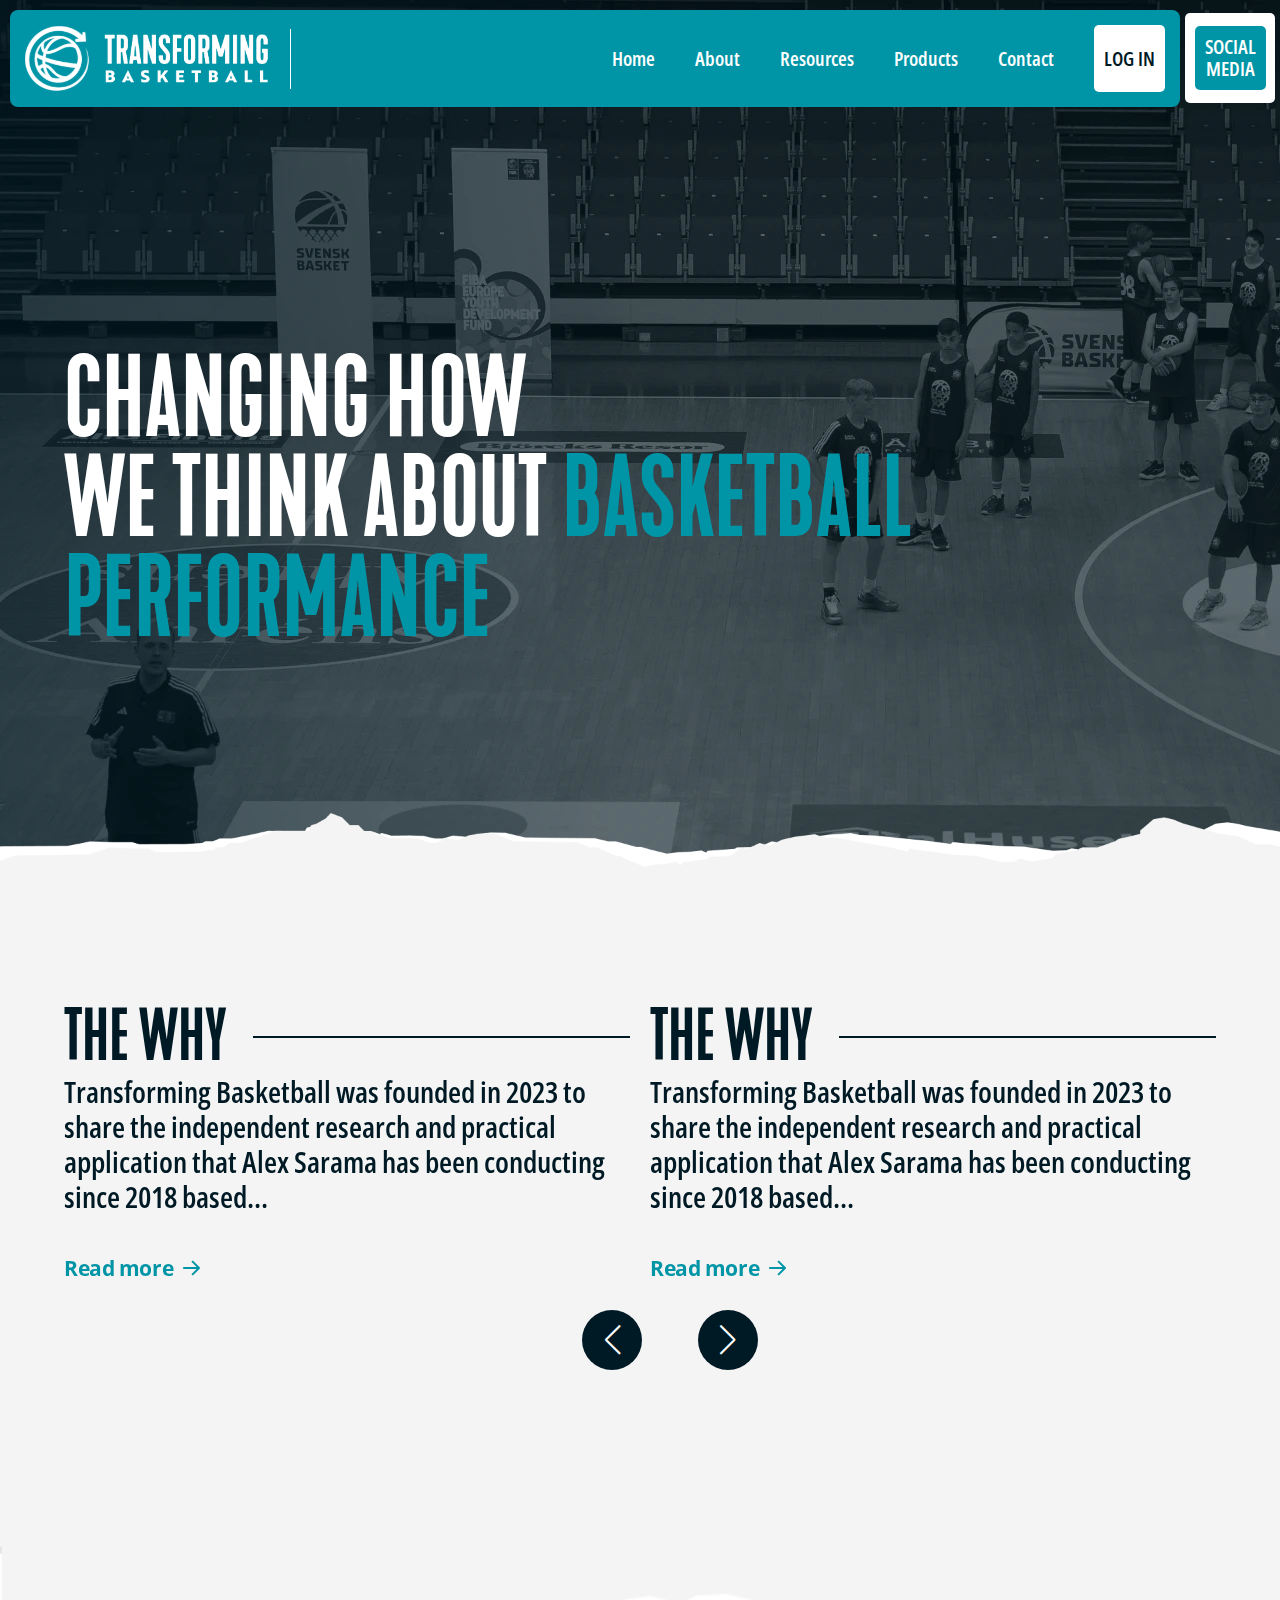
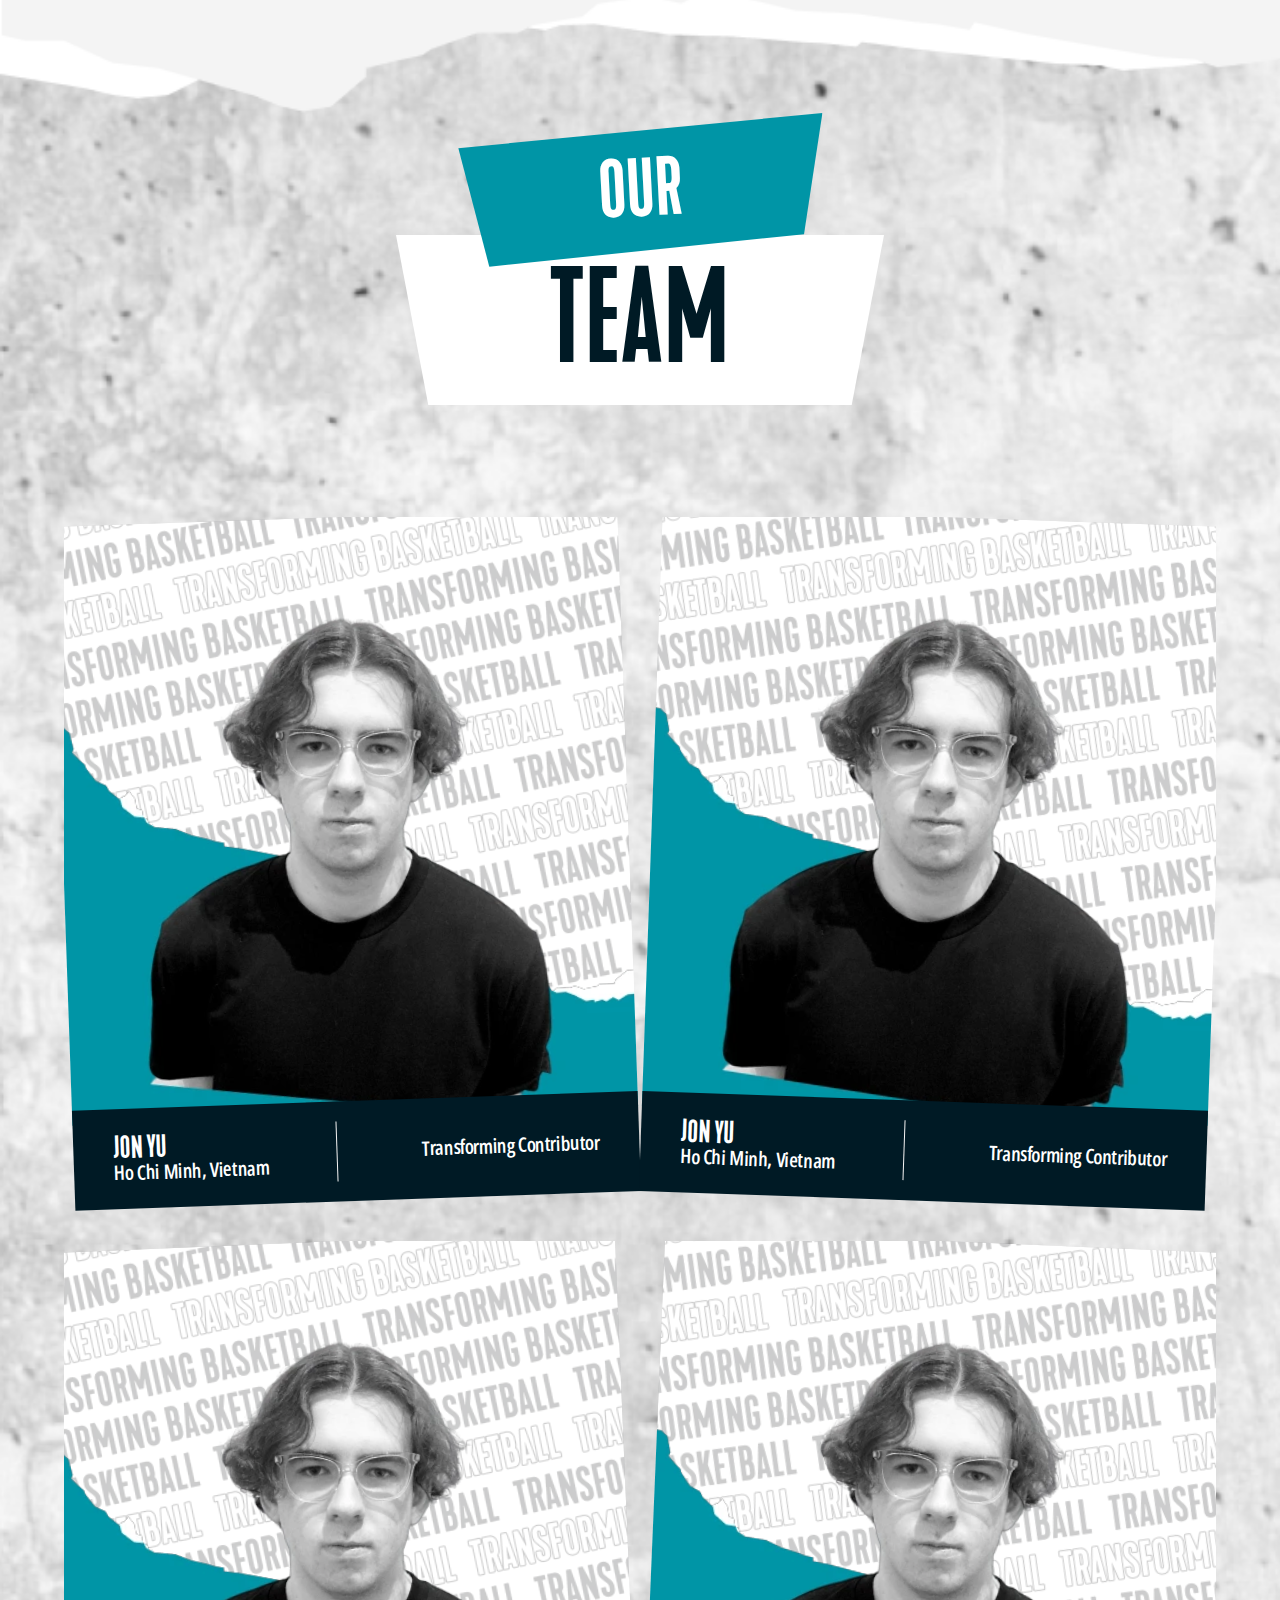
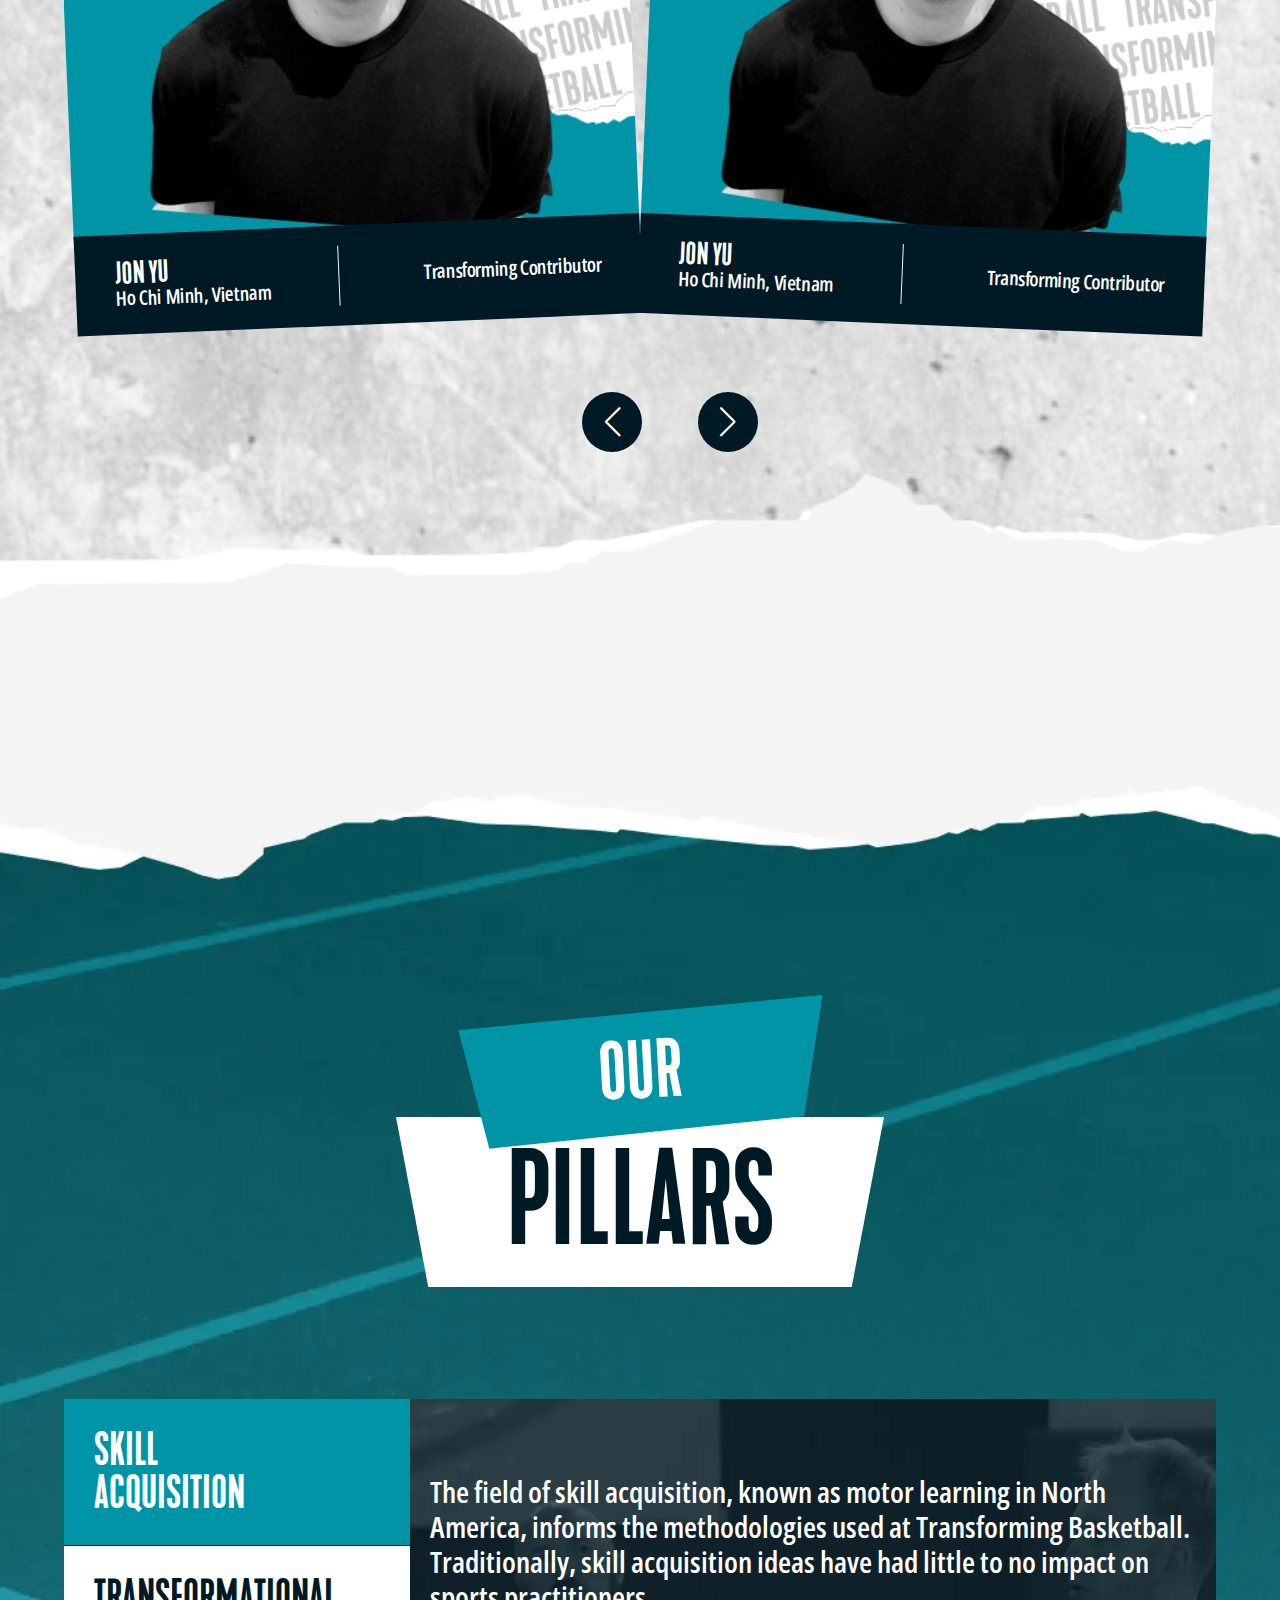
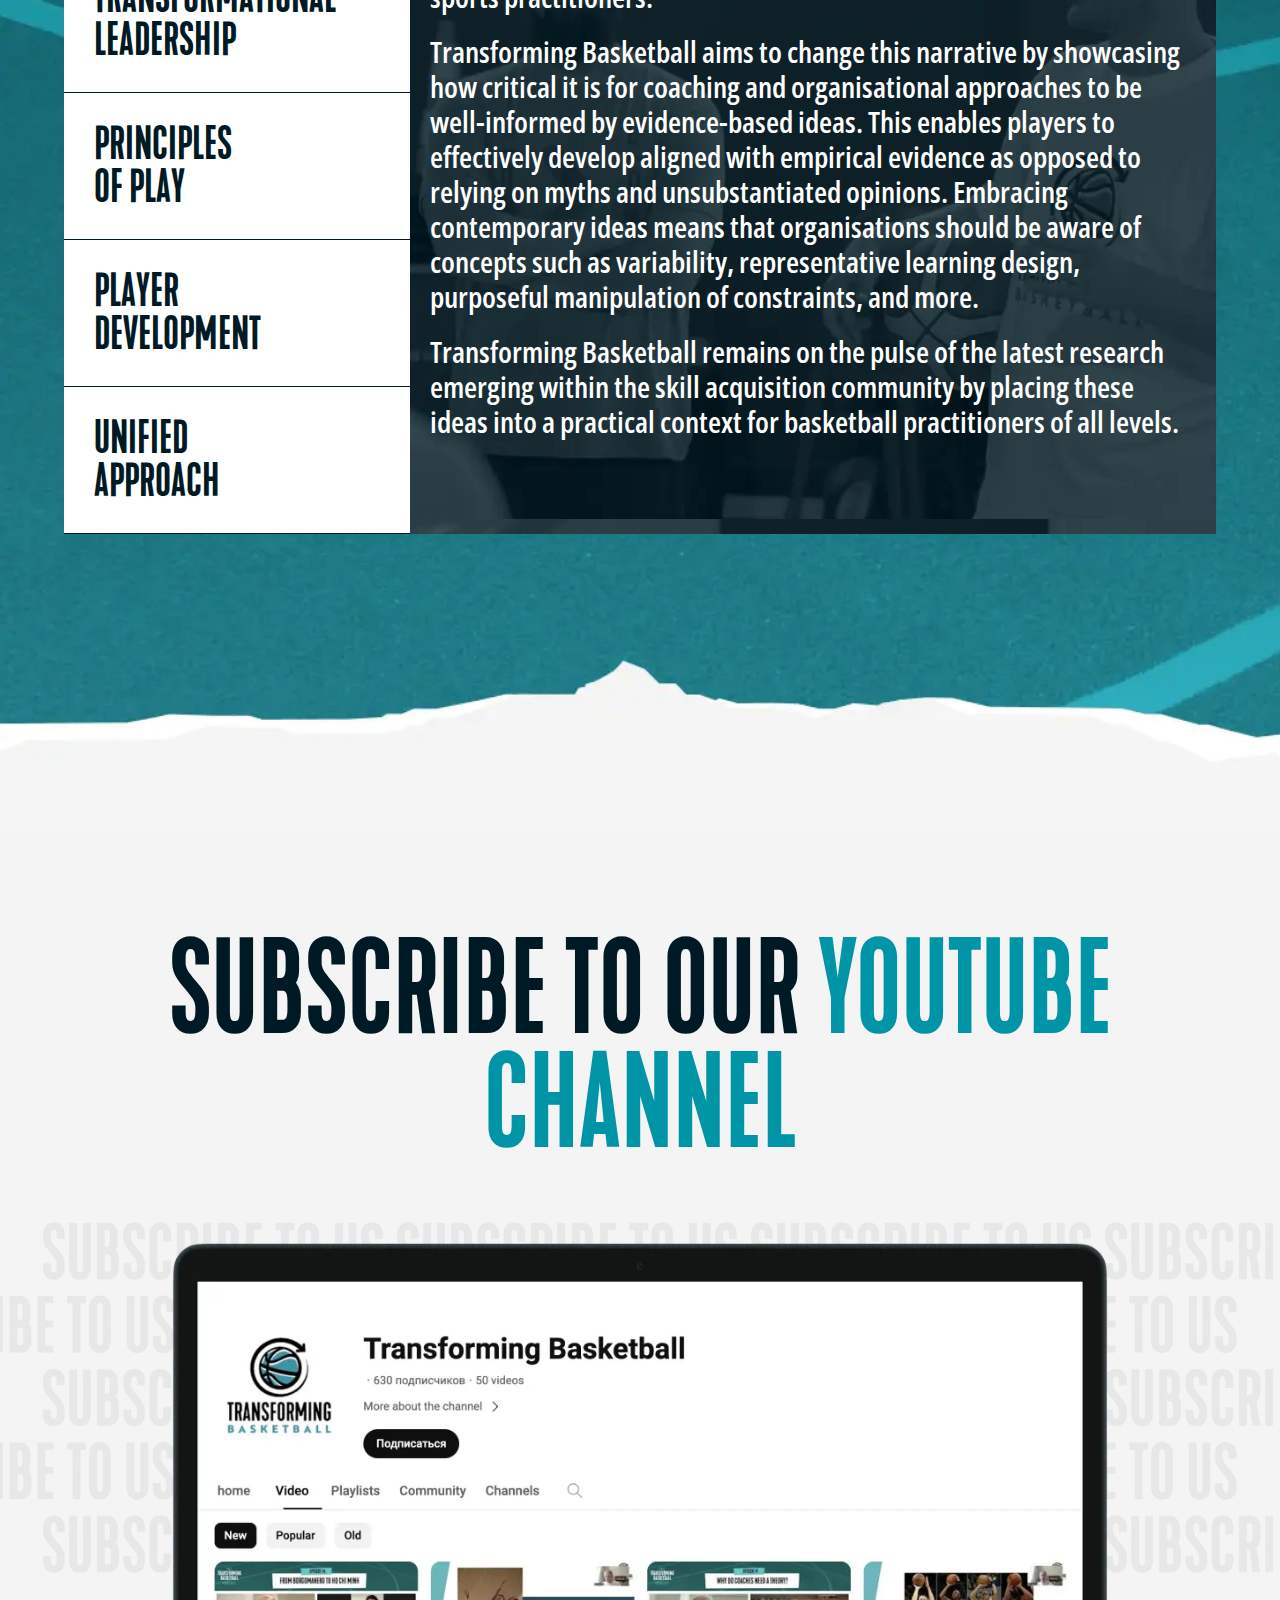
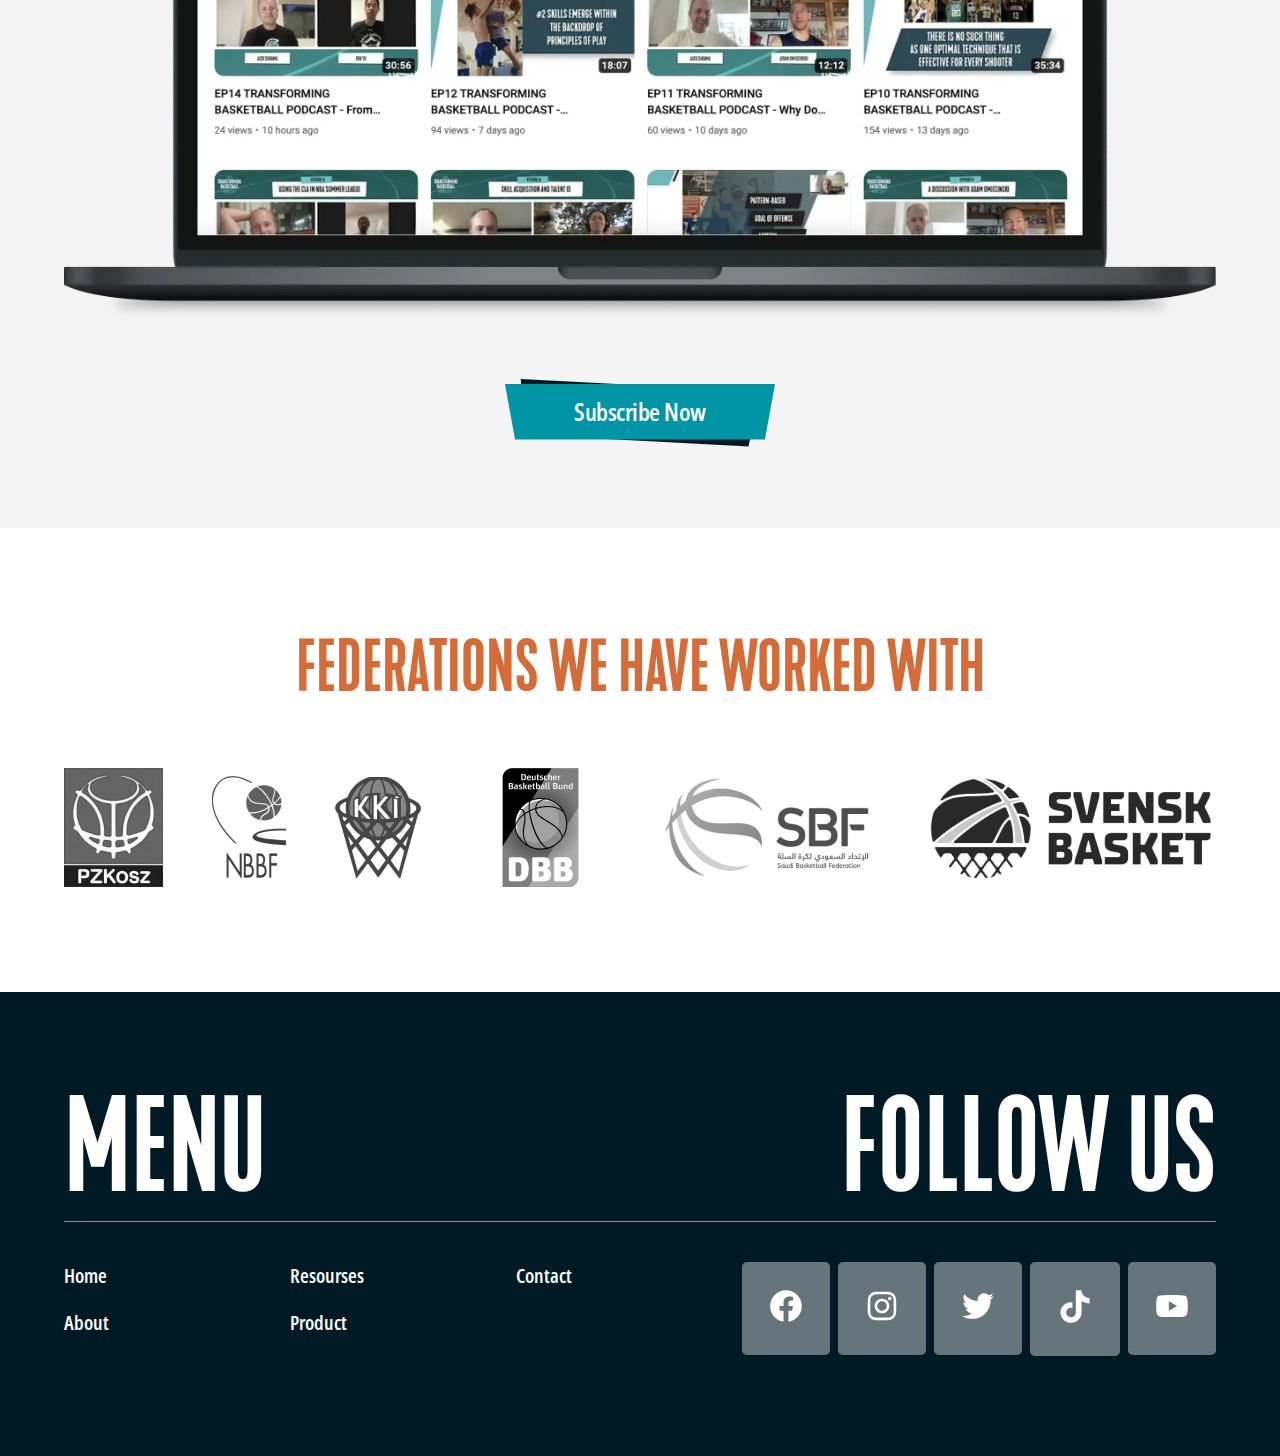
==== mission.html @ 20dce87b "first commit" ====
<!DOCTYPE html>
<html lang="en">

<head>
   <meta charset="UTF-8">
   <meta name="viewport" content="width=device-width, initial-scale=1.0">
   <title>NBA</title>

   <!-- CSS -->
   <link rel="stylesheet" href="./css/swiper-bundle2.min.css">
   <link rel="stylesheet" href="./css/style.css">
</head>

<body>
   <header>
      <div class="header-container">
         <div class="header-logo">
            <img class="header-logo-img" src="./img/header/logo.svg" alt="">
            <div>

               <img class="header-logo-text" src="./img/header/logo-text.webp" alt="">

            </div>


         </div>
         <div class="header-menu-text">
            <p>MENU</p>
         </div>
         <div class="header-div">
            <div class="header-stroke">
               <span></span>
            </div>
            <div class="header-text">
               <h3>The ultimate resource for applying evidence-based ideas in basketball</h3>
            </div>
            <nav class="header-nav">
               <ul>
                  <li><a href="#">Home</a></li>
                  <li><a href="#">About</a></li>
                  <li><a href="#">Resources</a></li>
                  <li><a href="#">Products</a></li>
                  <li><a href="#">Contact</a></li>
                  <a href="#" class="header-button">Log In</a>

               </ul>
            </nav>
         </div>
      </div>
      <div class="header-menu">
         <div class="nav">
            <div class="item">
               <h3>Home</h3>
               <svg xmlns="http://www.w3.org/2000/svg" width="30" height="30" viewBox="0 0 30 30" fill="none">
                  <rect width="30" height="30" fill="#0095A6" />
                  <path
                     d="M19.8839 15.8839C20.372 15.3957 20.372 14.6043 19.8839 14.1161L11.9289 6.16117C11.4408 5.67301 10.6493 5.67301 10.1612 6.16117C9.67301 6.64932 9.67301 7.44078 10.1612 7.92893L17.2322 15L10.1612 22.0711C9.67301 22.5592 9.67301 23.3507 10.1612 23.8388C10.6493 24.327 11.4408 24.327 11.9289 23.8388L19.8839 15.8839ZM18 16.25L19 16.25L19 13.75L18 13.75L18 16.25Z"
                     fill="white" />
               </svg>
            </div>
            <div class="item">
               <h3>Home</h3>

               <svg xmlns="http://www.w3.org/2000/svg" width="30" height="30" viewBox="0 0 30 30" fill="none">
                  <rect width="30" height="30" fill="#0095A6" />
                  <path
                     d="M19.8839 15.8839C20.372 15.3957 20.372 14.6043 19.8839 14.1161L11.9289 6.16117C11.4408 5.67301 10.6493 5.67301 10.1612 6.16117C9.67301 6.64932 9.67301 7.44078 10.1612 7.92893L17.2322 15L10.1612 22.0711C9.67301 22.5592 9.67301 23.3507 10.1612 23.8388C10.6493 24.327 11.4408 24.327 11.9289 23.8388L19.8839 15.8839ZM18 16.25L19 16.25L19 13.75L18 13.75L18 16.25Z"
                     fill="white" />
               </svg>
            </div>
            <div class="item">
               <h3>Home</h3>

               <svg xmlns="http://www.w3.org/2000/svg" width="30" height="30" viewBox="0 0 30 30" fill="none">
                  <rect width="30" height="30" fill="#0095A6" />
                  <path
                     d="M19.8839 15.8839C20.372 15.3957 20.372 14.6043 19.8839 14.1161L11.9289 6.16117C11.4408 5.67301 10.6493 5.67301 10.1612 6.16117C9.67301 6.64932 9.67301 7.44078 10.1612 7.92893L17.2322 15L10.1612 22.0711C9.67301 22.5592 9.67301 23.3507 10.1612 23.8388C10.6493 24.327 11.4408 24.327 11.9289 23.8388L19.8839 15.8839ZM18 16.25L19 16.25L19 13.75L18 13.75L18 16.25Z"
                     fill="white" />
               </svg>
            </div>
            <div class="item">
               <h3>Home</h3>

               <svg xmlns="http://www.w3.org/2000/svg" width="30" height="30" viewBox="0 0 30 30" fill="none">
                  <rect width="30" height="30" fill="#0095A6" />
                  <path
                     d="M19.8839 15.8839C20.372 15.3957 20.372 14.6043 19.8839 14.1161L11.9289 6.16117C11.4408 5.67301 10.6493 5.67301 10.1612 6.16117C9.67301 6.64932 9.67301 7.44078 10.1612 7.92893L17.2322 15L10.1612 22.0711C9.67301 22.5592 9.67301 23.3507 10.1612 23.8388C10.6493 24.327 11.4408 24.327 11.9289 23.8388L19.8839 15.8839ZM18 16.25L19 16.25L19 13.75L18 13.75L18 16.25Z"
                     fill="white" />
               </svg>
            </div>
         </div>
         <div class="social">
            <a>
               <svg xmlns="http://www.w3.org/2000/svg" width="38" height="38" viewBox="0 0 38 38" fill="none">
                  <path
                     d="M34.8334 19.0961C34.8334 10.298 27.7454 3.16669 19.0001 3.16669C10.2548 3.16669 3.16675 10.298 3.16675 19.0961C3.16675 27.0486 8.95542 33.6385 16.5259 34.8334V23.7015H12.5063V19.095H16.5259V15.5864C16.5259 11.5942 18.8892 9.38813 22.5066 9.38813C24.2377 9.38813 26.0512 9.69952 26.0512 9.69952V13.6199H24.053C22.0865 13.6199 21.4743 14.8485 21.4743 16.1089V19.0961H25.8654L25.1635 23.7004H21.4743V34.8334C29.0447 33.6385 34.8334 27.0486 34.8334 19.0961Z"
                     fill="white"></path>
               </svg>
            </a>
            <a>
               <svg xmlns="http://www.w3.org/2000/svg" width="38" height="38" viewBox="0 0 38 38" fill="none">
                  <path fill-rule="evenodd" clip-rule="evenodd"
                     d="M19 4.75C15.1297 4.75 14.6452 4.76615 13.1252 4.8355C11.608 4.90485 10.5716 5.14615 9.6653 5.4986C8.7153 5.8558 7.85365 6.4163 7.14115 7.1421C6.41651 7.85378 5.85567 8.71482 5.49765 9.6653C5.1471 10.5716 4.90485 11.609 4.8355 13.1262C4.7671 14.6452 4.75 15.1287 4.75 19C4.75 22.8713 4.76615 23.3548 4.8355 24.8748C4.90485 26.392 5.14615 27.4284 5.4986 28.3347C5.8558 29.2847 6.4163 30.1463 7.1421 30.8588C7.8538 31.5835 8.71483 32.1443 9.6653 32.5023C10.5716 32.8538 11.608 33.0951 13.1252 33.1645C14.6452 33.2338 15.1297 33.25 19 33.25C22.8703 33.25 23.3548 33.2338 24.8748 33.1645C26.392 33.0951 27.4284 32.8538 28.3347 32.5014C29.2847 32.1442 30.1463 31.5837 30.8588 30.8579C31.5835 30.1462 32.1443 29.2852 32.5023 28.3347C32.8538 27.4284 33.0951 26.392 33.1645 24.8748C33.2338 23.3548 33.25 22.8703 33.25 19C33.25 15.1297 33.2338 14.6452 33.1645 13.1252C33.0951 11.608 32.8538 10.5716 32.5014 9.6653C32.1436 8.71441 31.5828 7.853 30.8579 7.14115C30.1462 6.41651 29.2852 5.85567 28.3347 5.49765C27.4284 5.1471 26.391 4.90485 24.8738 4.8355C23.3548 4.7671 22.8713 4.75 19 4.75ZM19 7.31785C22.8048 7.31785 23.256 7.3321 24.7589 7.4005C26.1478 7.46415 26.9021 7.695 27.4046 7.89165C28.0697 8.1491 28.5447 8.4588 29.0434 8.9566C29.5422 9.45535 29.8509 9.93035 30.1084 10.5953C30.3041 11.0979 30.5358 11.8522 30.5995 13.2411C30.6679 14.744 30.6821 15.1952 30.6821 19C30.6821 22.8048 30.6679 23.256 30.5995 24.7589C30.5358 26.1478 30.305 26.9021 30.1084 27.4046C29.8803 28.0236 29.5164 28.5836 29.0434 29.0434C28.5837 29.5165 28.0237 29.8804 27.4046 30.1084C26.9021 30.3041 26.1478 30.5358 24.7589 30.5995C23.256 30.6679 22.8057 30.6821 19 30.6821C15.1943 30.6821 14.744 30.6679 13.2411 30.5995C11.8522 30.5358 11.0979 30.305 10.5953 30.1084C9.97638 29.8803 9.41641 29.5164 8.9566 29.0434C8.48367 28.5836 8.11977 28.0236 7.89165 27.4046C7.69595 26.9021 7.46415 26.1478 7.4005 24.7589C7.3321 23.256 7.31785 22.8048 7.31785 19C7.31785 15.1952 7.3321 14.744 7.4005 13.2411C7.46415 11.8522 7.695 11.0979 7.89165 10.5953C8.1491 9.93035 8.4588 9.45535 8.9566 8.9566C9.41634 8.48354 9.97634 8.11963 10.5953 7.89165C11.0979 7.69595 11.8522 7.46415 13.2411 7.4005C14.744 7.3321 15.1952 7.31785 19 7.31785Z"
                     fill="white"></path>
                  <path fill-rule="evenodd" clip-rule="evenodd"
                     d="M19 23.7548C18.3756 23.7548 17.7573 23.6318 17.1805 23.3928C16.6036 23.1539 16.0794 22.8036 15.6379 22.3621C15.1964 21.9206 14.8462 21.3964 14.6072 20.8196C14.3683 20.2427 14.2453 19.6244 14.2453 19C14.2453 18.3756 14.3683 17.7573 14.6072 17.1804C14.8462 16.6036 15.1964 16.0794 15.6379 15.6379C16.0794 15.1964 16.6036 14.8461 17.1805 14.6072C17.7573 14.3682 18.3756 14.2453 19 14.2453C20.2611 14.2453 21.4705 14.7462 22.3622 15.6379C23.2538 16.5296 23.7548 17.739 23.7548 19C23.7548 20.261 23.2538 21.4704 22.3622 22.3621C21.4705 23.2538 20.2611 23.7548 19 23.7548ZM19 11.6755C17.0575 11.6755 15.1944 12.4472 13.8208 13.8208C12.4472 15.1944 11.6755 17.0574 11.6755 19C11.6755 20.9426 12.4472 22.8056 13.8208 24.1792C15.1944 25.5528 17.0575 26.3245 19 26.3245C20.9426 26.3245 22.8056 25.5528 24.1792 24.1792C25.5528 22.8056 26.3245 20.9426 26.3245 19C26.3245 17.0574 25.5528 15.1944 24.1792 13.8208C22.8056 12.4472 20.9426 11.6755 19 11.6755ZM28.4554 11.5425C28.4554 12.0017 28.273 12.4421 27.9483 12.7668C27.6236 13.0915 27.1832 13.2739 26.724 13.2739C26.2648 13.2739 25.8244 13.0915 25.4997 12.7668C25.175 12.4421 24.9926 12.0017 24.9926 11.5425C24.9926 11.0833 25.175 10.6429 25.4997 10.3182C25.8244 9.99354 26.2648 9.81113 26.724 9.81113C27.1832 9.81113 27.6236 9.99354 27.9483 10.3182C28.273 10.6429 28.4554 11.0833 28.4554 11.5425Z"
                     fill="white"></path>
               </svg>
            </a>
            <a>
               <svg xmlns="http://www.w3.org/2000/svg" width="38" height="38" viewBox="0 0 38 38" fill="none">
                  <path
                     d="M31.5915 12.5401C31.6108 12.8193 31.6108 13.0984 31.6108 13.3802C31.6108 21.9649 25.0755 31.8656 13.1254 31.8656V31.8604C9.59528 31.8656 6.13851 30.8544 3.16675 28.9479C3.68005 29.0096 4.19593 29.0405 4.7131 29.0418C7.63855 29.0443 10.4804 28.0628 12.7819 26.2553C10.0018 26.2025 7.56393 24.3899 6.71228 21.7436C7.68615 21.9314 8.6896 21.8928 9.64545 21.6317C6.61451 21.0193 4.43393 18.3563 4.43393 15.2636C4.43393 15.2353 4.43393 15.2083 4.43393 15.1813C5.33704 15.6843 6.34821 15.9634 7.38254 15.9943C4.52784 14.0865 3.64789 10.2888 5.37177 7.31958C8.6703 11.3784 13.5371 13.8459 18.7614 14.107C18.2378 11.8506 18.9531 9.48601 20.641 7.89979C23.2577 5.44004 27.3731 5.56611 29.8329 8.18152C31.2879 7.89464 32.6824 7.36075 33.9586 6.6043C33.4736 8.10819 32.4586 9.38567 31.1026 10.1974C32.3904 10.0456 33.6486 9.70085 34.8334 9.17469C33.9612 10.4817 32.8625 11.6203 31.5915 12.5401Z"
                     fill="white"></path>
               </svg>
            </a>
            <a>
               <svg xmlns="http://www.w3.org/2000/svg" width="40" height="39" viewBox="0 0 40 39" fill="none">
                  <path
                     d="M30.1924 9.76451C28.3969 8.62306 27.1009 6.79674 26.6967 4.66774C26.6093 4.20775 26.5614 3.73435 26.5614 3.24998H20.8307L20.8215 25.6424C20.7252 28.15 18.6084 30.1626 16.0135 30.1626C15.207 30.1626 14.4475 29.966 13.7789 29.6229C12.2456 28.8362 11.1963 27.2691 11.1963 25.4658C11.1963 22.8759 13.3574 20.7688 16.0135 20.7688C16.5093 20.7688 16.9849 20.8486 17.4349 20.986V15.2819C16.9692 15.2201 16.4962 15.1814 16.0135 15.1814C10.1972 15.1814 5.46558 19.795 5.46558 25.4658C5.46558 28.9452 7.2485 32.0242 9.96855 33.8861C11.6819 35.0588 13.7659 35.75 16.0135 35.75C21.8297 35.75 26.5614 31.1367 26.5614 25.4658V14.111C28.809 15.6839 31.5628 16.6107 34.5342 16.6107V11.0233C32.9335 11.0233 31.4427 10.5594 30.1924 9.76451Z"
                     fill="white"></path>
               </svg>
            </a>
            <a>
               <svg xmlns="http://www.w3.org/2000/svg" width="38" height="38" viewBox="0 0 38 38" fill="none">
                  <path fill-rule="evenodd" clip-rule="evenodd"
                     d="M31.3375 8.57336C32.6993 8.93921 33.7765 10.0165 34.1424 11.3782C34.8131 13.8579 34.8334 19.0002 34.8334 19.0002C34.8334 19.0002 34.8334 24.1628 34.1627 26.6221C33.7968 27.9839 32.7196 29.0612 31.3578 29.427C28.8985 30.0978 19.0001 30.0978 19.0001 30.0978C19.0001 30.0978 9.10171 30.0978 6.64236 29.427C5.28057 29.0612 4.20333 27.9839 3.83748 26.6221C3.16675 24.1425 3.16675 19.0002 3.16675 19.0002C3.16675 19.0002 3.16675 13.8579 3.81715 11.3986C4.18301 10.0368 5.26024 8.95955 6.62203 8.5937C9.08138 7.92295 18.9798 7.90263 18.9798 7.90263C18.9798 7.90263 28.8781 7.90263 31.3375 8.57336ZM24.0407 19.0002L15.8293 23.7563V14.2441L24.0407 19.0002Z"
                     fill="white"></path>
               </svg>
            </a>
         </div>
      </div>
      <div class="header-absolute">
         <div class="header-top">
            <p>Social media</p>
         </div>
         <div class="header-bottom">
            <a>
               <svg xmlns="http://www.w3.org/2000/svg" width="38" height="38" viewBox="0 0 38 38" fill="none">
                  <path
                     d="M34.8334 19.0961C34.8334 10.298 27.7454 3.16669 19.0001 3.16669C10.2548 3.16669 3.16675 10.298 3.16675 19.0961C3.16675 27.0486 8.95542 33.6385 16.5259 34.8334V23.7015H12.5063V19.095H16.5259V15.5864C16.5259 11.5942 18.8892 9.38813 22.5066 9.38813C24.2377 9.38813 26.0512 9.69952 26.0512 9.69952V13.6199H24.053C22.0865 13.6199 21.4743 14.8485 21.4743 16.1089V19.0961H25.8654L25.1635 23.7004H21.4743V34.8334C29.0447 33.6385 34.8334 27.0486 34.8334 19.0961Z"
                     fill="white" />
               </svg>
            </a>
            <a>
               <svg xmlns="http://www.w3.org/2000/svg" width="38" height="38" viewBox="0 0 38 38" fill="none">
                  <path fill-rule="evenodd" clip-rule="evenodd"
                     d="M19 4.75C15.1297 4.75 14.6452 4.76615 13.1252 4.8355C11.608 4.90485 10.5716 5.14615 9.6653 5.4986C8.7153 5.8558 7.85365 6.4163 7.14115 7.1421C6.41651 7.85378 5.85567 8.71482 5.49765 9.6653C5.1471 10.5716 4.90485 11.609 4.8355 13.1262C4.7671 14.6452 4.75 15.1287 4.75 19C4.75 22.8713 4.76615 23.3548 4.8355 24.8748C4.90485 26.392 5.14615 27.4284 5.4986 28.3347C5.8558 29.2847 6.4163 30.1463 7.1421 30.8588C7.8538 31.5835 8.71483 32.1443 9.6653 32.5023C10.5716 32.8538 11.608 33.0951 13.1252 33.1645C14.6452 33.2338 15.1297 33.25 19 33.25C22.8703 33.25 23.3548 33.2338 24.8748 33.1645C26.392 33.0951 27.4284 32.8538 28.3347 32.5014C29.2847 32.1442 30.1463 31.5837 30.8588 30.8579C31.5835 30.1462 32.1443 29.2852 32.5023 28.3347C32.8538 27.4284 33.0951 26.392 33.1645 24.8748C33.2338 23.3548 33.25 22.8703 33.25 19C33.25 15.1297 33.2338 14.6452 33.1645 13.1252C33.0951 11.608 32.8538 10.5716 32.5014 9.6653C32.1436 8.71441 31.5828 7.853 30.8579 7.14115C30.1462 6.41651 29.2852 5.85567 28.3347 5.49765C27.4284 5.1471 26.391 4.90485 24.8738 4.8355C23.3548 4.7671 22.8713 4.75 19 4.75ZM19 7.31785C22.8048 7.31785 23.256 7.3321 24.7589 7.4005C26.1478 7.46415 26.9021 7.695 27.4046 7.89165C28.0697 8.1491 28.5447 8.4588 29.0434 8.9566C29.5422 9.45535 29.8509 9.93035 30.1084 10.5953C30.3041 11.0979 30.5358 11.8522 30.5995 13.2411C30.6679 14.744 30.6821 15.1952 30.6821 19C30.6821 22.8048 30.6679 23.256 30.5995 24.7589C30.5358 26.1478 30.305 26.9021 30.1084 27.4046C29.8803 28.0236 29.5164 28.5836 29.0434 29.0434C28.5837 29.5165 28.0237 29.8804 27.4046 30.1084C26.9021 30.3041 26.1478 30.5358 24.7589 30.5995C23.256 30.6679 22.8057 30.6821 19 30.6821C15.1943 30.6821 14.744 30.6679 13.2411 30.5995C11.8522 30.5358 11.0979 30.305 10.5953 30.1084C9.97638 29.8803 9.41641 29.5164 8.9566 29.0434C8.48367 28.5836 8.11977 28.0236 7.89165 27.4046C7.69595 26.9021 7.46415 26.1478 7.4005 24.7589C7.3321 23.256 7.31785 22.8048 7.31785 19C7.31785 15.1952 7.3321 14.744 7.4005 13.2411C7.46415 11.8522 7.695 11.0979 7.89165 10.5953C8.1491 9.93035 8.4588 9.45535 8.9566 8.9566C9.41634 8.48354 9.97634 8.11963 10.5953 7.89165C11.0979 7.69595 11.8522 7.46415 13.2411 7.4005C14.744 7.3321 15.1952 7.31785 19 7.31785Z"
                     fill="white" />
                  <path fill-rule="evenodd" clip-rule="evenodd"
                     d="M19 23.7548C18.3756 23.7548 17.7573 23.6318 17.1805 23.3928C16.6036 23.1539 16.0794 22.8036 15.6379 22.3621C15.1964 21.9206 14.8462 21.3964 14.6072 20.8196C14.3683 20.2427 14.2453 19.6244 14.2453 19C14.2453 18.3756 14.3683 17.7573 14.6072 17.1804C14.8462 16.6036 15.1964 16.0794 15.6379 15.6379C16.0794 15.1964 16.6036 14.8461 17.1805 14.6072C17.7573 14.3682 18.3756 14.2453 19 14.2453C20.2611 14.2453 21.4705 14.7462 22.3622 15.6379C23.2538 16.5296 23.7548 17.739 23.7548 19C23.7548 20.261 23.2538 21.4704 22.3622 22.3621C21.4705 23.2538 20.2611 23.7548 19 23.7548ZM19 11.6755C17.0575 11.6755 15.1944 12.4472 13.8208 13.8208C12.4472 15.1944 11.6755 17.0574 11.6755 19C11.6755 20.9426 12.4472 22.8056 13.8208 24.1792C15.1944 25.5528 17.0575 26.3245 19 26.3245C20.9426 26.3245 22.8056 25.5528 24.1792 24.1792C25.5528 22.8056 26.3245 20.9426 26.3245 19C26.3245 17.0574 25.5528 15.1944 24.1792 13.8208C22.8056 12.4472 20.9426 11.6755 19 11.6755ZM28.4554 11.5425C28.4554 12.0017 28.273 12.4421 27.9483 12.7668C27.6236 13.0915 27.1832 13.2739 26.724 13.2739C26.2648 13.2739 25.8244 13.0915 25.4997 12.7668C25.175 12.4421 24.9926 12.0017 24.9926 11.5425C24.9926 11.0833 25.175 10.6429 25.4997 10.3182C25.8244 9.99354 26.2648 9.81113 26.724 9.81113C27.1832 9.81113 27.6236 9.99354 27.9483 10.3182C28.273 10.6429 28.4554 11.0833 28.4554 11.5425Z"
                     fill="white" />
               </svg>
            </a>
            <a>
               <svg xmlns="http://www.w3.org/2000/svg" width="38" height="38" viewBox="0 0 38 38" fill="none">
                  <path
                     d="M31.5915 12.5401C31.6108 12.8193 31.6108 13.0984 31.6108 13.3802C31.6108 21.9649 25.0755 31.8656 13.1254 31.8656V31.8604C9.59528 31.8656 6.13851 30.8544 3.16675 28.9479C3.68005 29.0096 4.19593 29.0405 4.7131 29.0418C7.63855 29.0443 10.4804 28.0628 12.7819 26.2553C10.0018 26.2025 7.56393 24.3899 6.71228 21.7436C7.68615 21.9314 8.6896 21.8928 9.64545 21.6317C6.61451 21.0193 4.43393 18.3563 4.43393 15.2636C4.43393 15.2353 4.43393 15.2083 4.43393 15.1813C5.33704 15.6843 6.34821 15.9634 7.38254 15.9943C4.52784 14.0865 3.64789 10.2888 5.37177 7.31958C8.6703 11.3784 13.5371 13.8459 18.7614 14.107C18.2378 11.8506 18.9531 9.48601 20.641 7.89979C23.2577 5.44004 27.3731 5.56611 29.8329 8.18152C31.2879 7.89464 32.6824 7.36075 33.9586 6.6043C33.4736 8.10819 32.4586 9.38567 31.1026 10.1974C32.3904 10.0456 33.6486 9.70085 34.8334 9.17469C33.9612 10.4817 32.8625 11.6203 31.5915 12.5401Z"
                     fill="white" />
               </svg>
            </a>
            <a>
               <svg xmlns="http://www.w3.org/2000/svg" width="40" height="39" viewBox="0 0 40 39" fill="none">
                  <path
                     d="M30.1924 9.76451C28.3969 8.62306 27.1009 6.79674 26.6967 4.66774C26.6093 4.20775 26.5614 3.73435 26.5614 3.24998H20.8307L20.8215 25.6424C20.7252 28.15 18.6084 30.1626 16.0135 30.1626C15.207 30.1626 14.4475 29.966 13.7789 29.6229C12.2456 28.8362 11.1963 27.2691 11.1963 25.4658C11.1963 22.8759 13.3574 20.7688 16.0135 20.7688C16.5093 20.7688 16.9849 20.8486 17.4349 20.986V15.2819C16.9692 15.2201 16.4962 15.1814 16.0135 15.1814C10.1972 15.1814 5.46558 19.795 5.46558 25.4658C5.46558 28.9452 7.2485 32.0242 9.96855 33.8861C11.6819 35.0588 13.7659 35.75 16.0135 35.75C21.8297 35.75 26.5614 31.1367 26.5614 25.4658V14.111C28.809 15.6839 31.5628 16.6107 34.5342 16.6107V11.0233C32.9335 11.0233 31.4427 10.5594 30.1924 9.76451Z"
                     fill="white" />
               </svg>
            </a>
            <a>
               <svg xmlns="http://www.w3.org/2000/svg" width="38" height="38" viewBox="0 0 38 38" fill="none">
                  <path fill-rule="evenodd" clip-rule="evenodd"
                     d="M31.3375 8.57336C32.6993 8.93921 33.7765 10.0165 34.1424 11.3782C34.8131 13.8579 34.8334 19.0002 34.8334 19.0002C34.8334 19.0002 34.8334 24.1628 34.1627 26.6221C33.7968 27.9839 32.7196 29.0612 31.3578 29.427C28.8985 30.0978 19.0001 30.0978 19.0001 30.0978C19.0001 30.0978 9.10171 30.0978 6.64236 29.427C5.28057 29.0612 4.20333 27.9839 3.83748 26.6221C3.16675 24.1425 3.16675 19.0002 3.16675 19.0002C3.16675 19.0002 3.16675 13.8579 3.81715 11.3986C4.18301 10.0368 5.26024 8.95955 6.62203 8.5937C9.08138 7.92295 18.9798 7.90263 18.9798 7.90263C18.9798 7.90263 28.8781 7.90263 31.3375 8.57336ZM24.0407 19.0002L15.8293 23.7563V14.2441L24.0407 19.0002Z"
                     fill="white" />
               </svg>
            </a>
         </div>
      </div>
   </header>
   <main>
      <section class="main-section main-mession section">
         <div class="container">
            <div class="text">
               <h1>Changing How <br>
                  We Think About
                  <span>Basketball Performance</span>
               </h1>
            </div>
         </div>

         <div class="main-decoration">
            <img src="./img/bacround/paper-down.webp" alt="">
         </div>
      </section>

      <section class="section mission-the">
         <div class="container mission-swiper">
            <div class="swiper-wrapper">
               <div class="swiper-slide">
                  <div class="item-top">
                     <h2>The Why</h2>
                     <span></span>
                  </div>
                  <p>Transforming Basketball was founded in 2023 to share the independent research and practical
                     application that Alex Sarama has been conducting since 2018 based...</p>
                  <a href="#">Read more
                     <svg xmlns="http://www.w3.org/2000/svg" width="17" height="16" viewBox="0 0 17 16" fill="none">
                        <path
                           d="M1 7C0.447715 7 4.82823e-08 7.44771 0 8C-4.82823e-08 8.55228 0.447715 9 1 9L1 7ZM16.7071 8.70711C17.0976 8.31658 17.0976 7.68342 16.7071 7.29289L10.3431 0.928932C9.95262 0.538407 9.31946 0.538407 8.92893 0.928932C8.53841 1.31946 8.53841 1.95262 8.92893 2.34315L14.5858 8L8.92893 13.6569C8.53841 14.0474 8.53841 14.6805 8.92893 15.0711C9.31946 15.4616 9.95262 15.4616 10.3431 15.0711L16.7071 8.70711ZM1 9L16 9L16 7L1 7L1 9Z"
                           fill="#0095A6" />
                     </svg></a>
               </div>
               <div class="swiper-slide">
                  <div class="item-top">
                     <h2>The Why</h2>
                     <span></span>
                  </div>
                  <p>Transforming Basketball was founded in 2023 to share the independent research and practical
                     application that Alex Sarama has been conducting since 2018 based...</p>
                  <a href="#">Read more
                     <svg xmlns="http://www.w3.org/2000/svg" width="17" height="16" viewBox="0 0 17 16" fill="none">
                        <path
                           d="M1 7C0.447715 7 4.82823e-08 7.44771 0 8C-4.82823e-08 8.55228 0.447715 9 1 9L1 7ZM16.7071 8.70711C17.0976 8.31658 17.0976 7.68342 16.7071 7.29289L10.3431 0.928932C9.95262 0.538407 9.31946 0.538407 8.92893 0.928932C8.53841 1.31946 8.53841 1.95262 8.92893 2.34315L14.5858 8L8.92893 13.6569C8.53841 14.0474 8.53841 14.6805 8.92893 15.0711C9.31946 15.4616 9.95262 15.4616 10.3431 15.0711L16.7071 8.70711ZM1 9L16 9L16 7L1 7L1 9Z"
                           fill="#0095A6" />
                     </svg></a>
               </div>
               <div class="swiper-slide">
                  <div class="item-top">
                     <h2>The Why</h2>
                     <span></span>
                  </div>
                  <p>Transforming Basketball was founded in 2023 to share the independent research and practical
                     application that Alex Sarama has been conducting since 2018 based...</p>
                  <a href="#">Read more
                     <svg xmlns="http://www.w3.org/2000/svg" width="17" height="16" viewBox="0 0 17 16" fill="none">
                        <path
                           d="M1 7C0.447715 7 4.82823e-08 7.44771 0 8C-4.82823e-08 8.55228 0.447715 9 1 9L1 7ZM16.7071 8.70711C17.0976 8.31658 17.0976 7.68342 16.7071 7.29289L10.3431 0.928932C9.95262 0.538407 9.31946 0.538407 8.92893 0.928932C8.53841 1.31946 8.53841 1.95262 8.92893 2.34315L14.5858 8L8.92893 13.6569C8.53841 14.0474 8.53841 14.6805 8.92893 15.0711C9.31946 15.4616 9.95262 15.4616 10.3431 15.0711L16.7071 8.70711ZM1 9L16 9L16 7L1 7L1 9Z"
                           fill="#0095A6" />
                     </svg></a>
               </div>
            </div>
            <div class="arrows">
               <div class="swiper-button-next"></div>
               <div class="swiper-button-prev"></div>
            </div>
         </div>
      </section>
      <section class="section mission-testemonials">
         <div class="container title">
            <div class="div">
               <h2>our </h2>

               <svg xmlns="http://www.w3.org/2000/svg" width="365" height="154" viewBox="0 0 365 154" fill="none">
                  <path d="M0.839912 35.17L364.919 0.000213382L346.519 121.129L31.8009 153.712L0.839912 35.17Z"
                     fill="#0095A6" />
               </svg>
            </div>
            <div>
               <h3>team</h3>
               <svg xmlns="http://www.w3.org/2000/svg" width="488" height="170" viewBox="0 0 488 170" fill="none">
                  <path d="M-0.000976562 0.000244141H487.999L455.708 170H32.2897L-0.000976562 0.000244141Z"
                     fill="white" />
               </svg>
            </div>
         </div>
         <div class="container testemonials-swiper">
            <div class="swiper-wrapper">
               <div class="swiper-slide">
                  <div class="item">
                     <div class="img">
                        <img src="./img/mission/testemonials/img-1.webp" alt="">
                     </div>
                     <div class="text">
                        <div class="avatar">
                           <h2>Jon Yu</h2>
                           <h3>Ho Chi Minh, Vietnam</h3>
                        </div>
                        <span></span>
                        <p>Transforming Contributor</p>
                     </div>
                  </div>

               </div>
               <div class="swiper-slide">
                  <div class="item">
                     <div class="img">
                        <img src="./img/mission/testemonials/img-1.webp" alt="">
                     </div>
                     <div class="text">
                        <div class="avatar">
                           <h2>Jon Yu</h2>
                           <h3>Ho Chi Minh, Vietnam</h3>
                        </div>
                        <span></span>
                        <p>Transforming Contributor</p>
                     </div>
                  </div>

               </div>
            </div>
         </div>
         <div class="container testemonials-swiper-2">
            <div class="swiper-wrapper">
               <div class="swiper-slide">
                  <div class="item">
                     <div class="img">
                        <img src="./img/mission/testemonials/img-1.webp" alt="">
                     </div>
                     <div class="text">
                        <div class="avatar">
                           <h2>Jon Yu</h2>
                           <h3>Ho Chi Minh, Vietnam</h3>
                        </div>
                        <span></span>
                        <p>Transforming Contributor</p>
                     </div>
                  </div>

               </div>
               <div class="swiper-slide">
                  <div class="item">
                     <div class="img">
                        <img src="./img/mission/testemonials/img-1.webp" alt="">
                     </div>
                     <div class="text">
                        <div class="avatar">
                           <h2>Jon Yu</h2>
                           <h3>Ho Chi Minh, Vietnam</h3>
                        </div>
                        <span></span>
                        <p>Transforming Contributor</p>
                     </div>
                  </div>

               </div>
            </div>
            <div class="arrows">
               <div class="swiper-button-next swiper-button-next-2"></div>
               <div class="swiper-button-prev swiper-button-prev-2"></div>
            </div>
         </div>
      </section>
      <section class="section mission-pillars">
         <div class="container title">
            <div class="div">
               <h2>our </h2>

               <svg xmlns="http://www.w3.org/2000/svg" width="365" height="154" viewBox="0 0 365 154" fill="none">
                  <path d="M0.839912 35.17L364.919 0.000213382L346.519 121.129L31.8009 153.712L0.839912 35.17Z"
                     fill="#0095A6" />
               </svg>
            </div>
            <div>
               <h3>pillars</h3>
               <svg xmlns="http://www.w3.org/2000/svg" width="488" height="170" viewBox="0 0 488 170" fill="none">
                  <path d="M-0.000976562 0.000244141H487.999L455.708 170H32.2897L-0.000976562 0.000244141Z"
                     fill="white" />
               </svg>
            </div>
         </div>

         <div class="container mission-container pc">
            <div class="block-buttons">
               <div class="item item-1 active">
                  <p>Skill
                     Acquisition
                  </p>
               </div>
               <div class="item item-2">
                  <p>Transformational
                     Leadership
                  </p>
               </div>
               <div class="item item-3">
                  <p>Principles of Play
                  </p>
               </div>
               <div class="item item-4">
                  <p>Player Development
                  </p>
               </div>
               <div class="item item-5">
                  <p>Unified Approach
                  </p>
               </div>
            </div>
            <div class="block-text">
               <div class="item item-1">
                  <p>
                     The field of skill acquisition, known as motor learning in North America, informs the methodologies
                     used at Transforming Basketball. Traditionally, skill acquisition ideas have had little to no
                     impact on sports practitioners.
                  </p>
                  <p> Transforming Basketball aims to change this narrative by showcasing how critical it is for
                     coaching
                     and organisational approaches to be well-informed by evidence-based ideas. This enables players to
                     effectively develop aligned with empirical evidence as opposed to relying on myths and
                     unsubstantiated opinions. Embracing contemporary ideas means that organisations should be aware of
                     concepts such as variability, representative learning design, purposeful manipulation of
                     constraints, and more.</p>
                  <p>

                     Transforming Basketball remains on the pulse of the latest research emerging within the skill
                     acquisition community by placing these ideas into a practical context for basketball practitioners
                     of all levels.
                  </p>
               </div>
               <div class="item item-2">
                  <p>A key focus of Transforming Basketball is helping practitioners develop effective interpersonal
                     behaviours and improving athlete experiences through adopting the tenets of transformational
                     leadership.</p>
                  <p> A healthy environment with positive team dynamics sets the foundation for organisations to fully
                     benefit from contemporary skill acquisition ideas. Transformational leadership focuses not just on
                     performance, but the personal development of every individual within a team.
                  </p>
                  <p>


                     Transforming Basketball places an emphasis on helping practitioners embrace the concept of
                     transformational leadership by providing players with autonomy, offering authentic support, and
                     acknowledging the players’ feelings and concerns. This differs greatly to the transactional
                     leadership styles which dominate the basketball industry. Research has indicated that a
                     transformational approach is correlated with positive psychosocial outcomes, including enhanced
                     athlete satisfaction, effort, motivation, and group cohesion.</p>
               </div>
               <div class="item item-3">
                  <p>Lorem ipsum dolor sit amet, consectetur adipisicing elit. In sapiente officia magni odio optio a
                     dignissimos fugiat? Architecto voluptates, vitae porro corrupti esse autem optio veniam ratione
                     amet dicta soluta.</p>
               </div>
               <div class="item item-4">
                  <p>Lorem ipsum dolor sit amet, consectetur adipisicing elit. In sapiente officia magni odio optio a
                     dignissimos fugiat? Architecto voluptates, vitae porro corrupti esse autem optio veniam ratione
                     amet dicta soluta.</p>
               </div>
               <div class="item item-5">
                  <p>Lorem ipsum dolor sit amet, consectetur adipisicing elit. In sapiente officia magni odio optio a
                     dignissimos fugiat? Architecto voluptates, vitae porro corrupti esse autem optio veniam ratione
                     amet dicta soluta.</p>
               </div>
            </div>
         </div>
         <div class="container mission-container mobile">
            <div class="mission-mobile-block">
               <div class="item">
                  <p>Skill
                     Acquisition

                     <svg xmlns="http://www.w3.org/2000/svg" width="30" height="30" viewBox="0 0 30 30" fill="none">
                        <rect x="30" width="30" height="30" transform="rotate(90 30 0)" fill="none" />
                        <path
                           d="M14.1161 19.8839C14.6043 20.372 15.3957 20.372 15.8839 19.8839L23.8388 11.9289C24.327 11.4408 24.327 10.6493 23.8388 10.1612C23.3507 9.67301 22.5592 9.67301 22.0711 10.1612L15 17.2322L7.92893 10.1612C7.44078 9.67301 6.64932 9.67301 6.16116 10.1612C5.67301 10.6493 5.67301 11.4408 6.16116 11.9289L14.1161 19.8839ZM13.75 18L13.75 19L16.25 19L16.25 18L13.75 18Z"
                           fill="white" />
                     </svg>
                  </p>

                  <div class="item item-down">
                     <text>
                        The field of skill acquisition, known as motor learning in North America, informs the
                        methodologies
                        used at Transforming Basketball. Traditionally, skill acquisition ideas have had little to no
                        impact on sports practitioners.
                     </text>
                     <text> Transforming Basketball aims to change this narrative by showcasing how critical it is for
                        coaching
                        and organisational approaches to be well-informed by evidence-based ideas. This enables players
                        to
                        effectively develop aligned with empirical evidence as opposed to relying on myths and
                        unsubstantiated opinions. Embracing contemporary ideas means that organisations should be aware
                        of
                        concepts such as variability, representative learning design, purposeful manipulation of
                        constraints, and more.</text>
                     <text>

                        Transforming Basketball remains on the pulse of the latest research emerging within the skill
                        acquisition community by placing these ideas into a practical context for basketball
                        practitioners
                        of all levels.
                     </text>
                  </div>
               </div>
               <div class="item">
                  <p>Transformational
                     Leadership

                     <svg xmlns="http://www.w3.org/2000/svg" width="30" height="30" viewBox="0 0 30 30" fill="none">
                        <rect x="30" width="30" height="30" transform="rotate(90 30 0)" fill="none" />
                        <path
                           d="M14.1161 19.8839C14.6043 20.372 15.3957 20.372 15.8839 19.8839L23.8388 11.9289C24.327 11.4408 24.327 10.6493 23.8388 10.1612C23.3507 9.67301 22.5592 9.67301 22.0711 10.1612L15 17.2322L7.92893 10.1612C7.44078 9.67301 6.64932 9.67301 6.16116 10.1612C5.67301 10.6493 5.67301 11.4408 6.16116 11.9289L14.1161 19.8839ZM13.75 18L13.75 19L16.25 19L16.25 18L13.75 18Z"
                           fill="white" />
                     </svg>
                  </p>

                  <div class="item item-down">
                     <text>
                        The field of skill acquisition, known as motor learning in North America, informs the
                        methodologies
                        used at Transforming Basketball. Traditionally, skill acquisition ideas have had little to no
                        impact on sports practitioners.
                     </text>
                     <text> Transforming Basketball aims to change this narrative by showcasing how critical it is for
                        coaching
                        and organisational approaches to be well-informed by evidence-based ideas. This enables players
                        to
                        effectively develop aligned with empirical evidence as opposed to relying on myths and
                        unsubstantiated opinions. Embracing contemporary ideas means that organisations should be aware
                        of
                        concepts such as variability, representative learning design, purposeful manipulation of
                        constraints, and more.</text>

                  </div>
               </div>
               <div class="item">
                  <p>Principles of Play

                     <svg xmlns="http://www.w3.org/2000/svg" width="30" height="30" viewBox="0 0 30 30" fill="none">
                        <rect x="30" width="30" height="30" transform="rotate(90 30 0)" fill="#none" />
                        <path
                           d="M14.1161 19.8839C14.6043 20.372 15.3957 20.372 15.8839 19.8839L23.8388 11.9289C24.327 11.4408 24.327 10.6493 23.8388 10.1612C23.3507 9.67301 22.5592 9.67301 22.0711 10.1612L15 17.2322L7.92893 10.1612C7.44078 9.67301 6.64932 9.67301 6.16116 10.1612C5.67301 10.6493 5.67301 11.4408 6.16116 11.9289L14.1161 19.8839ZM13.75 18L13.75 19L16.25 19L16.25 18L13.75 18Z"
                           fill="white" />
                     </svg>
                  </p>

                  <div class="item item-down">
                     <text>
                        The field of skill acquisition, known as motor learning in North America, informs the
                        methodologies
                        used at Transforming Basketball. Traditionally, skill acquisition ideas have had little to no
                        impact on sports practitioners.
                     </text>

                  </div>
               </div>
               <div class="item">
                  <p>Player Development

                     <svg xmlns="http://www.w3.org/2000/svg" width="30" height="30" viewBox="0 0 30 30" fill="none">
                        <rect x="30" width="30" height="30" transform="rotate(90 30 0)" fill="none" />
                        <path
                           d="M14.1161 19.8839C14.6043 20.372 15.3957 20.372 15.8839 19.8839L23.8388 11.9289C24.327 11.4408 24.327 10.6493 23.8388 10.1612C23.3507 9.67301 22.5592 9.67301 22.0711 10.1612L15 17.2322L7.92893 10.1612C7.44078 9.67301 6.64932 9.67301 6.16116 10.1612C5.67301 10.6493 5.67301 11.4408 6.16116 11.9289L14.1161 19.8839ZM13.75 18L13.75 19L16.25 19L16.25 18L13.75 18Z"
                           fill="white" />
                     </svg>
                  </p>

                  <div class="item item-down">
                     <text>
                        The field of skill acquisition, known as motor learning in North America, informs the
                        methodologies
                        used at Transforming Basketball. Traditionally, skill acquisition ideas have had little to no
                        impact on sports practitioners.
                     </text>

                  </div>
               </div>
               <div class="item">
                  <p>Unified Approach
                  </p>

                  <div class="item item-down">
                     <text>
                        The field of skill acquisition, known as motor learning in North America, informs the
                        methodologies
                        used at Transforming Basketball. Traditionally, skill acquisition ideas have had little to no
                        impact on sports practitioners.
                     </text>

                  </div>
               </div>

            </div>

         </div>
      </section>

      <section class="section mission-youtube">
         <div class="container title">
            <h2>Subscribe to our <span>YouTube Channel</span></h2>
         </div>
         <div class="container">
            <div class="img">
               <img src="./img/mission/youtube.webp" alt="">
            </div>

            <div class="button">
               <div class="bacround-1">
                  <svg xmlns="http://www.w3.org/2000/svg" width="270" height="56" viewBox="0 0 270 56" fill="none">
                     <path d="M0 0.0603027H270L259.963 55.5228H10.0372L0 0.0603027Z" fill="#0095A6"></path>
                  </svg>
               </div>
               <div class="bacround-2">
                  <svg xmlns="http://www.w3.org/2000/svg" width="241" height="68" viewBox="0 0 241 68" fill="none">
                     <path d="M0.703857 0L240.264 12.6135L228.469 67.5311L6.72025 55.8554L0.703857 0Z" fill="#001A25">
                     </path>
                  </svg>
               </div>
               <a>Subscribe Now</a>

            </div>
         </div>
         <div class="bacround">
            <img src="./img/mission/youtube-bg.webp" alt="">
         </div>
      </section>

      <section class="section companies">
         <div class="container title">
            <h2>Federations we have worked with</h2>
         </div>
         <div class="container">
            <div class="img">
               <img src="./img/companies/img-1.webp" alt="">
            </div>
            <div class="img">
               <img src="./img/companies/img-2.webp" alt="">
            </div>
            <div class="img">
               <img src="./img/companies/img-3.webp" alt="">
            </div>
            <div class="img">
               <img src="./img/companies/img-4.webp" alt="">
            </div>
            <div class="img">
               <img src="./img/companies/img-5.webp" alt="">
            </div>
            <div class="img">
               <img src="./img/companies/img-6.webp" alt="">
            </div>
         </div>
      </section>
   </main>
   <footer class="footer section">
      <div class="container">
         <div class="footer-top">
            <h2>MENU</h2>
            <h2 class="footer-menu">FOLLOW US</h2>
         </div>
         <div class="footer-down">
            <div class="grid-3">
               <p>Home</p>
               <p>Resourses</p>
               <p>Contact</p>
               <p>About</p>
               <p>Product</p>
            </div>

            <div class="footer-text-follow">
               <h2>FOLLOW US</h2>
            </div>
            <div class="social">
               <a>
                  <svg xmlns="http://www.w3.org/2000/svg" width="38" height="38" viewBox="0 0 38 38" fill="none">
                     <path
                        d="M34.8334 19.0961C34.8334 10.298 27.7454 3.16669 19.0001 3.16669C10.2548 3.16669 3.16675 10.298 3.16675 19.0961C3.16675 27.0486 8.95542 33.6385 16.5259 34.8334V23.7015H12.5063V19.095H16.5259V15.5864C16.5259 11.5942 18.8892 9.38813 22.5066 9.38813C24.2377 9.38813 26.0512 9.69952 26.0512 9.69952V13.6199H24.053C22.0865 13.6199 21.4743 14.8485 21.4743 16.1089V19.0961H25.8654L25.1635 23.7004H21.4743V34.8334C29.0447 33.6385 34.8334 27.0486 34.8334 19.0961Z"
                        fill="white" />
                  </svg>
               </a>
               <a>
                  <svg xmlns="http://www.w3.org/2000/svg" width="38" height="38" viewBox="0 0 38 38" fill="none">
                     <path fill-rule="evenodd" clip-rule="evenodd"
                        d="M19 4.75C15.1297 4.75 14.6452 4.76615 13.1252 4.8355C11.608 4.90485 10.5716 5.14615 9.6653 5.4986C8.7153 5.8558 7.85365 6.4163 7.14115 7.1421C6.41651 7.85378 5.85567 8.71482 5.49765 9.6653C5.1471 10.5716 4.90485 11.609 4.8355 13.1262C4.7671 14.6452 4.75 15.1287 4.75 19C4.75 22.8713 4.76615 23.3548 4.8355 24.8748C4.90485 26.392 5.14615 27.4284 5.4986 28.3347C5.8558 29.2847 6.4163 30.1463 7.1421 30.8588C7.8538 31.5835 8.71483 32.1443 9.6653 32.5023C10.5716 32.8538 11.608 33.0951 13.1252 33.1645C14.6452 33.2338 15.1297 33.25 19 33.25C22.8703 33.25 23.3548 33.2338 24.8748 33.1645C26.392 33.0951 27.4284 32.8538 28.3347 32.5014C29.2847 32.1442 30.1463 31.5837 30.8588 30.8579C31.5835 30.1462 32.1443 29.2852 32.5023 28.3347C32.8538 27.4284 33.0951 26.392 33.1645 24.8748C33.2338 23.3548 33.25 22.8703 33.25 19C33.25 15.1297 33.2338 14.6452 33.1645 13.1252C33.0951 11.608 32.8538 10.5716 32.5014 9.6653C32.1436 8.71441 31.5828 7.853 30.8579 7.14115C30.1462 6.41651 29.2852 5.85567 28.3347 5.49765C27.4284 5.1471 26.391 4.90485 24.8738 4.8355C23.3548 4.7671 22.8713 4.75 19 4.75ZM19 7.31785C22.8048 7.31785 23.256 7.3321 24.7589 7.4005C26.1478 7.46415 26.9021 7.695 27.4046 7.89165C28.0697 8.1491 28.5447 8.4588 29.0434 8.9566C29.5422 9.45535 29.8509 9.93035 30.1084 10.5953C30.3041 11.0979 30.5358 11.8522 30.5995 13.2411C30.6679 14.744 30.6821 15.1952 30.6821 19C30.6821 22.8048 30.6679 23.256 30.5995 24.7589C30.5358 26.1478 30.305 26.9021 30.1084 27.4046C29.8803 28.0236 29.5164 28.5836 29.0434 29.0434C28.5837 29.5165 28.0237 29.8804 27.4046 30.1084C26.9021 30.3041 26.1478 30.5358 24.7589 30.5995C23.256 30.6679 22.8057 30.6821 19 30.6821C15.1943 30.6821 14.744 30.6679 13.2411 30.5995C11.8522 30.5358 11.0979 30.305 10.5953 30.1084C9.97638 29.8803 9.41641 29.5164 8.9566 29.0434C8.48367 28.5836 8.11977 28.0236 7.89165 27.4046C7.69595 26.9021 7.46415 26.1478 7.4005 24.7589C7.3321 23.256 7.31785 22.8048 7.31785 19C7.31785 15.1952 7.3321 14.744 7.4005 13.2411C7.46415 11.8522 7.695 11.0979 7.89165 10.5953C8.1491 9.93035 8.4588 9.45535 8.9566 8.9566C9.41634 8.48354 9.97634 8.11963 10.5953 7.89165C11.0979 7.69595 11.8522 7.46415 13.2411 7.4005C14.744 7.3321 15.1952 7.31785 19 7.31785Z"
                        fill="white" />
                     <path fill-rule="evenodd" clip-rule="evenodd"
                        d="M19 23.7548C18.3756 23.7548 17.7573 23.6318 17.1805 23.3928C16.6036 23.1539 16.0794 22.8036 15.6379 22.3621C15.1964 21.9206 14.8462 21.3964 14.6072 20.8196C14.3683 20.2427 14.2453 19.6244 14.2453 19C14.2453 18.3756 14.3683 17.7573 14.6072 17.1804C14.8462 16.6036 15.1964 16.0794 15.6379 15.6379C16.0794 15.1964 16.6036 14.8461 17.1805 14.6072C17.7573 14.3682 18.3756 14.2453 19 14.2453C20.2611 14.2453 21.4705 14.7462 22.3622 15.6379C23.2538 16.5296 23.7548 17.739 23.7548 19C23.7548 20.261 23.2538 21.4704 22.3622 22.3621C21.4705 23.2538 20.2611 23.7548 19 23.7548ZM19 11.6755C17.0575 11.6755 15.1944 12.4472 13.8208 13.8208C12.4472 15.1944 11.6755 17.0574 11.6755 19C11.6755 20.9426 12.4472 22.8056 13.8208 24.1792C15.1944 25.5528 17.0575 26.3245 19 26.3245C20.9426 26.3245 22.8056 25.5528 24.1792 24.1792C25.5528 22.8056 26.3245 20.9426 26.3245 19C26.3245 17.0574 25.5528 15.1944 24.1792 13.8208C22.8056 12.4472 20.9426 11.6755 19 11.6755ZM28.4554 11.5425C28.4554 12.0017 28.273 12.4421 27.9483 12.7668C27.6236 13.0915 27.1832 13.2739 26.724 13.2739C26.2648 13.2739 25.8244 13.0915 25.4997 12.7668C25.175 12.4421 24.9926 12.0017 24.9926 11.5425C24.9926 11.0833 25.175 10.6429 25.4997 10.3182C25.8244 9.99354 26.2648 9.81113 26.724 9.81113C27.1832 9.81113 27.6236 9.99354 27.9483 10.3182C28.273 10.6429 28.4554 11.0833 28.4554 11.5425Z"
                        fill="white" />
                  </svg>
               </a>
               <a>
                  <svg xmlns="http://www.w3.org/2000/svg" width="38" height="38" viewBox="0 0 38 38" fill="none">
                     <path
                        d="M31.5915 12.5401C31.6108 12.8193 31.6108 13.0984 31.6108 13.3802C31.6108 21.9649 25.0755 31.8656 13.1254 31.8656V31.8604C9.59528 31.8656 6.13851 30.8544 3.16675 28.9479C3.68005 29.0096 4.19593 29.0405 4.7131 29.0418C7.63855 29.0443 10.4804 28.0628 12.7819 26.2553C10.0018 26.2025 7.56393 24.3899 6.71228 21.7436C7.68615 21.9314 8.6896 21.8928 9.64545 21.6317C6.61451 21.0193 4.43393 18.3563 4.43393 15.2636C4.43393 15.2353 4.43393 15.2083 4.43393 15.1813C5.33704 15.6843 6.34821 15.9634 7.38254 15.9943C4.52784 14.0865 3.64789 10.2888 5.37177 7.31958C8.6703 11.3784 13.5371 13.8459 18.7614 14.107C18.2378 11.8506 18.9531 9.48601 20.641 7.89979C23.2577 5.44004 27.3731 5.56611 29.8329 8.18152C31.2879 7.89464 32.6824 7.36075 33.9586 6.6043C33.4736 8.10819 32.4586 9.38567 31.1026 10.1974C32.3904 10.0456 33.6486 9.70085 34.8334 9.17469C33.9612 10.4817 32.8625 11.6203 31.5915 12.5401Z"
                        fill="white" />
                  </svg>
               </a>
               <a>
                  <svg xmlns="http://www.w3.org/2000/svg" width="40" height="39" viewBox="0 0 40 39" fill="none">
                     <path
                        d="M30.1924 9.76451C28.3969 8.62306 27.1009 6.79674 26.6967 4.66774C26.6093 4.20775 26.5614 3.73435 26.5614 3.24998H20.8307L20.8215 25.6424C20.7252 28.15 18.6084 30.1626 16.0135 30.1626C15.207 30.1626 14.4475 29.966 13.7789 29.6229C12.2456 28.8362 11.1963 27.2691 11.1963 25.4658C11.1963 22.8759 13.3574 20.7688 16.0135 20.7688C16.5093 20.7688 16.9849 20.8486 17.4349 20.986V15.2819C16.9692 15.2201 16.4962 15.1814 16.0135 15.1814C10.1972 15.1814 5.46558 19.795 5.46558 25.4658C5.46558 28.9452 7.2485 32.0242 9.96855 33.8861C11.6819 35.0588 13.7659 35.75 16.0135 35.75C21.8297 35.75 26.5614 31.1367 26.5614 25.4658V14.111C28.809 15.6839 31.5628 16.6107 34.5342 16.6107V11.0233C32.9335 11.0233 31.4427 10.5594 30.1924 9.76451Z"
                        fill="white" />
                  </svg>
               </a>
               <a>
                  <svg xmlns="http://www.w3.org/2000/svg" width="38" height="38" viewBox="0 0 38 38" fill="none">
                     <path fill-rule="evenodd" clip-rule="evenodd"
                        d="M31.3375 8.57336C32.6993 8.93921 33.7765 10.0165 34.1424 11.3782C34.8131 13.8579 34.8334 19.0002 34.8334 19.0002C34.8334 19.0002 34.8334 24.1628 34.1627 26.6221C33.7968 27.9839 32.7196 29.0612 31.3578 29.427C28.8985 30.0978 19.0001 30.0978 19.0001 30.0978C19.0001 30.0978 9.10171 30.0978 6.64236 29.427C5.28057 29.0612 4.20333 27.9839 3.83748 26.6221C3.16675 24.1425 3.16675 19.0002 3.16675 19.0002C3.16675 19.0002 3.16675 13.8579 3.81715 11.3986C4.18301 10.0368 5.26024 8.95955 6.62203 8.5937C9.08138 7.92295 18.9798 7.90263 18.9798 7.90263C18.9798 7.90263 28.8781 7.90263 31.3375 8.57336ZM24.0407 19.0002L15.8293 23.7563V14.2441L24.0407 19.0002Z"
                        fill="white" />
                  </svg>
               </a>
            </div>
         </div>
      </div>
   </footer>
   <script src="./js/swiper-bundle2.min.js"></script>
   <script src="./js/main.js"></script>
</body>

</html>
---- css/style.css ----
@font-face {
   font-family: "Open Sans";
   src: url("../fonts/OpenSans-Bold.ttf");
   font-weight: 700;
	font-style: normal;

}
@font-face {
   font-family: "Open Sans";
   src: url("../fonts/OpenSans-Light.ttf");
   font-weight: 300;
	font-style: normal;
}

@font-face {
   font-family: "Open Sans";
   src: url("../fonts/OpenSans-Regular.ttf");
   font-weight: 400;
	font-style: normal;

} 
@font-face {
   font-family: "Open Sans";
   src: url("../fonts/OpenSans_Condensed-SemiBold.ttf");
   font-weight: 600;
	font-style: normal;

} 
@font-face {
	font-family: "Kapra Neue";
   src: url("../fonts/Typoforge\ Studio\ -\ Kapra\ Neue\ Pro\ Medium\ Condensed.otf");
   font-weight: 600;

	font-style: normal;
}
:root{
	--biggest-font-size: 100px;

	--h1-font-size: 44px;
	--h2-font-size: 25px;
	--h2-numbers-font-size: 40px;
	--h3-font-size:30px;
	--button-font-size:20px ;
	--normal-p-font-size:18px ;
	--small-font-size: 14px;


	--container-width-pc:80%;
	--container-width-tablet:88%;
	--container-width-phone:94%;

	--color-white:#fff;
	--1-color:#001A25;
   --color-primary:#0095A6;
}

*{
	margin: 0;
	padding: 0;
	box-sizing: border-box;
	font-family: "Open Sans";
}

html{
	scroll-behavior: smooth;
   background-color: #F4F4F4;
}
body{
	overflow-x: hidden;

	
}
img,svg,
video{
	max-width: 100%;
	height: auto;
}
ul{
	list-style: none;
}
a{
	text-decoration: none;
}
h1,h2,h3{
	font-weight: 600;
}
button,
input {
  border: none;
}

button {
  cursor: pointer;
}

input {
  outline: none;
}
.container{
	max-width: 1720px;
	margin: 0 auto;
   width: 100%;
}
.section{
	padding: 100px 0;
}









header{
   padding: 10px;
   position: fixed;
   z-index: 1000;
   width: 100%;
}
.header-logo-text{
   max-width: 165px;
}
.header-container{
   position: relative;
   display: flex;
   z-index: 3;
   align-items: center;
   padding: 15px;
   margin-right: 90px;
   justify-content: space-between;
   border-radius: 0.5rem;
   transition: .2s ease-in-out;
   background-color: var(--color-primary);
}
.header-container.active{
   transition: .2s ease-in-out;

   background-color: #FFF;
}
.button{
   cursor: pointer;
}
.header-top{
   cursor: pointer;
}
.header-absolute .header-top p{
   color: #FFF;
   text-align: center;
   font-family: "Open Sans";
   background-color: #0095A6;
   padding: 10px;
   border-radius: 5px;
   font-size: 20px;
   font-weight: 600;
   line-height: 110%; 
   text-transform: uppercase;

}
.header-absolute{
   position: absolute;
   top: 13px;
   right: 5px;
   width: 90px;
   height: 90px;
   padding: 10px;
   z-index: 40;
   display: flex;
   justify-content: center;
   align-items: center;
   border-radius: 5px;
   transition: .2s ease-in-out;
   background: #FFF; 
}
.header-bottom a:hover path{
   fill: #001A25;
   transition: .2s ease-in-out;
}
.header-bottom a{
   padding: 25px;
   display: flex;
   align-items: center;
   justify-content: center;
   background-color: #0095A6;
   border-radius: 5px;
}
.header-bottom.active{
   display: flex;
   top: 110px;
   transition: .2s ease-in-out;
}
.header-menu .nav{
   margin-bottom: 80px;

}
.header-menu .social a{
   background-color: #001A25;
   padding: 15px;
   border-radius: 5px;
}
.header-menu .social{
   display: flex;
   align-items: center;
   gap: 20px;
   justify-content: space-between;
}
.header-menu .item{
   display: flex;
   align-items: center;
   justify-content: space-between;
   padding-bottom: 5px;
   border-bottom: 1px solid #fff;
   margin-bottom: 10px
}
.header-menu .item h3{
   color: #FFF;
   font-family: "Open Sans";
   font-size: 35px;
   font-weight: 600;
}
.header-menu.active{
   left: 0;
   transition: .2s ease-in-out;
}
.header-menu{
   display: flex;
   transition: .2s ease-in-out;

   flex-direction: column;
   position: fixed;
   height: 100vh;
   background-color: #0095A6;
   width: 100%;
   left: -1000%;
   top: 0;
   padding: 20px;
   z-index: 2;
  justify-content: center;

}
.header-bottom{
   position: fixed;
   top: -1100px;
   right: 5px;
   transition: .2s ease-in-out;

   display: flex;
   flex-direction: column;
   gap: 20px;
}
.header-logo.active{
   display: none;
}
.header-logo div{
   display: flex;
   align-items: center;
   width: 100%;
}
.header-logo {
   display: flex;
   align-items: center;
   gap: 15px;
}
.header-stroke{
   margin: 0 4rem;
   display: flex;
   height: 60px;
}
.header-stroke span{
   width: 1px;
   height: 100%;
   background-color: #FFF;

}
.header-div{
   display: flex;
   width: 100%;
   align-items: center;
   justify-content: space-between;
}
.header-text{
   margin-right: auto;
}
.header-nav ul{
   width: 100%;
   gap: 40px;
   display: flex;
   justify-content: space-between;
   align-items: center;
}
.header-nav li a{
   position: relative;
   color: #FFF;
   text-align: center;
   font-family: "Open Sans";
   font-size: 20px;
   font-weight: 600;
   transition: .2s ease-in-out;

}
.header-nav li a::after{
   content: '';
   width: 100%;
   height: 2px;
   opacity: 0;
   background-color: #001A25;
   position: absolute;
   bottom: 0;
   left: 0;
   transition: .2s ease-in-out;

}
.header-nav li a:focus::after{
   opacity: 1;
   transition: .2s ease-in-out;
}
.header-nav a:hover,
.header-nav a:focus{
   color: #001A25;
   transition: .2s ease-in-out;
}
.header-button:hover{
   color: #fff !important;
      background-color: #001A25;
   transition: .2s ease-in-out;

}
.header-button.active{
   background-color: #001A25;
   color: #F4F4F4 !important;
   transition: .2s ease-in-out;

}
.header-menu-text.active{
   display: block;
   color: #001A25;
   text-align: center;
   font-family: "Open Sans";
   font-size: 50px;
   font-weight: 600;
   line-height: 38px; /* 76% */
   text-transform: uppercase;
}
.header-menu-text{
   display: none;
}
.header-button{
   color:  #001A25 !important;
   text-align: center;
   font-family: "Open Sans";
   font-size: 20px;
   font-weight: 600;
   text-transform: uppercase;
   padding: 20px 10px;
   transition: .2s ease-in-out;
   border-radius: 5px;
   background: #FFF;
}
.header-text h3{
   color: #FFF;
   font-family: "Kapra Neue";
   font-size: 2rem;
   font-weight: 600;
   line-height: 3.6rem;
   text-transform: uppercase;

}
.header-top .close{
   display: none;
  
}
.header-top.active .close{
   display: block;
}
.header-top.active .menu{
   display: none;
}

.main-becround source,
.main-becround video{
   width: 100%;
   height: 100%;
   object-fit: cover;
   opacity: 0.6;
}
.main-becround{
   position: absolute;
   top: 0px;
   left: 0;
   width: 100%;
   height: 100%;
   z-index: -1 ;
}
.main-mession{
   background-image: url('../img/bacround/bacround-mission.webp');
}
.main-section{
   height: 100vh;
   display: flex;
   align-items: center;
   position: relative;
   z-index: 2;
   background-color: #001A25;
}
.main-section .text{
   display: flex;
   align-items: start;
   justify-content: start;
   width: 100%;
   flex-direction: column;
   max-width: 920px;
   margin-top: 100px;
}
.main-section .text h1{
   color: #FFF;
   font-family: "Kapra Neue";
   font-size: 128px;
   font-weight: 600;
   line-height: 114px; 
   text-transform: uppercase;
}
.main-section .text span{
   color: #0095A6;
   font-family: "Kapra Neue";
   font-size: 128px;
   font-weight: 600;
   line-height: 114px; 
   text-transform: uppercase;
}

.main-decoration img{
   width: 100%;
}
.main-decoration {
   position: absolute;
   bottom: -10px;
   left: 0;
   width: 100%;
}



















.we-strave-top img{
  max-width: 240px;
}
.we-strave-top{
   display: flex;
   align-items: center;
   justify-content: space-between;
   gap: 50px;
}
.we-strave-top span{
   color: #0095A6;
   font-family: "Kapra Neue";
   font-size: 90px;
   font-weight: 600;
   line-height: 77px;
}
.we-strave-top h2{
   color:  #001A25;
   font-family: "Kapra Neue";
   font-size: 90px;
   font-weight: 600;
   line-height: 77px;
}
.we-streave-bottom .mobile{
   display: none;
}
.we-streave-bottom .text-block::before{
   content: '';
   width: 30px;
   height: 102%;
   position: absolute;
   right: 70px;
   top: -1px;
   background-color: #fff;
}
.we-streave-bottom .text-block::after{
   content: '';
   width: 30px;
   height: 102%;
   position: absolute;
   left: 70px;
   top: -1px;
   background-color: #fff;
}
.we-streave-bottom .text-block{
   background-color: #0095A6;
   padding:10px 0;
   position: relative;
}
.we-streave-bottom p{
   color: #FFF;
   text-align: center;
   font-family: "Kapra Neue";
   font-size: 50px;
   font-weight: 600;
   line-height: 55px; /* 110% */
}












.online-education{
   position: relative;
   background-image: url('../img/bacround/bacround-online.webp');
   background-color: transparent;
   padding: 250px 0;
   background-repeat: no-repeat;
   background-size: cover;
}
.online-education .title{
   display: flex;
   align-items: center;
   justify-content: center;
   flex-direction: column;
   margin: 0 auto;
   position: relative;
   z-index: 2;
   margin-bottom: 120px;
}
.online-education .title .div{
   margin-bottom: -25px;
   z-index: 3;
   
}
.online-education .title div{
   position: relative;
   z-index: 2;
}
.online-education .title h3{
   color:  #001A25;
   text-align: center;
   font-family: "Kapra Neue";
   font-size: 128px;
   font-weight: 600;
   padding: 20px 50px;
   line-height: 114px; /* 89.063% */
   text-transform: uppercase;
}
.online-education .title h2{
   color: #FFF;
   text-align: center;
   font-family: "Kapra Neue";
   font-size: 58px;
   font-weight: 600;
   padding: 20px 50px;
   transform: rotate(-3deg);
   line-height: 76px; /* 97.436% */
   text-transform: uppercase;
}
.online-education .title svg{
   position: absolute;
   top: 50%;
   left: 50%;
   transform: translate(-50%, -50%);
   z-index: -1;
   width: 100%;
}

.online-education .grid{
   display: grid;
   gap: 20px;
   justify-items: center;
   margin-top: 100px;
   grid-template-columns: repeat(3,1fr);
}
.online-education .items h2{
   color: #FFF;
   font-family: "Kapra Neue";
   font-size: 70px;
   font-weight: 600;
   line-height: 65px; 
   margin: 50px 20px;
   text-transform: uppercase;
}
.online-education .active .after{
   position: absolute;
   bottom: -5px;
   right: 0;
}
.online-education .active h2{
   margin: 20px 0 !important;

}
.online-education .active p{
   color: #FFF;
   font-family: Open Sans;
   font-size: 25px;
   font-weight: 700;
   letter-spacing: -0.5px;
   margin-top: 200px;


}
.online-education .active.block{
   display: block !important;
}
.online-education .active{
   position: absolute;
   top: 0;
   left: 0;
   display: none !important;
   cursor: pointer;
   width: 100%;
   height: 100%;
   background-color: #0095A6;
   padding: 20px;

   background-image: url('../img/online/active-img-1.webp');
}
.online-education .items{
   position: relative;
   background-color: #0095A6;
   max-width: 480px;
   width: 100%;
   padding: 20px;
   display: flex;
   align-items: end;
   justify-content: start;
   height: 480px;
}

.online-education .bacround-1{
   position: absolute;
   top: 0;
   right: 0;
}
.online-education .bacround-2{
   position: absolute;
   top: 0;
   right: 0;
}
.online-education .bacround-3{
   position: absolute;
   top: 0;
   left: 0;
}
.online-education .bacround-4{
   position: absolute;
   top: 0;
   right: 120px;
}










.svg-mobile{
   display: none;
}

.information .image{
   width: 100%;
   display: flex;
   align-items: center;
   justify-content: center;
}
.information .mobile{
   display: none;
}

.information .title{
   position: relative;
   margin-top: 50px;
}
/* .information .title h2::after{
   content: url('../img/information/Polygon.svg');
   position: absolute;
   bottom: -100px;
   right: 35%;
   transform: translateX(-45%);
} */
.information .title h2{
   color: #FFF;

   text-align: center;
   padding: 50px 100px;
   font-family: "Kapra Neue";
   font-size: 50px;
   font-weight: 600;
   position: relative;
   z-index: 2;
   line-height: 55px; /* 110% */
}
.information .title .bacround-1{
   position: absolute;
   top: 0%;
   left: 0%;
   width: 100%;
}
.information .title .bacround-2{
   position: absolute;
   top: -12%;
   left: 0%;
   width: 100%;
   z-index: -1;
   display: flex;
   align-items: center;
   justify-content: center;
}

.information .title .bacround-1 svg{
   width: 100%;
}












.blogs{
   position: relative;
   background-image: url('../img/blogs/bacround.webp');
   background-color: transparent;
   padding: 300px 0;
   background-repeat: no-repeat;
   background-size: cover;
}

.blogs .title h3{
   color:  #001A25;
   text-align: center;
   font-family: "Kapra Neue";
   font-size: 128px;
   font-weight: 600;
   padding: 20px 50px;
   line-height: 114px; /* 89.063% */
   text-transform: uppercase;
}
.blogs .title h2{
   color: #FFF;
   text-align: center;
   font-family: "Kapra Neue";
   font-size: 58px;
   font-weight: 600;
   padding: 20px 50px;
   transform: rotate(-3deg);
   line-height: 76px; /* 97.436% */
   text-transform: uppercase;
}
.blogs .title div{
   position: relative;
   z-index: 2;
}
.blogs .title svg{
   position: absolute;
   top: 50%;
   left: 50%;
   transform: translate(-50%, -50%);
   z-index: -1;
}

.blogs .title{
   display: flex;
   align-items: center;
   justify-content: center;
   flex-direction: column;
   margin: 0 auto;
   position: relative;
   z-index: 2;
   margin-bottom: 120px;
}
.blogs .title .div{
   margin-bottom: -25px;
   z-index: 3;
   
}


.blogs .grid{
   display: grid;
   grid-template-columns: repeat(3,1fr);
   gap: 20px;
   justify-items: center;
}

.blogs .item{
   padding: 20px;
   padding-bottom: 100px;
   background-color: #FFF;
   display: flex;
   flex-direction: column;
   transition: .2s ease-in-out;
   
   max-width: 480px;
}

.blogs .item-img{
   position: relative;
}
.blogs .item-img img{
   width: 100%;
}
.blogs .item-img h2{
   position: absolute;
   top: 50%;
   left: 50%;
   transform: translate(-50%,-50%);

   color: #FFF;
   text-align: center;
   font-family: "Kapra Neue";
   font-size: 70px;
   font-weight: 600;
   line-height: 65px;
   text-transform: uppercase;
}
.blogs .button{
   position: relative;
   width: 100%;
   display: flex;
   align-items: center;
   flex-direction: column;
   margin-top: 60px;
   transition: .2s ease-in-out;
}
.blogs .button:hover .bacround-1 path{
   fill:#001A25 ;
   transition: .2s ease-in-out;

}
.blogs .button:hover .bacround-2 path{

   transition: .2s ease-in-out;
   fill:#0095A6 ;
}
.blogs .button a{
   z-index: 4;
   color: #fff;
   margin-top: 10px;
   position: relative;

   color: #FFF;
   text-align: center;
   font-family:"Open Sans";
   font-size: 25px;
   font-weight: 600;
   letter-spacing: -0.5px;
}
.blogs .bacround-1{
   position: absolute;
   z-index: 2;
}
.blogs .bacround-2{
   margin-top: -5px;
   position: absolute;
   z-index: 1;
}
/* BLOGS 2 */
.blogs-2 {
   background-image: url('../img/blogs/bacround-2.webp');
}
.blogs-2 .item{
   max-width: 780px;
   width: 100%;

}
.blogs .grid-2{
   display: grid;
   grid-template-columns: repeat(2,1fr);
   gap: 20px;
   justify-items: center;
}






.testimonials .title h2{
   color: #001A25;
   font-family: "Kapra Neue";
   font-size: 128px;
   font-weight: 600;
   line-height: 114px; /* 89.063% */
   text-transform: uppercase;
}

.testimonials-swiper{
   width: 100%;
   max-width: 1720px;
   overflow: hidden;
}




.testimonials-swiper {
   margin-top: 140px;
   padding-bottom: 60px;
}
.testimonials-swiper .swiper-slide{
   display: flex;
   flex-direction: column;
   gap: 40px;
}
.testimonials-swiper  .swiper-slide p{
   color: #001A25;
   font-family: "Open Sans";

   font-size: 23px;
   font-weight: 400;
   letter-spacing: -0.46px;
}
.testimonials-swiper .avatar{
   display: flex;
   align-items: center;
   gap: 20px;
}
.testimonials-swiper .text h3{
   color: #001A25;
   font-family: "Open Sans";
   font-size: 30px;
   font-weight: 700;
   letter-spacing: -0.6px;
}

.arrows{
   position: relative;
   margin-top: 50px;
}
.testimonials-swiper .text h4{
   color: #001A25;
   font-family: "Open Sans";
   font-size: 21px;
   font-weight: 400;
   letter-spacing: -0.42px;
}
.swiper-button-next::after,
.swiper-button-next-2::after{
   font-size: 30px;

}
.swiper-button-next,
.swiper-button-next-2{
   left: 52% !important;
   background-color: #001A25;
   color: #fff;
   display: flex;
   align-items: center;
   justify-content: center;
   width: 60px;
   height: 60px;
   border-radius: 50%;
}
.swiper-button-prev::after,
.swiper-button-prev-2::after{
   font-size: 30px;

}
.swiper-button-prev,
.swiper-button-prev-2{
   left: 48% !important;
   background-color: #001A25;
   color: #fff;
   display: flex;
   align-items: center;
   justify-content: center;
   width: 60px;
   height: 60px;
   border-radius: 50%;
}







.contact .title h2{
   color: var(--1-color, #001A25);
   text-align: center;
   font-family: "Kapra Neue";
   font-size: 128px;
   font-weight: 600;
   line-height: 114px;
   text-transform: uppercase;
   margin-bottom: 60px;
}
.contact .container{
   display: flex;
   flex-direction: column;
   gap: 40px;
   max-width: 1400px;
}
.contact input{
   background: transparent;
   padding: 25px 15px;
   border-bottom: 1px solid #001A25;
   color: #001A25;
   font-family: "Open Sans";
   font-size: 20px;
   font-weight: 400;
}

.contact .button{
   position: relative;
   width: 100%;
   display: flex;
   align-items: center;
   flex-direction: column;
   margin-top: 60px;
   transition: .2s ease-in-out;
}
.contact .button:hover .bacround-1 path{
   fill:#001A25 ;
   transition: .2s ease-in-out;

}
.contact .button:hover .bacround-2 path{

   transition: .2s ease-in-out;
   fill:#0095A6 ;
}
.contact .button a{
   z-index: 4;
   color: #fff;
   margin-top: 10px;
   position: relative;

   color: #FFF;
   text-align: center;
   font-family:"Open Sans";
   font-size: 25px;
   font-weight: 600;
   letter-spacing: -0.5px;
}

.contact .bacround-1{
   position: absolute;
   z-index: 2;
}
.contact .bacround-2{
   margin-top: -5px;
   position: absolute;
   z-index: 1;
}








.companies{
   background: #FFF;
}
.companies .title h2{
   color: #D56B37;
   margin: 0 auto;
   text-align: center;
   margin-bottom: 60px;
   font-family: "Kapra Neue";
   font-size: 70px;
   font-weight: 600;
   line-height: 80px; /* 114.286% */
   text-transform: uppercase;
}
.companies .container{
   display: flex;
   align-items: center;
   gap: 10px;
   justify-content: space-between;
}



.footer{
   background-color: #001A25;
}
.footer-top {
   display: flex;
   align-items: center;
   justify-content: space-between;
   padding-bottom: 15px;
   border-bottom: 1px solid #949494;
}
.footer-top h2{
   color: #FFF;
   font-family: "Kapra Neue";
   font-size: 128px;
   font-weight: 600;
   line-height: 114px; /* 89.063% */
   text-transform: uppercase;
}
.footer .social{
 width: 70%;
 display: flex;
 align-items: center;
 justify-content: space-between;
}
.footer .grid-3{
   display: grid;
   grid-template-columns: repeat(3,1fr);
   width: 100%;
}
.footer-down a:hover{
   opacity: 0.7;
   transition: .2s ease-in-out;
}
.footer-down a{
   transition: .2s ease-in-out;
   padding: 25px;
   cursor: pointer;
   border-radius: 5px;
   background: rgba(255, 255, 255, 0.40);
}
.footer-down p{
   color: #FFF;
   font-family: "Open Sans";
   font-size: 20px;
   font-weight: 600;
}
.footer-down{
   margin-top: 40px;

   display: flex;
   justify-content: space-between;
}
@media screen and (max-width:1720px) {
   .container{
      max-width: 90%;
   }

   .header-text{
      display: none;
   }
   .we-strave-top h2,
   .we-strave-top span{
      line-height: 52px;
      font-size: 60px;
   }
   
   .we-strave-top img{
      max-width: 100%;
   }
   .we-streave-bottom p,
   .information .title h2{
      font-size: 35px;
   }
   .information .title .bacround-1,
   .information .title .bacround-2{
      height: 100%;
   }
   .information .title svg{
      height: 100%;
   }
   .blogs .title h3{
      font-size: 110px;
   }
   .blogs .grid{
      grid-template-columns: repeat(2,1fr);
   }
   .contact .container{
      max-width: 1100px;
   }
   .contact .title h2{
      font-size: 96px;
      line-height: 90px;
   }
   .swiper-button-next,
   .swiper-button-next-2{
      left: 55% !important;
   }
   .swiper-button-prev,
   .swiper-button-prev-2{
      left: 45% !important;
   }
   .main-section .text h1,
   .main-section .text span{
      font-size: 110px;
      line-height: 100px;
   }
}

.footer-text-follow{
   display: none;
}
@media screen and (max-width:1220px){
   .footer-menu{
      display: none;
   }
   .footer .social{
      width: 100%;
   }
   .footer-text-follow h2{

      color: #FFF;
   font-family: "Kapra Neue";
   padding-bottom: 15px;
   margin: 40px 0;
   border-bottom: 1px solid #949494;
   font-size: 128px;
   font-weight: 600;
   line-height: 46.2px; /* 92.4% */
   text-transform: uppercase;
   }
   .footer-text-follow{
      display: block;

   }
   .footer-down{
      flex-direction: column;
   }
   .online-education .grid{
      grid-template-columns: repeat(1,1fr);
   }
   .main-section .text h1,
   .main-section .text span{
      font-size: 90px;
      line-height: 90px;
   }

   .we-strave-top{
      flex-direction: column;
      text-align: center;
   }
   .we-strave-top h2, .we-strave-top span{
      font-size: 50px;
      line-height: 50px;
   }
   .we-strave-top img{
      max-width: 65%;
   }
   .we-streave-bottom p, .information .title h2{
      font-size: 25px;
      line-height: 45px;
   }
   .information .title h2{
      padding: 20px;
      line-height: 30px;
   }
   .blogs .title h3{
      font-size: 60px;
      padding: 0 20px;
   }
   .blogs .item-img h2{
      line-height: 50px;
      font-size: 50px;
   }
   .blogs-2 .item-img h2{
      line-height: 70px;

      font-size: 70px;
   }
   .testimonials .title h2{
      font-size: 96px;
   }
   .companies .title h2{
      font-size: 60px;
   }
   .online-education .items h2{
      font-size: 60px;
   }
   .header-div{
      justify-content: end;
   }
   .header-stroke{
      display: none;
      
   }
   .header-nav li{
      display: none;
   }
   .header-button{
      display: block !important;
   }
   .contact .container{
      max-width: 700px;
   }
   .contact .title h2 {
      font-size: 80px;
      line-height: 70px;
  }
   .blogs .grid-2{
      grid-template-columns: repeat(1,1fr);

   }
   .blogs .grid{
      grid-template-columns: repeat(1,1fr);
   }
   .blogs .title h2{
      padding: 0 20px;

      font-size: 40px;
   }
   .online-education .title h3{
      font-size: 94px;

   }
   .online-education .title h2{
      font-size: 50px;
      padding: 0 50px;
   }
   .we-streave-bottom .text-block::after{
      left: 20px;
      width: 15px;
   }
   .we-streave-bottom .text-block::before{
      right: 20px;
      width: 15px;
   }
}


@media screen and (max-width:720px) {
   .footer-text-follow h2,
   .footer-top h2{
      font-size: 50px;
   }
   .companies .container{
      flex-wrap: wrap;
   } 
   .companies .img{
      width: 30%;
   }
   .footer .grid-3{
      grid-template-columns: repeat(2,1fr);
      gap: 40px;
   }
   .footer-down a{
      padding: 10px;
   }
   .header-logo-img{
      max-width: 50px;
   }
   .header-logo-text{
      max-width: 110px;
   }
   .header-button{
      font-size: 15px;
      
   }
   .header-absolute .header-top p{
      font-size: 15px;
      padding: 15px;
   }
   .header-absolute{
      padding: 5px;
   }
   .header-container{
      padding: 10px;
   }
   .header-absolute{
      width: 80px;
      height: 75px;
   }
   .main-section .text{
      margin-top: 200px;
   }
   .main-section .text h1, .main-section .text span{
      font-size: 65px;
      line-height: 57px;
      text-align: center;
   }
   .we-strave-top{
      gap: 30px;
   }
   .we-strave-top h2, .we-strave-top span{
      font-size: 35px;
      line-height: 35px;
   }

   .we-strave-top img{
      max-width: 80px;
   }


   .we-streave-bottom p, .information .title h2{
      font-size: 25px;
      line-height: 28px;
      max-width: 80%;
      margin: 0 auto;
   }


   .online-education .title h3{
      font-size: 50px;
      line-height: 45px;
   }
   .online-education .title h2{
      font-size: 30px;
      line-height: 30px;
      padding: 20px 50px;

   }
   .online-education .items{
      height: 350px;
   }
   .online-education .bacround-1,
   .online-education .bacround-4{
      height: 100%;

   }
   .online-education  .bacround-4 svg,
   .online-education  .bacround-1 svg{
      height: 100%;
   }

   .online-education .items h2{
      margin: 10px 20px;
   }

   .svg-mobile{
      display: block;

   }
   .svg-pc{
      display: none;
   }

   .blogs .title h2{
      font-size: 30px;
      line-height: 30px;
   }
   .blogs .title h3{
      padding: 40px 20px;
      font-size: 38px;
      line-height: 40px;
   }

   .blogs .item{
      padding: 10px;
      padding-bottom: 50px;
   }
   .information .mobile{
      display: block;
   }
   .information .pc{
      display: none;
   }
   
   .testimonials .title{
      font-size: 50px;
      text-align: center;
   }
   .testimonials-swiper .swiper-slide p{
      font-size: 17px;
   }
   .testimonials-swiper .text h3{
      font-size: 17px;
   }
   .testimonials-swiper .text h4{
      font-size: 14px;
   }
   
   .swiper-button-next-2,
   .swiper-button-prev-2,
   .swiper-button-next,
   .swiper-button-prev{
      width: 50px;
      height: 50px;
   }
   .swiper-button-prev-2::after,
   .swiper-button-next-2::after,
   .swiper-button-prev::after,
   .swiper-button-next::after{
      font-size: 20px;
   }
   .swiper-button-prev,
   .swiper-button-prev-2{
      left: 30% !important;
   }


   .blogs-2 .item-img h2{
      font-size: 50px;
      line-height: 45px;
   }

   .contact .title h2{
      font-size: 50px;
      line-height: 45px;
   }
   .contact .container{
      max-width: 400px;
   }
   .companies .title h2{
      font-size: 30px;
      line-height: 30px;
   }

   .online-education .active p{
      font-size: 18px;
      margin-top: 150px;
   }
}














/* MESSION */
.mission-testemonials{
   position: relative;
   background-image: url(../img/bacround/bacround-online.webp);
   background-color: transparent;
   padding: 250px 0;
   background-repeat: no-repeat;
   background-size: cover;
}
.mission-swiper{
   max-width: 90%;
   overflow: hidden;
   padding-bottom: 50px;
}

.mission-swiper .swiper-slide .item-top{
   display: flex;
   align-items: center;
}
.mission-swiper .swiper-slide .item-top span{
   background-color: #001A25;
   height: 2px;
   width: 100%;
}
.mission-swiper .swiper-slide a{
   color: #0095A6;
   display: flex;
   align-items: center;
   gap: 10px;
   font-family: "Open Sans";
   font-size: 21px;
   font-weight: 700;
   line-height: normal;
   letter-spacing: -0.42px;
}
.mission-swiper .swiper-slide  p{
   color: #001A25;
   font-family: "Open Sans";
   font-size: 30px;
   font-weight: 600;
   margin-bottom: 40px;
   line-height: 35px; /* 116.667% */ 
}
.mission-swiper .swiper-slide .item-topP{

   margin-bottom: 40px;
}
.mission-swiper .swiper-slide .item-top h2{
   color: #001A25;
   width: 50%;
   font-family: "Kapra Neue";
   font-size: 70px;
   font-weight: 600;
   line-height: 74px;
   text-transform: uppercase;
}

.testemonials-swiper .swiper-slide{
   display: grid;
   gap: 120px;
}
.testemonials-swiper-2 {
   padding-bottom: 50px;
}
.testemonials-swiper .swiper-slide:nth-child(2n+1){
   transform: rotate(-2deg);
}
.testemonials-swiper-2 .swiper-slide:nth-child(2n+1){
   transform: rotate(-2.4deg);

}
.testemonials-swiper-2 .swiper-slide:nth-child(2n){
   transform: rotate(2.4deg);

}
.testemonials-swiper .swiper-slide:nth-child(2n){
   transform: rotate(2deg);
}
.testemonials-swiper span,
.testemonials-swiper-2 span{
   height:60px;
   margin: 0 auto;
   width: 1px;
   display: flex;
   background-color: #F4F4F4;
}
.testemonials-swiper,
.testemonials-swiper-2{
   max-width: 90%;
   overflow: hidden;
}
.testemonials-swiper .swiper-slide .item,
.testemonials-swiper-2 .swiper-slide .item{
   display: flex;
   align-items: center;
   justify-content: center;
   flex-wrap: wrap;
   margin-bottom: 40px;
}
.testemonials-swiper .swiper-slide .text,
.testemonials-swiper-2 .swiper-slide .text{
   background-color: #001A25;
   width: 100%;
}
.testemonials-swiper .swiper-slide .text p,
.testemonials-swiper-2 .swiper-slide .text p{
   font-family: "Open Sans";
   color: #FFF;
   width: 40%;
   text-align: right;
   font-size: 20px;
   font-weight: 600;
   line-height: 22px; /* 110% */
   letter-spacing: -0.4px;
}
.testemonials-swiper .swiper-slide .text h3,
.testemonials-swiper-2 .swiper-slide .text h3{
   color: #FFF;
   font-family: "Open Sans";
   font-size: 20px;
   font-weight: 600;
   line-height: 106%; /* 21.2px */
   letter-spacing: -0.4px;
}
.testemonials-swiper .swiper-slide .text h2,
.testemonials-swiper-2 .swiper-slide .text h2{
   color: #FFF;
   font-family: "Kapra Neue";
   font-size: 30px;
   font-weight: 600;
   line-height: 94%; /* 28.2px */
   text-transform: uppercase;
}
.testemonials-swiper .swiper-slide .text,
.testemonials-swiper-2 .swiper-slide .text{
   display: flex;
   align-items: center;
   gap: 10px;
   justify-content: space-between;
   padding: 20px 40px;
   margin-top: -20px;
}


.mission-testemonials .title{
   display: flex;
   align-items: center;
   justify-content: center;
   flex-direction: column;
   margin: 0 auto;
   position: relative;
   z-index: 2;
   margin-bottom: 120px;
}
.mission-testemonials .title .div{
   margin-bottom: -25px;
   z-index: 3;
   
}

.mission-testemonials .title h3{
   color:  #001A25;
   text-align: center;
   font-family: "Kapra Neue";
   font-size: 128px;
   font-weight: 600;
   padding: 20px 50px;
   line-height: 114px; /* 89.063% */
   text-transform: uppercase;
}
.mission-testemonials .title h2{
   color: #FFF;
   text-align: center;
   font-family: "Kapra Neue";
   font-size: 78px;

   font-weight: 600;
   padding: 20px 50px;
   transform: rotate(-3deg);
   line-height: 76px; /* 97.436% */
   text-transform: uppercase;
}
.mission-testemonials .title div{
   position: relative;
   width: 100%;
   z-index: 2;
}

.mission-testemonials .title svg{
   position: absolute;
   top: 50%;
   left: 50%;
   transform: translate(-50%, -50%);
   z-index: -1;
}

.mission-testemonials .title{
   display: flex;
   align-items: center;
   justify-content: center;
   flex-direction: column;
   margin: 0 auto;
   position: relative;
   z-index: 2;
   margin-bottom: 120px;
}
.mission-testemonials .title .div{
   margin-bottom: -5px;
   z-index: 3;
   
}


.mission-testemonials  .item img{
   width: 100%;
   background-color: #fff;
}
.mission-testemonials  .img{
   width: 100%;
}







.mission-pillars{
   position: relative;
   background-image: url(../img/blogs/bacround.webp);
   background-color: transparent;
   padding: 300px 0;
   background-repeat: no-repeat;
   background-size: cover;
}





.mission-pillars .title{
   display: flex;
   align-items: center;
   justify-content: center;
   flex-direction: column;
   margin: 0 auto;
   position: relative;
   z-index: 2;
   margin-bottom: 120px;
}
.mission-pillars .title .div{
   margin-bottom: -25px;
   z-index: 3;
   
}

.mission-pillars .title h3{
   color:  #001A25;
   text-align: center;
   font-family: "Kapra Neue";
   font-size: 128px;
   font-weight: 600;
   padding: 20px 50px;
   line-height: 114px; /* 89.063% */
   text-transform: uppercase;
}
.mission-pillars .title h2{
   color: #FFF;
   text-align: center;
   font-family: "Kapra Neue";
   font-size: 78px;

   font-weight: 600;
   padding: 20px 50px;
   transform: rotate(-3deg);
   line-height: 76px; /* 97.436% */
   text-transform: uppercase;
}
.mission-pillars .title div{
   position: relative;
   width: 100%;
   z-index: 2;
}

.mission-pillars .title svg{
   position: absolute;
   top: 50%;
   left: 50%;
   transform: translate(-50%, -50%);
   z-index: -1;
}

.mission-pillars .title{
   display: flex;
   align-items: center;
   justify-content: center;
   flex-direction: column;
   margin: 0 auto;
   position: relative;
   z-index: 2;
   margin-bottom: 120px;
}
.mission-pillars .title .div{
   margin-bottom: -5px;
   z-index: 3;
   
}












.mission-pillars .block-text{
   background-color: #fff;
   height: 100%;
   display: flex;
   flex-direction: column;
}
.mission-pillars .block-buttons p{
   color: #001A25;
   font-family: "Kapra Neue";
   font-size: 45px;
   font-weight: 600;
   line-height: 43px; /* 95.556% */
   text-transform: uppercase;
}
.mission-pillars .block-buttons .item:hover{
   background-color: #0095A6;
   transition: .2s ease-in-out;
   color: #fff;
}
.mission-pillars .block-buttons .item:hover p{
   color: #fff;

}
.mission-pillars .block-buttons .item.active p{
   color: #fff;
}
.mission-pillars .block-buttons .item.active{
   background-color: #0095A6;
   transition: .2s ease-in-out;
}

.mission-pillars .block-buttons .item p{
   max-width: 160px;
}
.mission-pillars .block-buttons .item{
   padding: 30px;
   border-bottom: 1px solid #001A25;
   transition: .2s ease-in-out;
   
}
.mission-pillars .block-buttons{

      background-color: #FFF;
}

.mission-pillars .mission-container{

   display: grid;
   grid-template-columns: 30% 70%;
   align-items: center;
   justify-content: space-between;
}

.mission-pillars  .block-text .item{
   padding: 20px;
   align-items: center;
   justify-content: center;
   flex-direction: column;
}
.mission-pillars  .block-text .item p{
   color: #FFF;
   font-family: "Open Sans";
   font-size: 30px;
   margin-bottom: 20px;
   font-weight: 600;
   line-height: 35px; /* 116.667% */
}
.mission-pillars  .block-text .item-1 {
   height: 100%;

   background: rgba(0, 26, 37, 0.70);
   background-image: url('../img/mission/pillars/item-1.webp');
}
.mission-pillars  .block-text .item-2 {
   height: 100%;
   background: rgba(0, 26, 37, 0.70);
   background-image: url('../img/mission/pillars/item-2.webp');
}
.mission-pillars  .block-text .item-3 {
   height: 100%;
   background: rgba(0, 26, 37, 0.70);
   background-image: url('../img/mission/pillars/item-1.webp');
}
.mission-pillars  .block-text .item-4 {
   height: 100%;
   background: rgba(0, 26, 37, 0.70);
   background-image: url('../img/mission/pillars/item-1.webp');
}
.mission-pillars  .block-text .item-5 {
   height: 100%;
   background: rgba(0, 26, 37, 0.70);
   background-image: url('../img/mission/pillars/item-1.webp');
}
















.mission-youtube{
   position: relative;
   overflow-x: hidden;

}

.mission-youtube .bacround{
   position: absolute;
   top: 30%;
   overflow-x: hidden;
   z-index: -1;
   left: 0;
}
.mission-youtube .title h2 span{
   color: #0095A6;
   text-align: center;
   font-family: "Kapra Neue";
   font-size: 128px;
   font-weight: 600;
   line-height: 114px;
   text-transform: uppercase;
}
.mission-youtube .title h2{
   color:#001A25;
   text-align: center;
   font-family: "Kapra Neue";
   font-size: 128px;
   font-weight: 600;
   line-height: 114px;
   text-transform: uppercase;
   margin-bottom: 80px;
   }
.mission-youtube .container{
   display: flex;
   flex-direction: column;
   align-items: center;
   justify-content: center;
}







.mission-youtube .button{
   position: relative;
   width: 100%;
   display: flex;
   align-items: center;
   flex-direction: column;
   margin-top: 60px;
   transition: .2s ease-in-out;
}
.mission-youtube .button:hover .bacround-1 path{
   fill:#001A25 ;
   transition: .2s ease-in-out;

}
.mission-youtube .button:hover .bacround-2 path{

   transition: .2s ease-in-out;
   fill:#0095A6 ;
}
.mission-youtube .button a{
   z-index: 4;
   color: #fff;
   margin-top: 10px;
   position: relative;

   color: #FFF;
   text-align: center;
   font-family:"Open Sans";
   font-size: 25px;
   font-weight: 600;
   letter-spacing: -0.5px;
}

.mission-youtube .bacround-1{
   position: absolute;
   z-index: 2;
}
.mission-youtube .bacround-2{
   margin-top: -5px;
   position: absolute;
   z-index: 1;
}

.swiper-notification{
   display: none !important;
}
.mission-mobile-block{
   display: flex;
   align-items: center;
   height: 100%;
   flex-direction: column;
}
.mission-mobile-block .item.active p{
   color: #fff;

}
.mission-mobile-block .item.active{
   background: #0095A6;
   color: #fff;
   transition: .2s ease-in-out;
}
.mission-mobile-block .item{
   border: 1px solid #001A25;
   width: 100%;
   background-color: #F4F4F4;
   transition: .2s ease-in-out;

}
.mission-mobile-block .item .text{
   width: 100%;

}
.mission-mobile-block .item-down text{
   color: #FFF;
   font-family: Open Sans;
   padding: 10px 0;
   font-size: 20px;
   font-weight: 600;
}
.mission-mobile-block .item-down.active{
   display: flex;
}
.mission-mobile-block .item-down{
   display: none;
   padding: 40px 10px;
   flex-direction: column;
   gap: 10px;
   background: url('../img/mission/pillars/item-1.webp') !important;
}
.mission-mobile-block .item.active p{
   color: #fff;
}
.mission-mobile-block .item.active path{
   fill: #fff;
}
.mission-mobile-block .item svg{
   transition: .2s ease-in-out;
}
.mission-mobile-block .item.active svg{
   transform: rotate(-90deg);
   transition: .2s ease-in-out;

}
.mission-mobile-block .item path{
   fill: #0095A6;
   transition: .2s ease-in-out;
}
.mission-mobile-block .item p{
   padding: 20px 10px;

   display: flex;
   align-items: center;
   justify-content: space-between;

   font-family: "Kapra Neue";
   color: #001A25;
   font-size: 30px;
   font-weight: 600;
   line-height: 28px; /* 93.333% */
   text-transform: uppercase;
}
.mission-container.mobile{
   display: none;
}
@media screen and (max-width:1220px){
   .mission-testemonials .title div,
   .mission-pillars .title div{
      width: 65%;
   }
   .mission-testemonials .title h2{
      font-size: 50px;
   }
   .mission-testemonials .title .div,
   .mission-pillars .title .div{
      width: 50%; 
      margin-bottom: -40px;
   }
   .mission-testemonials .title h3{
      font-size: 90px;
   }
   .testemonials-swiper .swiper-slide .item, .testemonials-swiper-2 .swiper-slide .item{
      margin: 40px auto;
      max-width: 60%;
   }
   .mission-pillars .title h2{
      font-size: 50px;
   }
   .mission-pillars .title h3{
      font-size: 90px;
   }
   .mission-pillars .mission-container{
      grid-template-columns: 1fr;
   }

   .mission-youtube .title h2,
   .mission-youtube .title h2 span{
      font-size: 90px;
      line-height: 80px;
   }
   .mission-youtube .bacround{
      width: 130%;
   }
   .mission-youtube .bacround{
      top: 43%;
      object-fit: cover;
   }

   .mission-pillars .block-text .item p{
      font-size: 20px;
   }
   .mission-pillars .block-buttons .item p{
      max-width: 100%;
   }

   
   .mission-container.pc{
      display: none;
   }
   .mission-container.mobile{
      display: block ;
   }
}


@media screen and (max-width:720px){
   .mission-swiper .swiper-slide .item-top h2{
      width: 60%;
      font-size: 50px;
   }
   .mission-swiper .swiper-slide p{
      font-size: 20px;
      line-height: normal;
   }
   .mission-testemonials .title h2,
   .mission-pillars .title h2{
      font-size: 30px;
   }
   .mission-testemonials .title h3,
   .mission-pillars .title h3{
      font-size: 50px;
   }

   .mission-testemonials .title div,
   .mission-pillars .title div{
      width: 55%;
   }
   .mission-testemonials .title .div,
   .mission-pillars .title .div{
      width: 40%; 
      margin-bottom: -80px;
   }
   .testemonials-swiper .swiper-slide .item, .testemonials-swiper-2 .swiper-slide .item{
      margin: 40px auto;
      max-width: 80%;
   }

   .mission-pillars .block-buttons .item p{
      font-size: 30px;
   }
   .mission-youtube .title h2, .mission-youtube .title h2 span{
      font-size: 50px;
      line-height: 45px;
   }

   
}
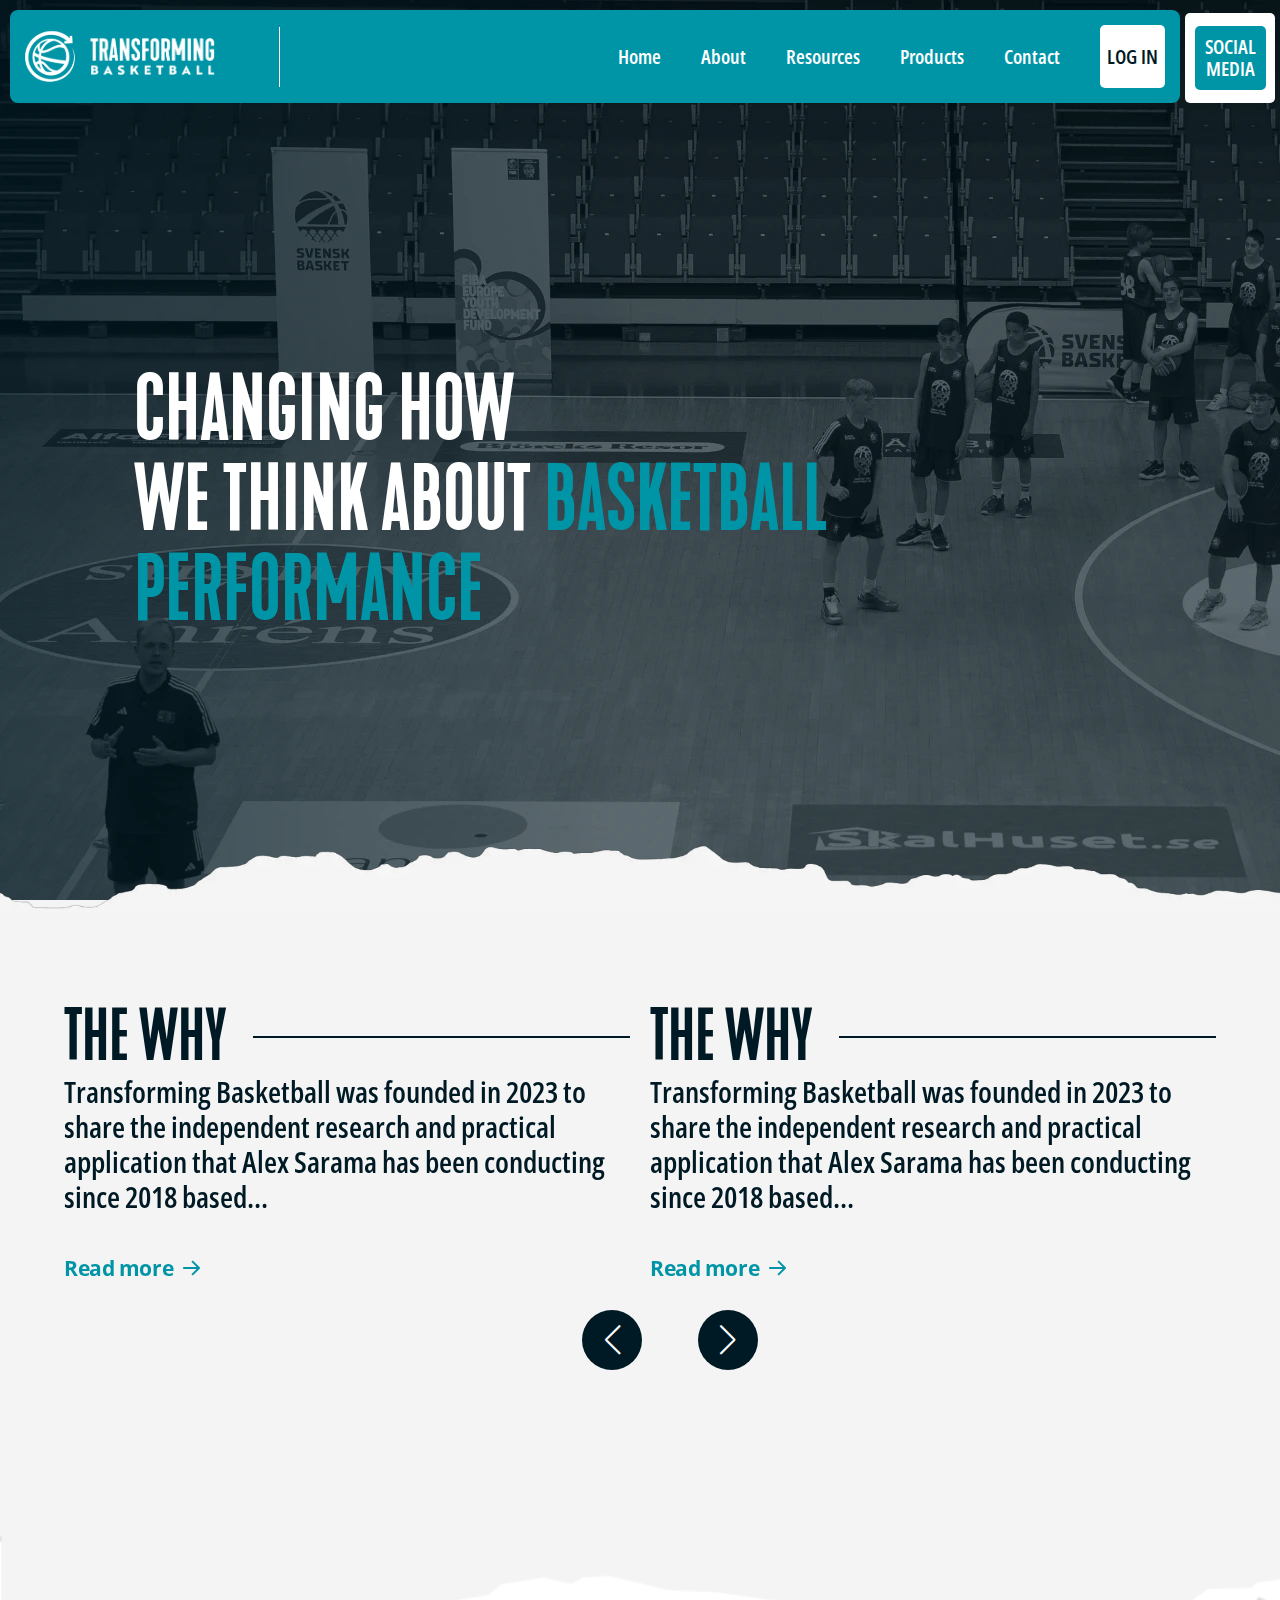
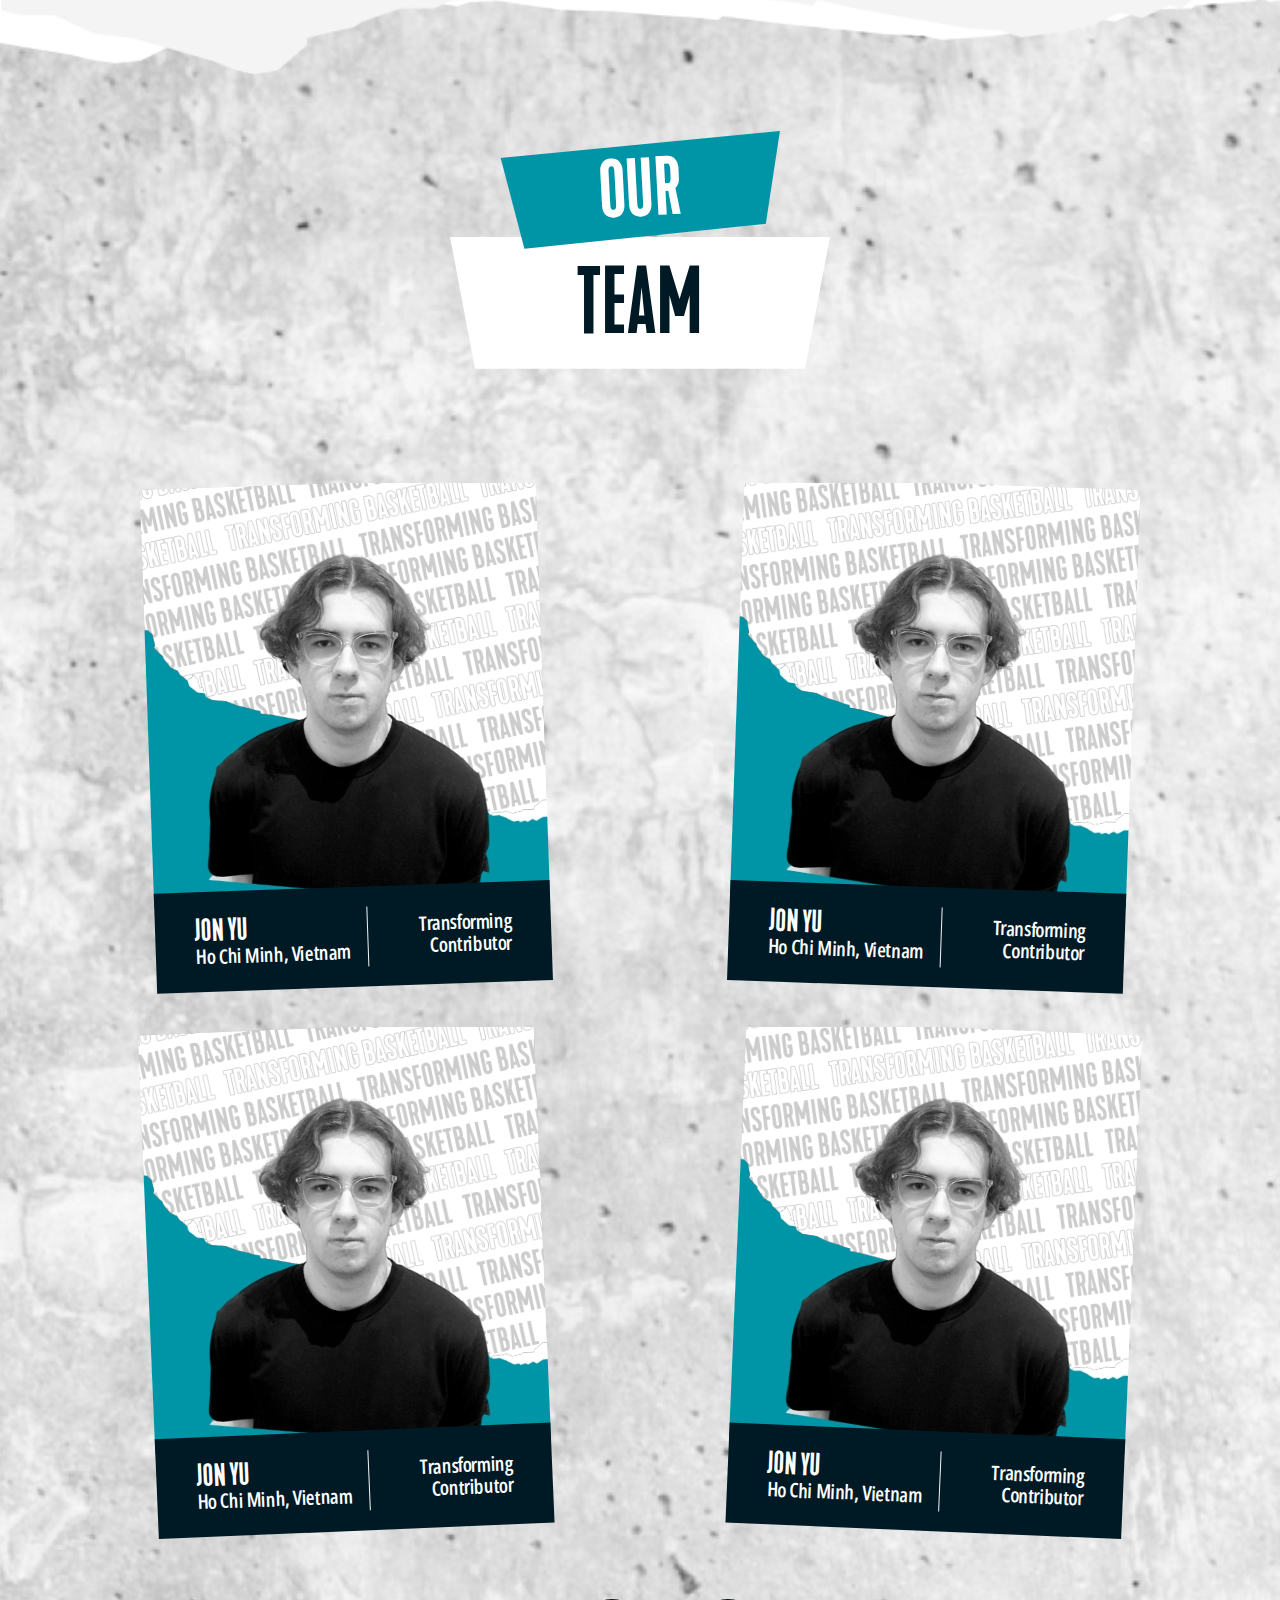
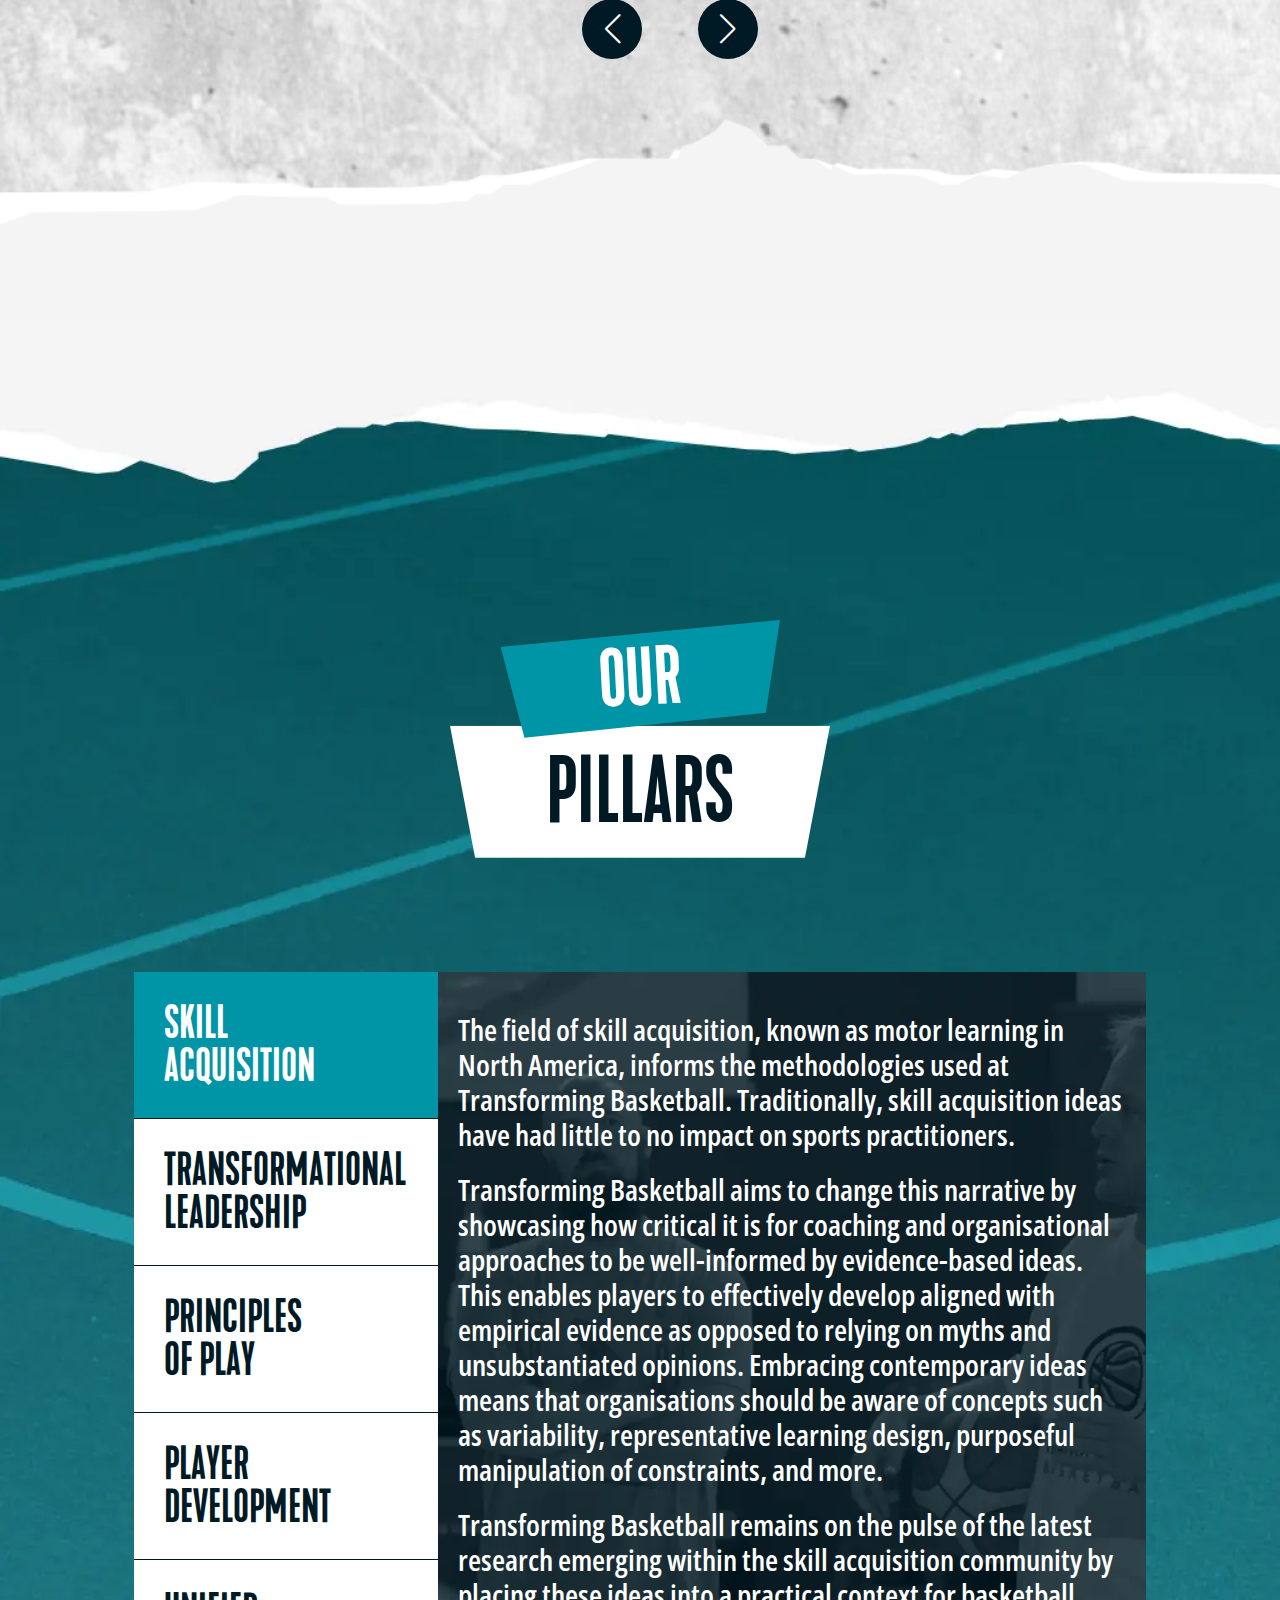
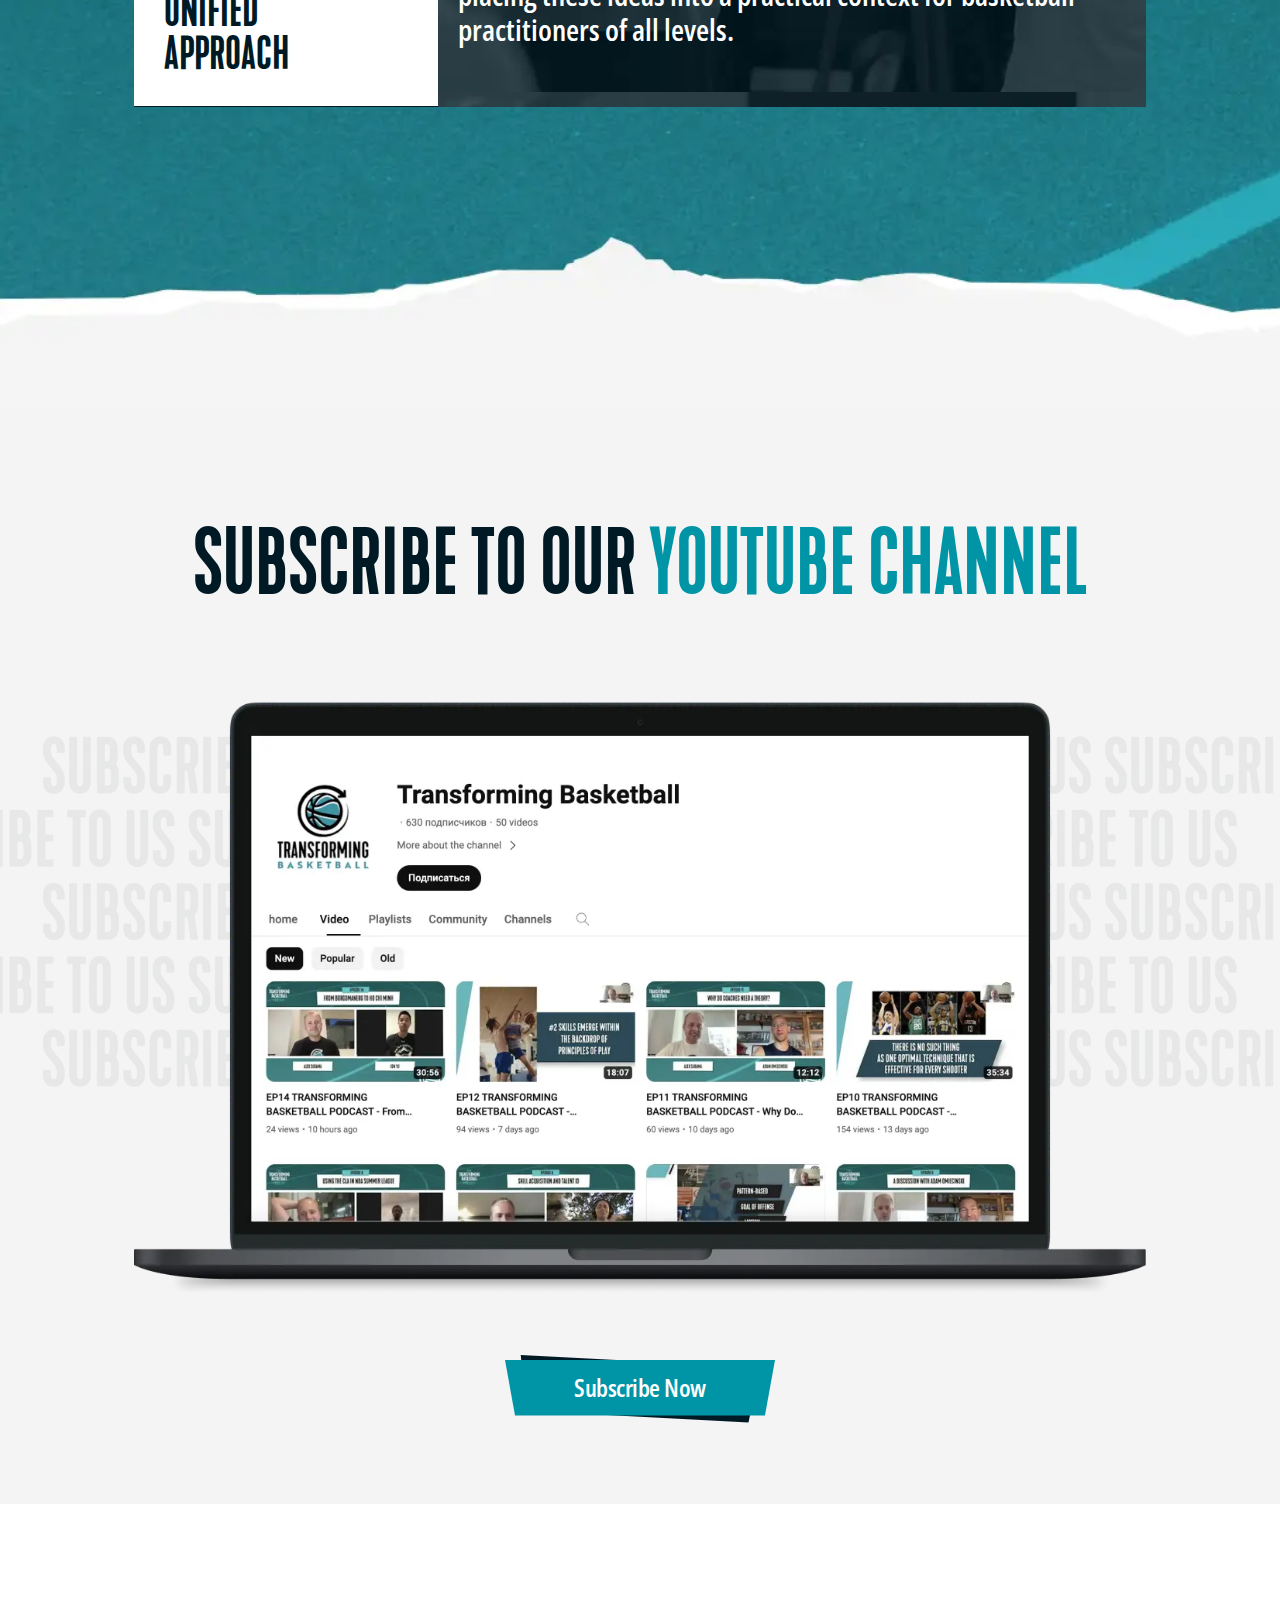
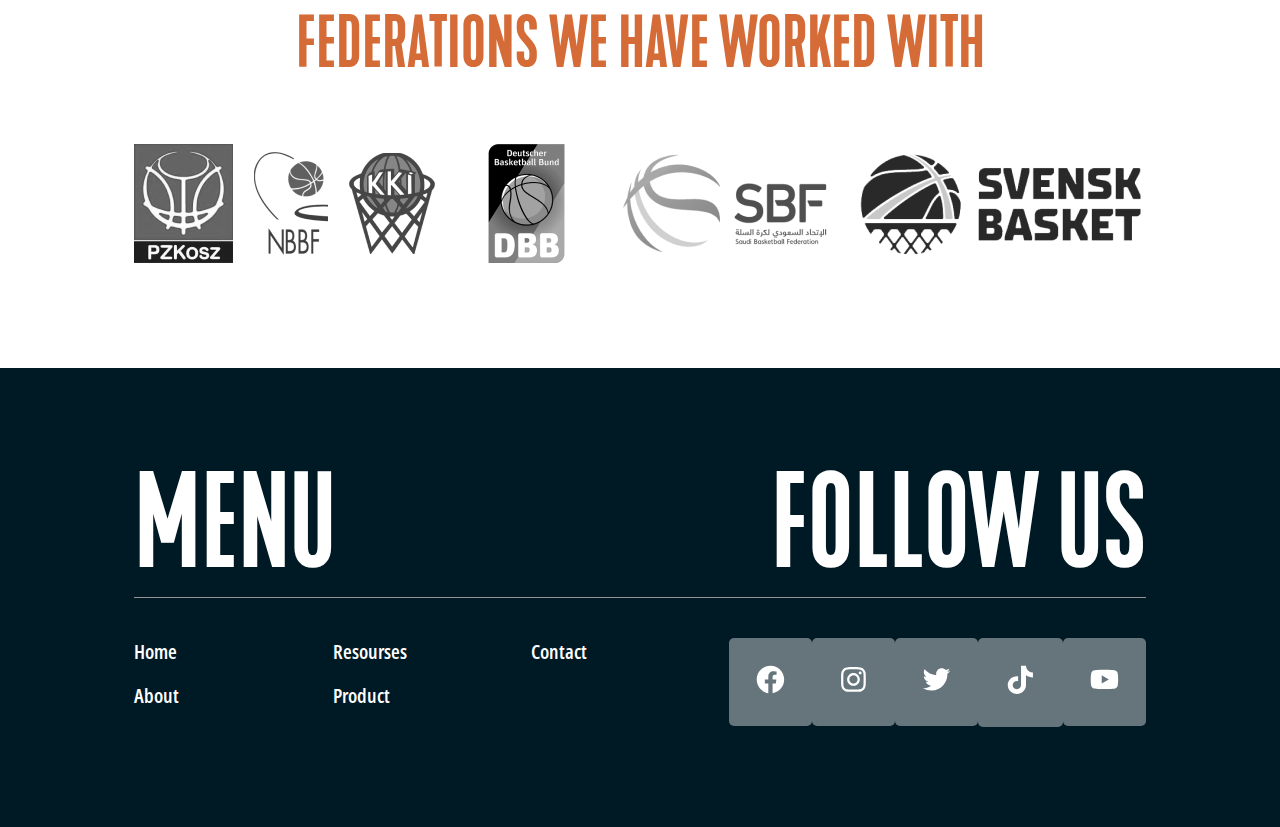
==== commit 5989091a: "new" ====
--- a/mission.html
+++ b/mission.html
@@ -49,7 +49,7 @@
       </div>
       <div class="header-menu">
          <div class="nav">
-            <div class="item">
+            <a href="./index.html" class="item">
                <h3>Home</h3>
                <svg xmlns="http://www.w3.org/2000/svg" width="30" height="30" viewBox="0 0 30 30" fill="none">
                   <rect width="30" height="30" fill="#0095A6" />
@@ -57,8 +57,8 @@
                      d="M19.8839 15.8839C20.372 15.3957 20.372 14.6043 19.8839 14.1161L11.9289 6.16117C11.4408 5.67301 10.6493 5.67301 10.1612 6.16117C9.67301 6.64932 9.67301 7.44078 10.1612 7.92893L17.2322 15L10.1612 22.0711C9.67301 22.5592 9.67301 23.3507 10.1612 23.8388C10.6493 24.327 11.4408 24.327 11.9289 23.8388L19.8839 15.8839ZM18 16.25L19 16.25L19 13.75L18 13.75L18 16.25Z"
                      fill="white" />
                </svg>
-            </div>
-            <div class="item">
+            </a>
+            <a class="item">
                <h3>Home</h3>
 
                <svg xmlns="http://www.w3.org/2000/svg" width="30" height="30" viewBox="0 0 30 30" fill="none">
@@ -67,7 +67,7 @@
                      d="M19.8839 15.8839C20.372 15.3957 20.372 14.6043 19.8839 14.1161L11.9289 6.16117C11.4408 5.67301 10.6493 5.67301 10.1612 6.16117C9.67301 6.64932 9.67301 7.44078 10.1612 7.92893L17.2322 15L10.1612 22.0711C9.67301 22.5592 9.67301 23.3507 10.1612 23.8388C10.6493 24.327 11.4408 24.327 11.9289 23.8388L19.8839 15.8839ZM18 16.25L19 16.25L19 13.75L18 13.75L18 16.25Z"
                      fill="white" />
                </svg>
-            </div>
+            </a>
             <div class="item">
                <h3>Home</h3>
 
@@ -249,14 +249,16 @@
             <div class="div">
                <h2>our </h2>
 
-               <svg xmlns="http://www.w3.org/2000/svg" width="365" height="154" viewBox="0 0 365 154" fill="none">
+               <svg class="svg-1" xmlns="http://www.w3.org/2000/svg" width="365" height="154" viewBox="0 0 365 154"
+                  fill="none">
                   <path d="M0.839912 35.17L364.919 0.000213382L346.519 121.129L31.8009 153.712L0.839912 35.17Z"
                      fill="#0095A6" />
                </svg>
             </div>
             <div>
                <h3>team</h3>
-               <svg xmlns="http://www.w3.org/2000/svg" width="488" height="170" viewBox="0 0 488 170" fill="none">
+               <svg class="svg-2" xmlns="http://www.w3.org/2000/svg" width="488" height="170" viewBox="0 0 488 170"
+                  fill="none">
                   <path d="M-0.000976562 0.000244141H487.999L455.708 170H32.2897L-0.000976562 0.000244141Z"
                      fill="white" />
                </svg>
@@ -344,14 +346,16 @@
             <div class="div">
                <h2>our </h2>
 
-               <svg xmlns="http://www.w3.org/2000/svg" width="365" height="154" viewBox="0 0 365 154" fill="none">
+               <svg class="svg-1" xmlns="http://www.w3.org/2000/svg" width="365" height="154" viewBox="0 0 365 154"
+                  fill="none">
                   <path d="M0.839912 35.17L364.919 0.000213382L346.519 121.129L31.8009 153.712L0.839912 35.17Z"
                      fill="#0095A6" />
                </svg>
             </div>
             <div>
                <h3>pillars</h3>
-               <svg xmlns="http://www.w3.org/2000/svg" width="488" height="170" viewBox="0 0 488 170" fill="none">
+               <svg class="svg-2" xmlns="http://www.w3.org/2000/svg" width="488" height="170" viewBox="0 0 488 170"
+                  fill="none">
                   <path d="M-0.000976562 0.000244141H487.999L455.708 170H32.2897L-0.000976562 0.000244141Z"
                      fill="white" />
                </svg>
@@ -553,6 +557,13 @@
                </div>
                <div class="item">
                   <p>Unified Approach
+
+                     <svg xmlns="http://www.w3.org/2000/svg" width="30" height="30" viewBox="0 0 30 30" fill="none">
+                        <rect x="30" width="30" height="30" transform="rotate(90 30 0)" fill="none" />
+                        <path
+                           d="M14.1161 19.8839C14.6043 20.372 15.3957 20.372 15.8839 19.8839L23.8388 11.9289C24.327 11.4408 24.327 10.6493 23.8388 10.1612C23.3507 9.67301 22.5592 9.67301 22.0711 10.1612L15 17.2322L7.92893 10.1612C7.44078 9.67301 6.64932 9.67301 6.16116 10.1612C5.67301 10.6493 5.67301 11.4408 6.16116 11.9289L14.1161 19.8839ZM13.75 18L13.75 19L16.25 19L16.25 18L13.75 18Z"
+                           fill="white" />
+                     </svg>
                   </p>
 
                   <div class="item item-down">
--- a/css/style.css
+++ b/css/style.css
@@ -273,6 +273,26 @@
    background-color: #FFF;
 
 }
+.header-mobile-text p{
+   background-color: #0095A6;
+   padding: 1px 4px;
+   color: #FFF;
+   text-align: center;
+   font-family: Kapra Neue;
+   font-size: 14px;
+   font-weight: 400;
+   text-transform: uppercase;
+   border-radius: 5px;
+   background: #0095A6;
+}
+.header-mobile-text{
+   position: fixed;
+   top: 70px;
+   left: 0px;
+   width: 100%;
+   padding: 20px;
+   display: none;
+}
 .header-div{
    display: flex;
    width: 100%;
@@ -434,9 +454,10 @@
 }
 .main-decoration {
    position: absolute;
-   bottom: -10px;
+   bottom: -62px;
    left: 0;
    width: 100%;
+   overflow: hidden;
 }
 
 
@@ -1003,7 +1024,17 @@
 
 
 
-
+.contact .title h3{
+   color:  #001A25;
+   text-align: center;
+   font-size: 30px;
+   font-weight: 600;
+   line-height: 27.8px;
+   text-transform: uppercase;
+   display: none;
+   font-family: "Kapra Neue";
+
+}
 .contact .title h2{
    color: var(--1-color, #001A25);
    text-align: center;
@@ -1214,7 +1245,17 @@
 .footer-text-follow{
    display: none;
 }
+@media screen and (min-width:1600px) {
+   .main-decoration{
+      bottom: -85px;
+   }
+}
 @media screen and (max-width:1220px){
+   .main-decoration img{
+      width: auto;
+      max-width: 1200px;
+   }
+
    .footer-menu{
       display: none;
    }
@@ -1338,10 +1379,160 @@
       right: 20px;
       width: 15px;
    }
-}
-
+
+   .we-streave-bottom p, .information .title h2{
+      font-size: 25px;
+      line-height: 28px;
+      max-width: 80%;
+      margin: 0 auto;
+   }
+}
+
+@media screen and (max-width:1620px){
+   .information .image img{
+      width: 80%;
+   }
+   .blogs .title h3{
+      font-size: 75px;
+   }
+   .blogs .title h2{
+      font-size: 45px;
+      padding: 5px 50px;
+   }
+   .header-logo-text{
+    max-width: 125px;
+  }
+  .we-strave-top h2, .we-strave-top span {
+   line-height: 44px;
+   font-size: 50px;
+   }
+   .we-strave-top img {
+      max-width: 80%;
+   }
+   .we-strave-top{
+      justify-content: center;
+      gap: 10px;
+   }
+  .header-logo-img{
+   max-width: 50px;
+   }
+   .online-education .title h2{
+      font-size: 50px;
+   }
+   .online-education .title h2{
+      padding: 5px 50px;
+   }
+   .online-education .title h3{
+      font-size: 90px;
+   }
+
+   .main-section .text h1, .main-section .text span{
+      font-size: 90px;
+      line-height: 90px;
+   }
+
+   .online-education .items{
+      max-width: 380px;
+      height: 400px;
+   }
+   .online-education .items h2{
+      font-size: 56px;
+      margin: 20px;
+   }
+
+   .container{
+      max-width: 79%;
+   }
+   .online-education .bacround-1,
+   .online-education .bacround-4{
+      height: 100%;
+   }
+   .online-education .bacround-1 svg,
+   .online-education .bacround-4 svg{
+      height: 100%;
+   }
+   .information .image{
+      width: 85%;
+      margin: 0 auto;
+   }
+   .avatar img{
+      max-width: 0px;
+   }
+   .testimonials-swiper .swiper-slide p{
+      font-size: 21px;
+   }
+   .blogs .item-img h2{
+      font-size: 60px;
+   }
+   .online-education .active p{
+      margin-top: 150px;
+   }
+   .blogs .title h3 {
+      font-size: 85px;
+  }
+  .blogs .title .div{
+   margin-bottom: -35px;
+  }
+  .blogs .item{
+   padding-bottom: 50px;
+  }
+  .testimonials-swiper .swiper-slide p{
+   font-size: 19px;
+  }
+  .header-button{
+   padding: 18px 7px;
+
+  }
+  .we-streave-bottom p, .information .title h2{
+   font-size: 32px;
+   line-height: 40px;
+  }
+  .testimonials .title h2{
+   font-size: 96px;
+  }
+  .main-section .text h1, .main-section .text span{
+   font-size: 90px;
+   line-height: 90px;
+  }
+
+}
 
 @media screen and (max-width:720px) {
+   .header-mobile-text{
+      display: block;
+   }
+   .contact .title h3{
+      display: block;
+      margin-bottom: 20px;
+   }
+   .testimonials-swiper{
+      margin-top: 60px;
+   }
+   .we-streave-bottom .text-block::before,
+   .we-streave-bottom .text-block::after{
+      width: 10px;
+   }
+   .contact .container.title{
+      gap: 5px;
+   }
+   .contact .title h2{
+      margin-bottom: 0;
+   }
+   .we-streave-bottom p, .information .title h2{
+      font-size: 24px;
+      line-height: 28px;
+   }
+   .container {
+      max-width: 96%;
+   }
+   .main-decoration img{
+      max-width: 950px;
+   }
+   .main-decoration{
+      bottom: -39px;
+   }
+
+
    .footer-text-follow h2,
    .footer-top h2{
       font-size: 50px;
@@ -1360,18 +1551,25 @@
       padding: 10px;
    }
    .header-logo-img{
-      max-width: 50px;
+      max-width: 43px;
    }
    .header-logo-text{
-      max-width: 110px;
+      max-width: 100px;
    }
    .header-button{
       font-size: 15px;
       
    }
+   .header-logo{
+      gap: 5px;
+   }
+
+   .header-button {
+      padding: 15px 5px;
+  }
    .header-absolute .header-top p{
       font-size: 15px;
-      padding: 15px;
+      padding: 10px;
    }
    .header-absolute{
       padding: 5px;
@@ -1379,12 +1577,12 @@
    .header-container{
       padding: 10px;
    }
-   .header-absolute{
-      width: 80px;
-      height: 75px;
-   }
+   .header-absolute {
+      width: 70px;
+      height: 65px;
+  }
    .main-section .text{
-      margin-top: 200px;
+      margin-top: 260px;
    }
    .main-section .text h1, .main-section .text span{
       font-size: 65px;
@@ -1395,21 +1593,21 @@
       gap: 30px;
    }
    .we-strave-top h2, .we-strave-top span{
-      font-size: 35px;
-      line-height: 35px;
+      font-size: 37px;
+      line-height: 34px;
    }
 
    .we-strave-top img{
-      max-width: 80px;
-   }
-
-
-   .we-streave-bottom p, .information .title h2{
-      font-size: 25px;
-      line-height: 28px;
-      max-width: 80%;
-      margin: 0 auto;
-   }
+      max-width: 85px;
+   }
+   .information .image img{
+      width: 100%;
+      height: 228px;
+   }
+   .information .mobile{
+      margin-bottom: 30px;
+   }
+
 
 
    .online-education .title h3{
@@ -1419,8 +1617,23 @@
    .online-education .title h2{
       font-size: 30px;
       line-height: 30px;
-      padding: 20px 50px;
-
+      padding: 25px 50px;
+
+   }
+   .testimonials .title h2{
+      font-size: 60px;
+   }
+   .blogs .item-img h2,
+   .blogs-2 .item-img h2{
+      font-size: 47px;
+      line-height: 40px;
+   }
+   .blogs .button a{
+      font-size: 20px;
+   }
+   .online-education .title,
+   .blogs .title{
+      margin-bottom: 100px;
    }
    .online-education .items{
       height: 350px;
@@ -1446,8 +1659,14 @@
    .svg-pc{
       display: none;
    }
-
+   .information .svg-mobile{
+      display: none;
+   }
+   .information .svg-pc{
+      display: block;
+   }
    .blogs .title h2{
+      padding: 5px 20px;
       font-size: 30px;
       line-height: 30px;
    }
@@ -1456,7 +1675,9 @@
       font-size: 38px;
       line-height: 40px;
    }
-
+   .header-container{
+      margin-right: 70px;
+   }
    .blogs .item{
       padding: 10px;
       padding-bottom: 50px;
@@ -1500,18 +1721,15 @@
       left: 30% !important;
    }
 
-
-   .blogs-2 .item-img h2{
-      font-size: 50px;
-      line-height: 45px;
-   }
-
+   .contact .button a{
+      font-size: 20px;
+   }
    .contact .title h2{
       font-size: 50px;
       line-height: 45px;
    }
    .contact .container{
-      max-width: 400px;
+      max-width: 340px;
    }
    .companies .title h2{
       font-size: 30px;
@@ -1522,12 +1740,28 @@
       font-size: 18px;
       margin-top: 150px;
    }
-}
-
-
-
-
-
+
+   .we-streave-bottom .pc{
+      display: none;
+   }
+   .we-streave-bottom .mobile{
+      display: block;
+      margin-top: 50px;
+      margin-bottom: 20px;
+   }
+}
+
+
+
+
+@media screen and (max-width:600px){
+   .information .svg-mobile{
+      display: block;
+   }
+   .information .svg-pc{
+      display: none;
+   }
+}
 
 
 
@@ -2134,6 +2368,31 @@
 .mission-container.mobile{
    display: none;
 }
+@media screen and (max-width:1660px) {
+   .mission-testemonials .title h3,
+   .mission-pillars .title h3{
+      font-size: 90px;
+      line-height: 80px;
+     }
+
+     .testemonials-swiper .swiper-slide .item, .testemonials-swiper-2 .swiper-slide .item{
+      width: 70%;
+      margin: 0 auto;
+      margin-bottom: 40px;
+     }
+
+     .mission-youtube .title h2,
+     .mission-youtube .title h2 span{
+      font-size: 90px;
+     }
+
+   .title .svg-1{
+      max-width: 280px ;
+     }
+   .title .svg-2{
+      max-width: 380px;
+     }
+}
 @media screen and (max-width:1220px){
    .mission-testemonials .title div,
    .mission-pillars .title div{
@@ -2195,6 +2454,30 @@
 
 
 @media screen and (max-width:720px){
+   .mission-pillars,
+   .mission-testemonials{
+      padding: 200px 0;
+   }
+   .mission-testemonials .title h2,
+   .mission-pillars .title h3{
+      padding: 40px 50px;
+   }
+   .title .svg-1{
+      max-width: 100% ;
+     }
+   .title .svg-2{
+      max-width: 100%;
+     }
+   .mission-youtube .button a{
+      font-size: 20px;
+   }
+   .mission-pillars .title,
+   .mission-testemonials .title{
+      margin-bottom: 60px;
+   }
+   .testemonials-swiper{
+      display: none;
+   }
    .mission-swiper .swiper-slide .item-top h2{
       width: 60%;
       font-size: 50px;
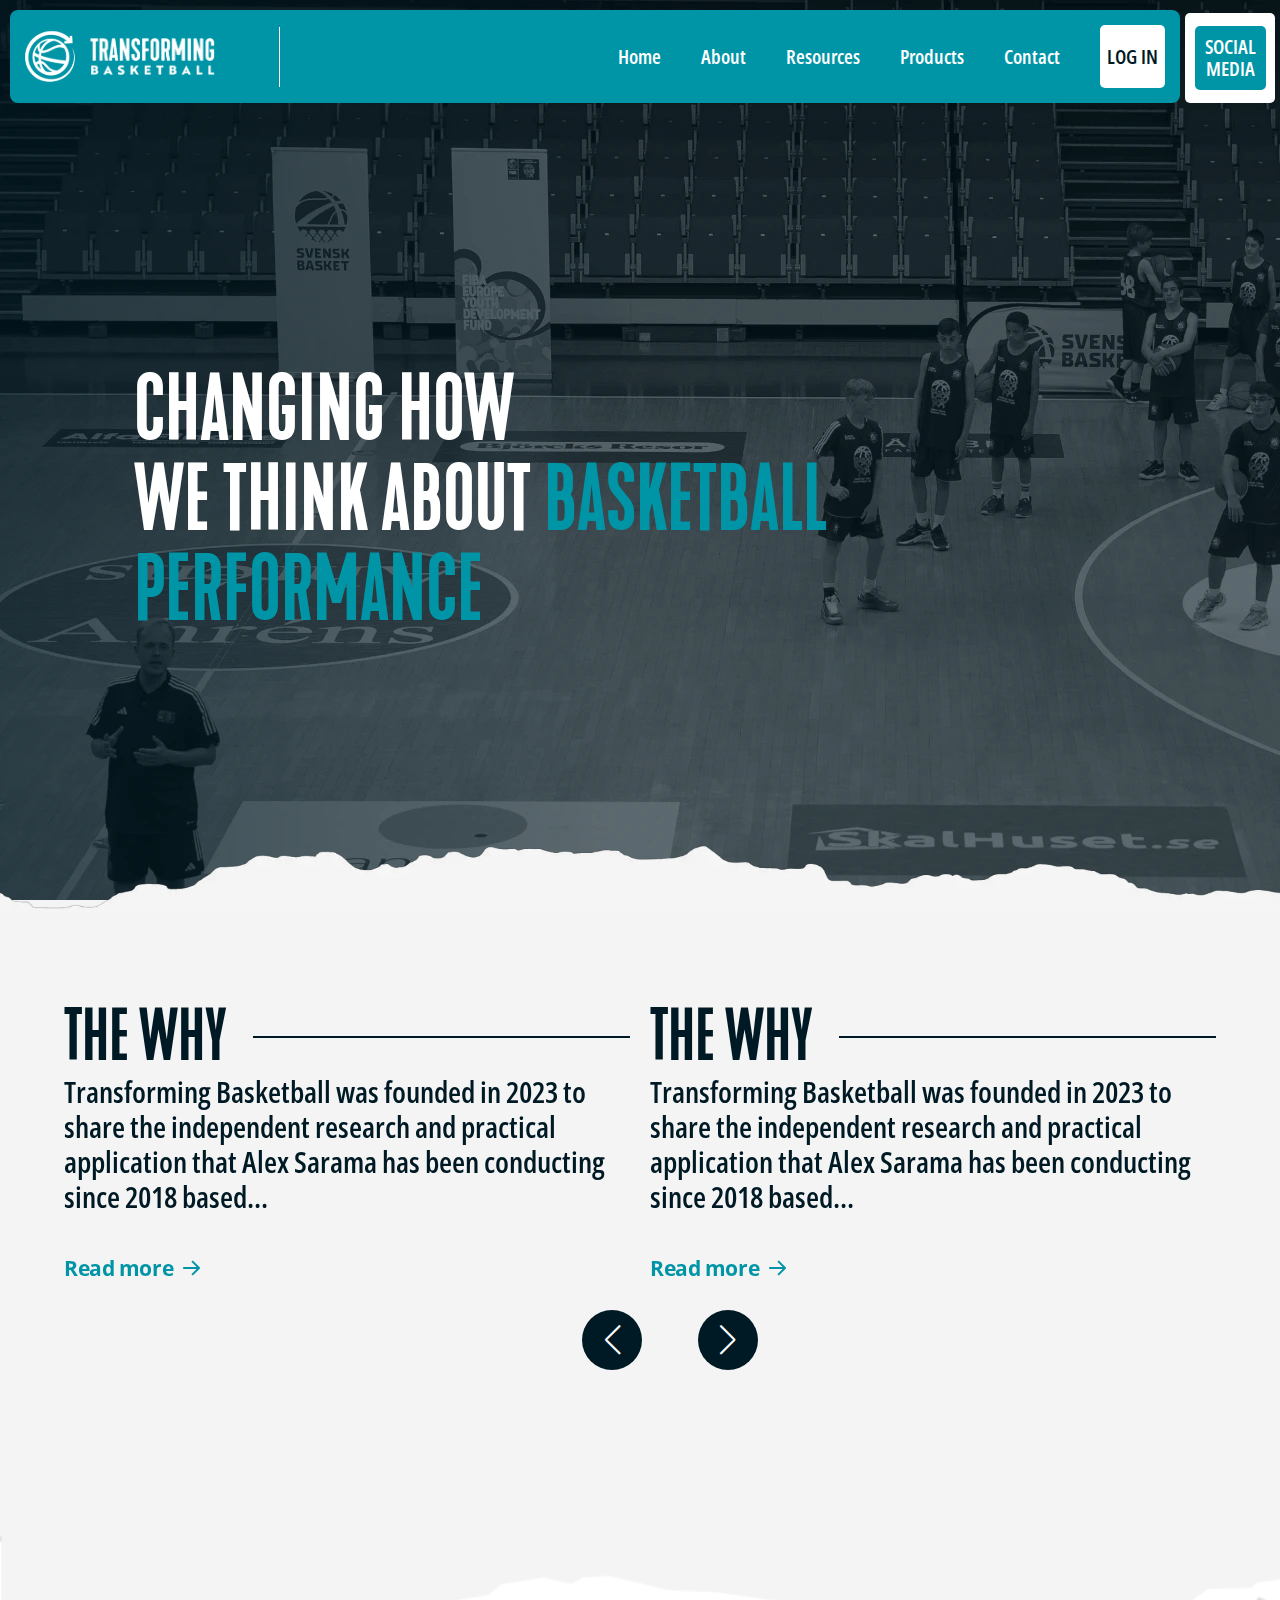
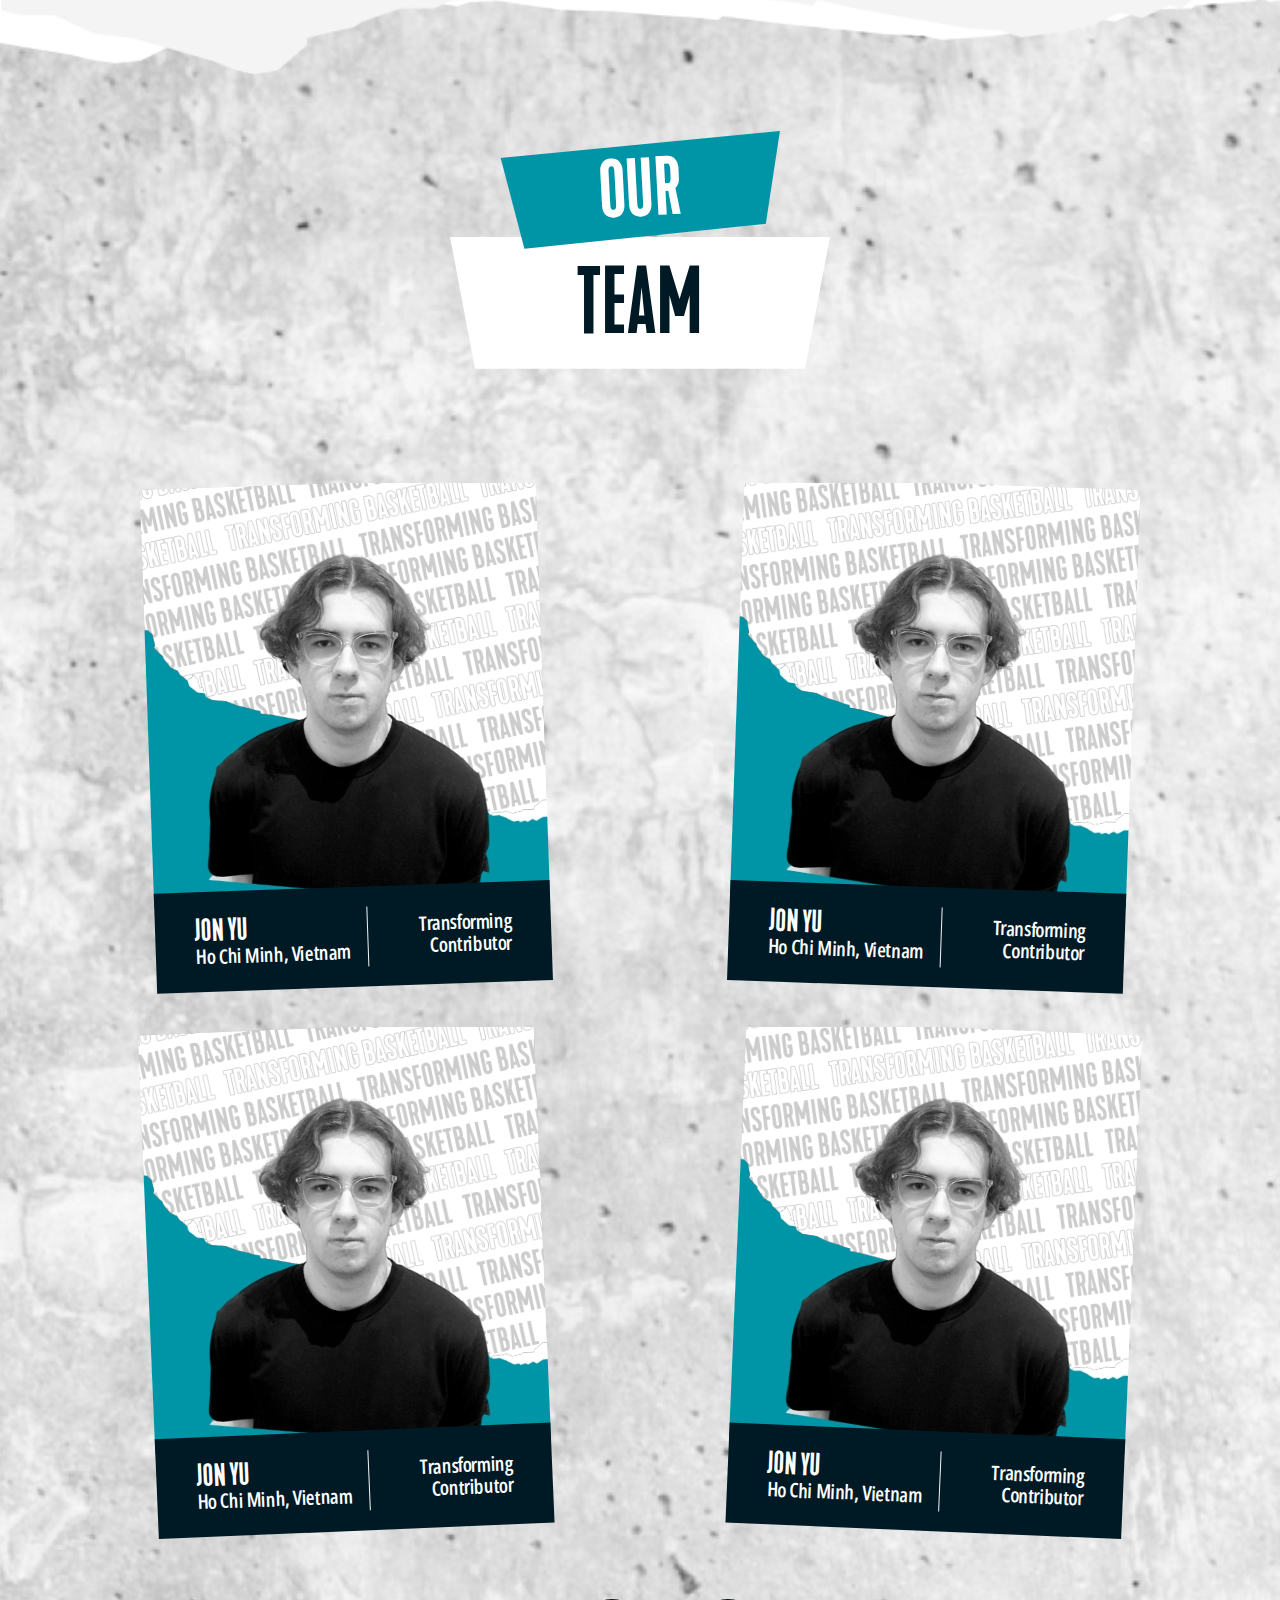
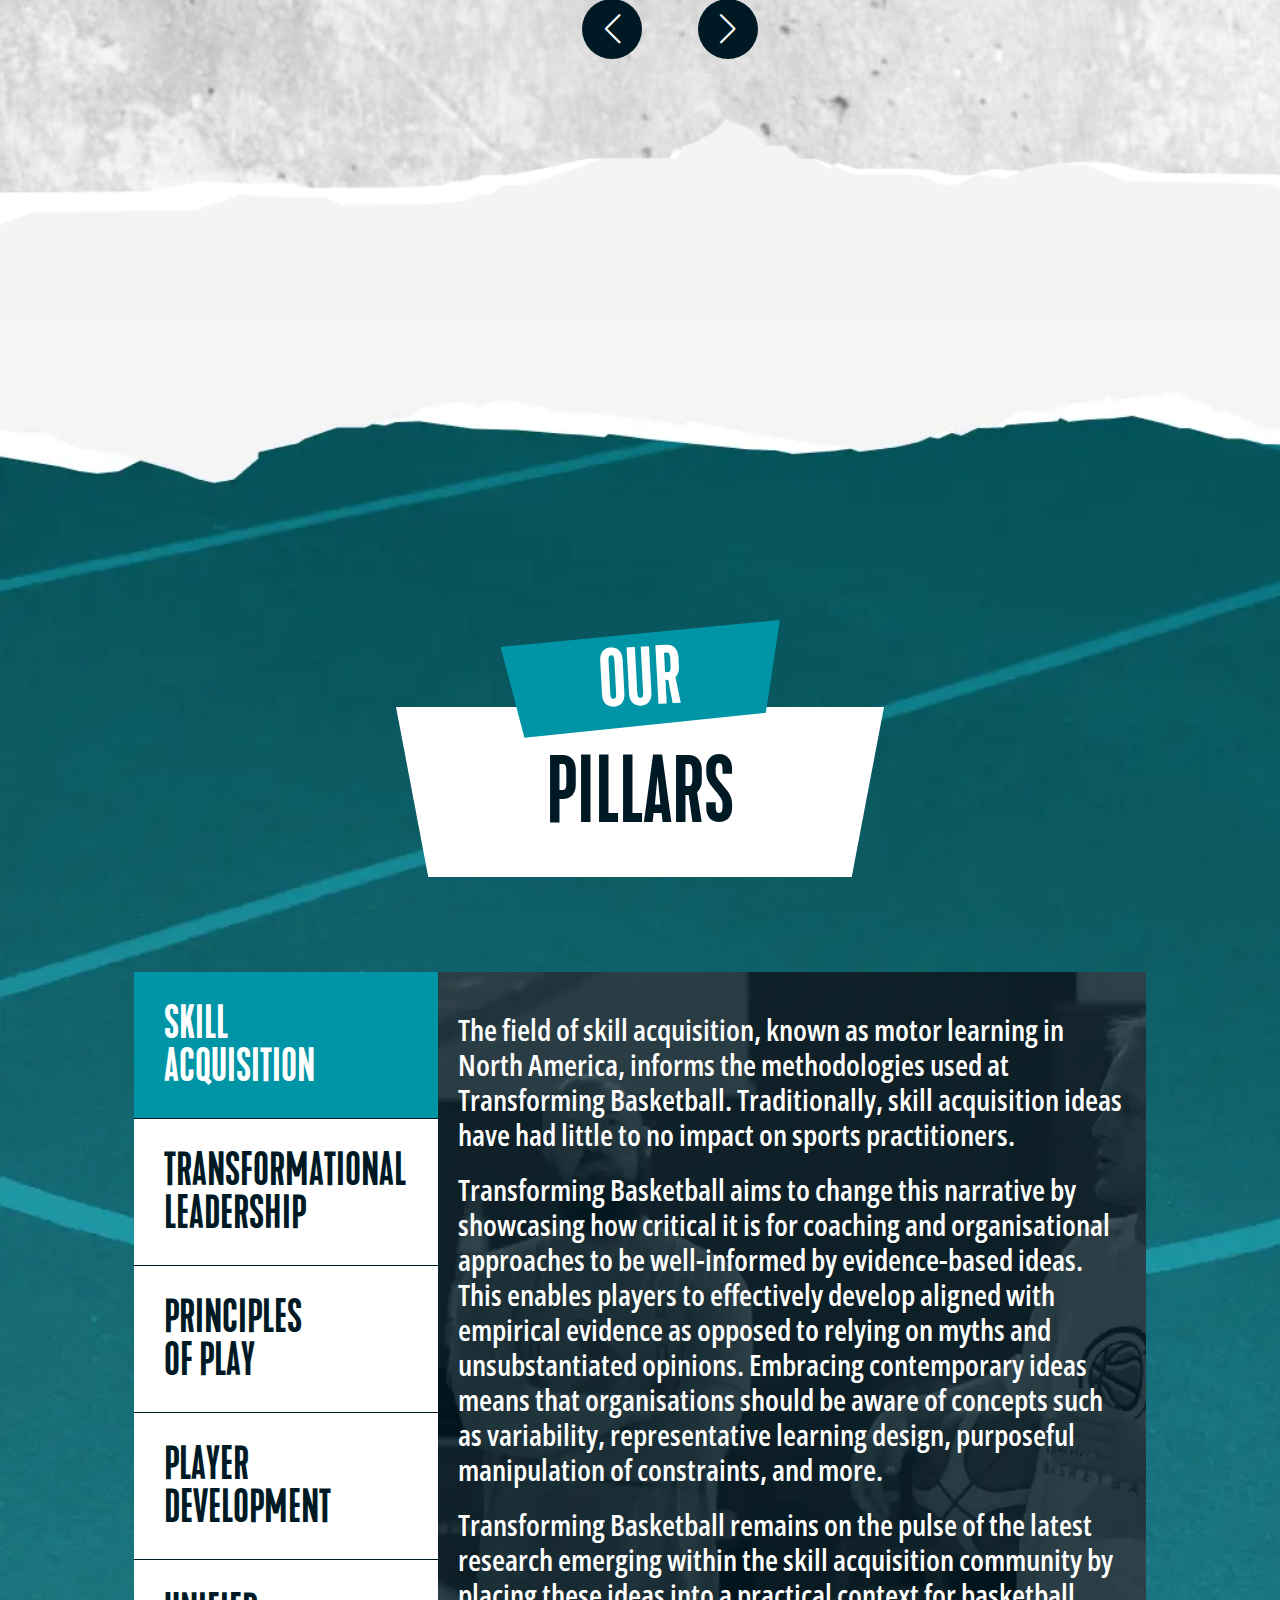
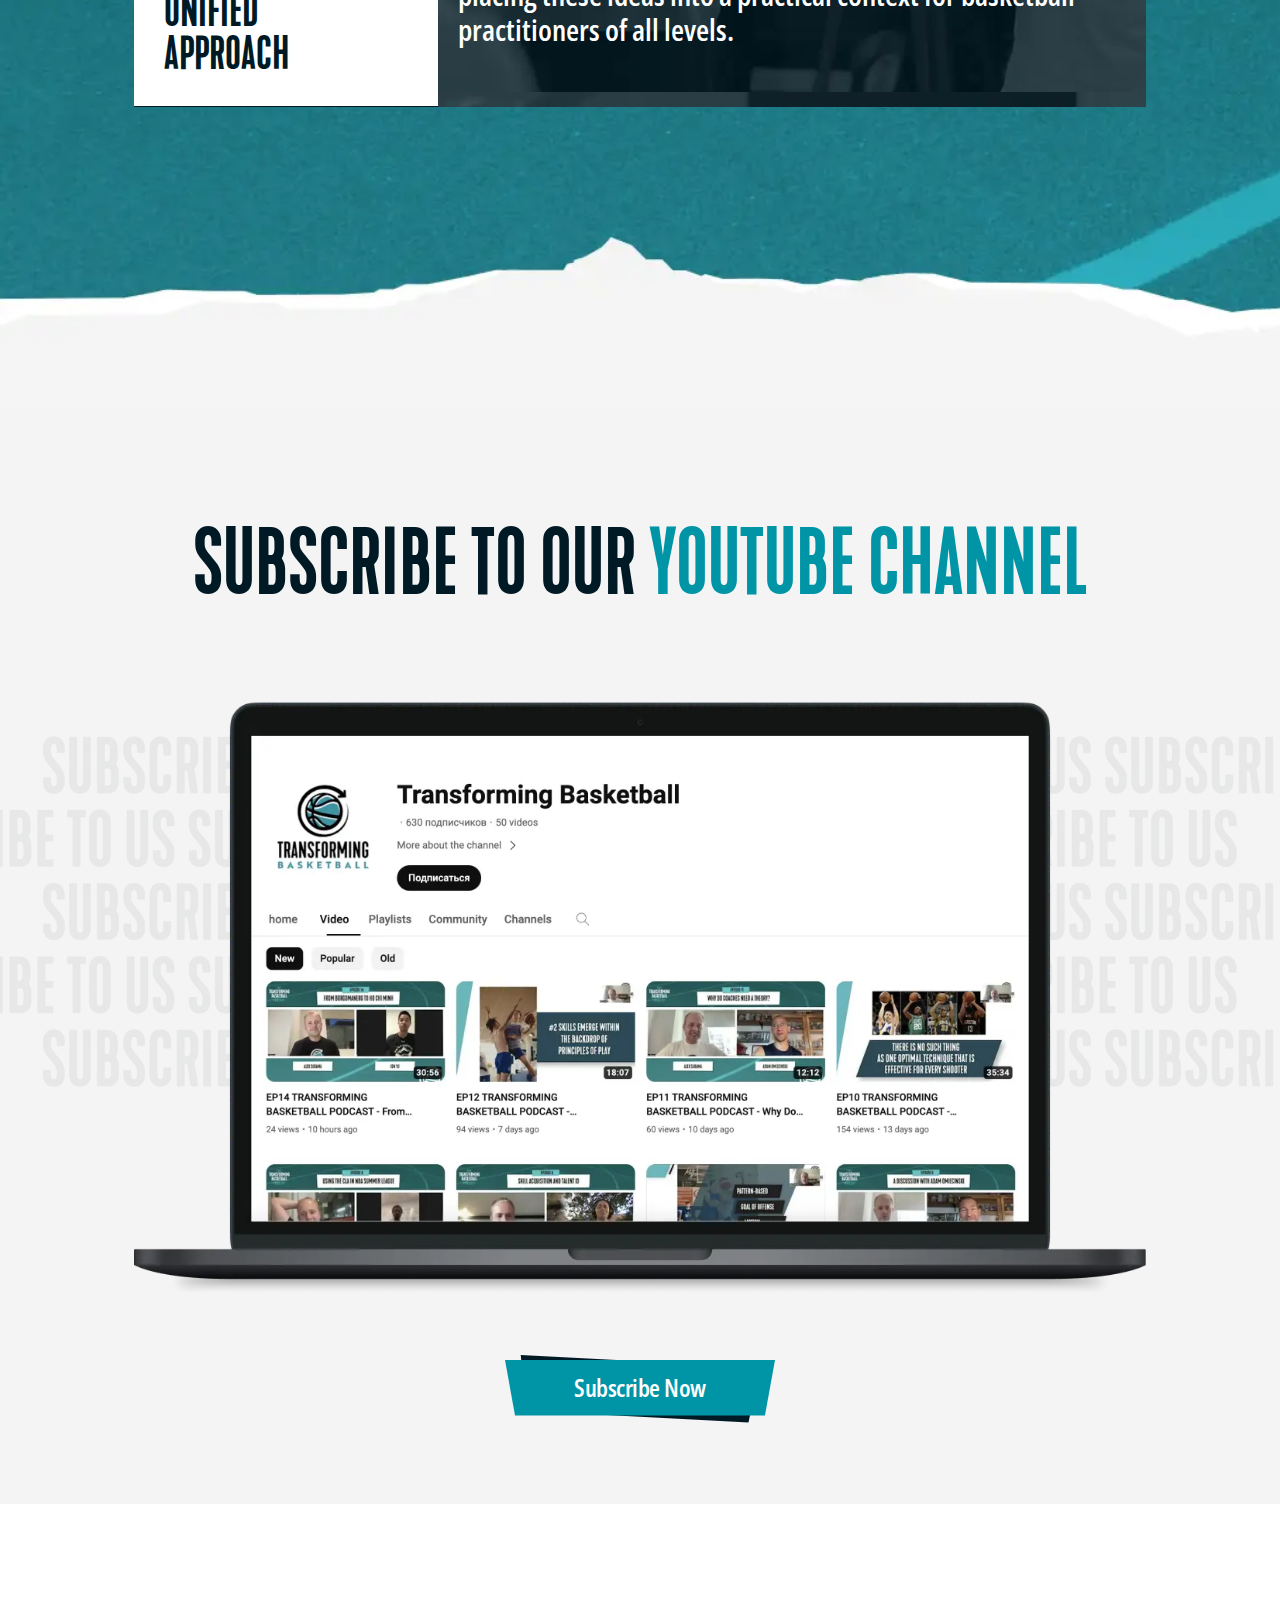
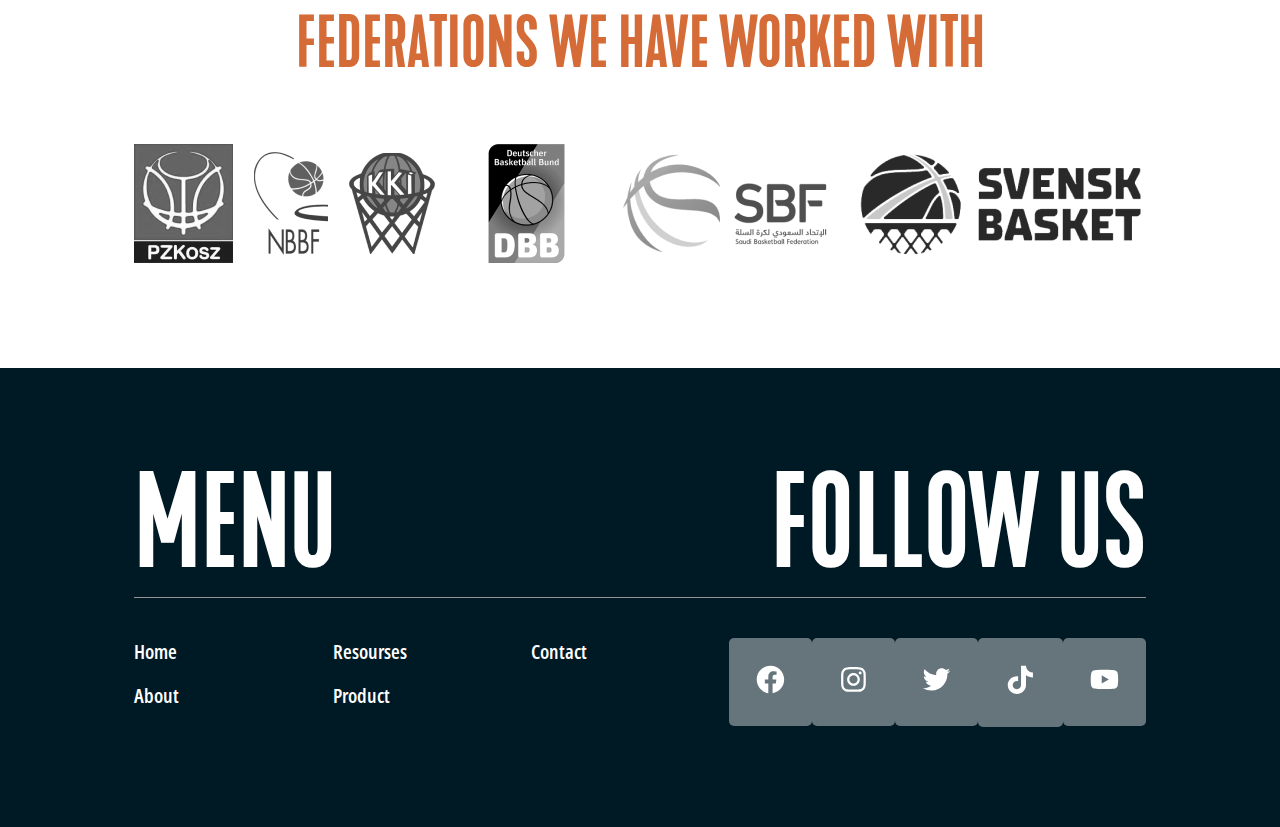
==== commit 02af2ee3: "img" ====
--- a/mission.html
+++ b/mission.html
@@ -354,7 +354,7 @@
             </div>
             <div>
                <h3>pillars</h3>
-               <svg class="svg-2" xmlns="http://www.w3.org/2000/svg" width="488" height="170" viewBox="0 0 488 170"
+               <svg class="svg-2blogs" xmlns="http://www.w3.org/2000/svg" width="488" height="170" viewBox="0 0 488 170"
                   fill="none">
                   <path d="M-0.000976562 0.000244141H487.999L455.708 170H32.2897L-0.000976562 0.000244141Z"
                      fill="white" />
--- a/css/style.css
+++ b/css/style.css
@@ -764,7 +764,9 @@
 
 
 
-
+.blogs .mobile{
+   display: none;
+}
 
 .blogs{
    position: relative;
@@ -1498,6 +1500,12 @@
 }
 
 @media screen and (max-width:720px) {
+   .blogs .mobile{
+      display:block;
+   }
+   .blogs .pc{
+      display:none;
+   }
    .header-mobile-text{
       display: block;
    }
@@ -1672,8 +1680,9 @@
    }
    .blogs .title h3{
       padding: 40px 20px;
-      font-size: 38px;
-      line-height: 40px;
+      font-size: 50px;
+      margin-top: 5px;
+      line-height: 45px;
    }
    .header-container{
       margin-right: 70px;
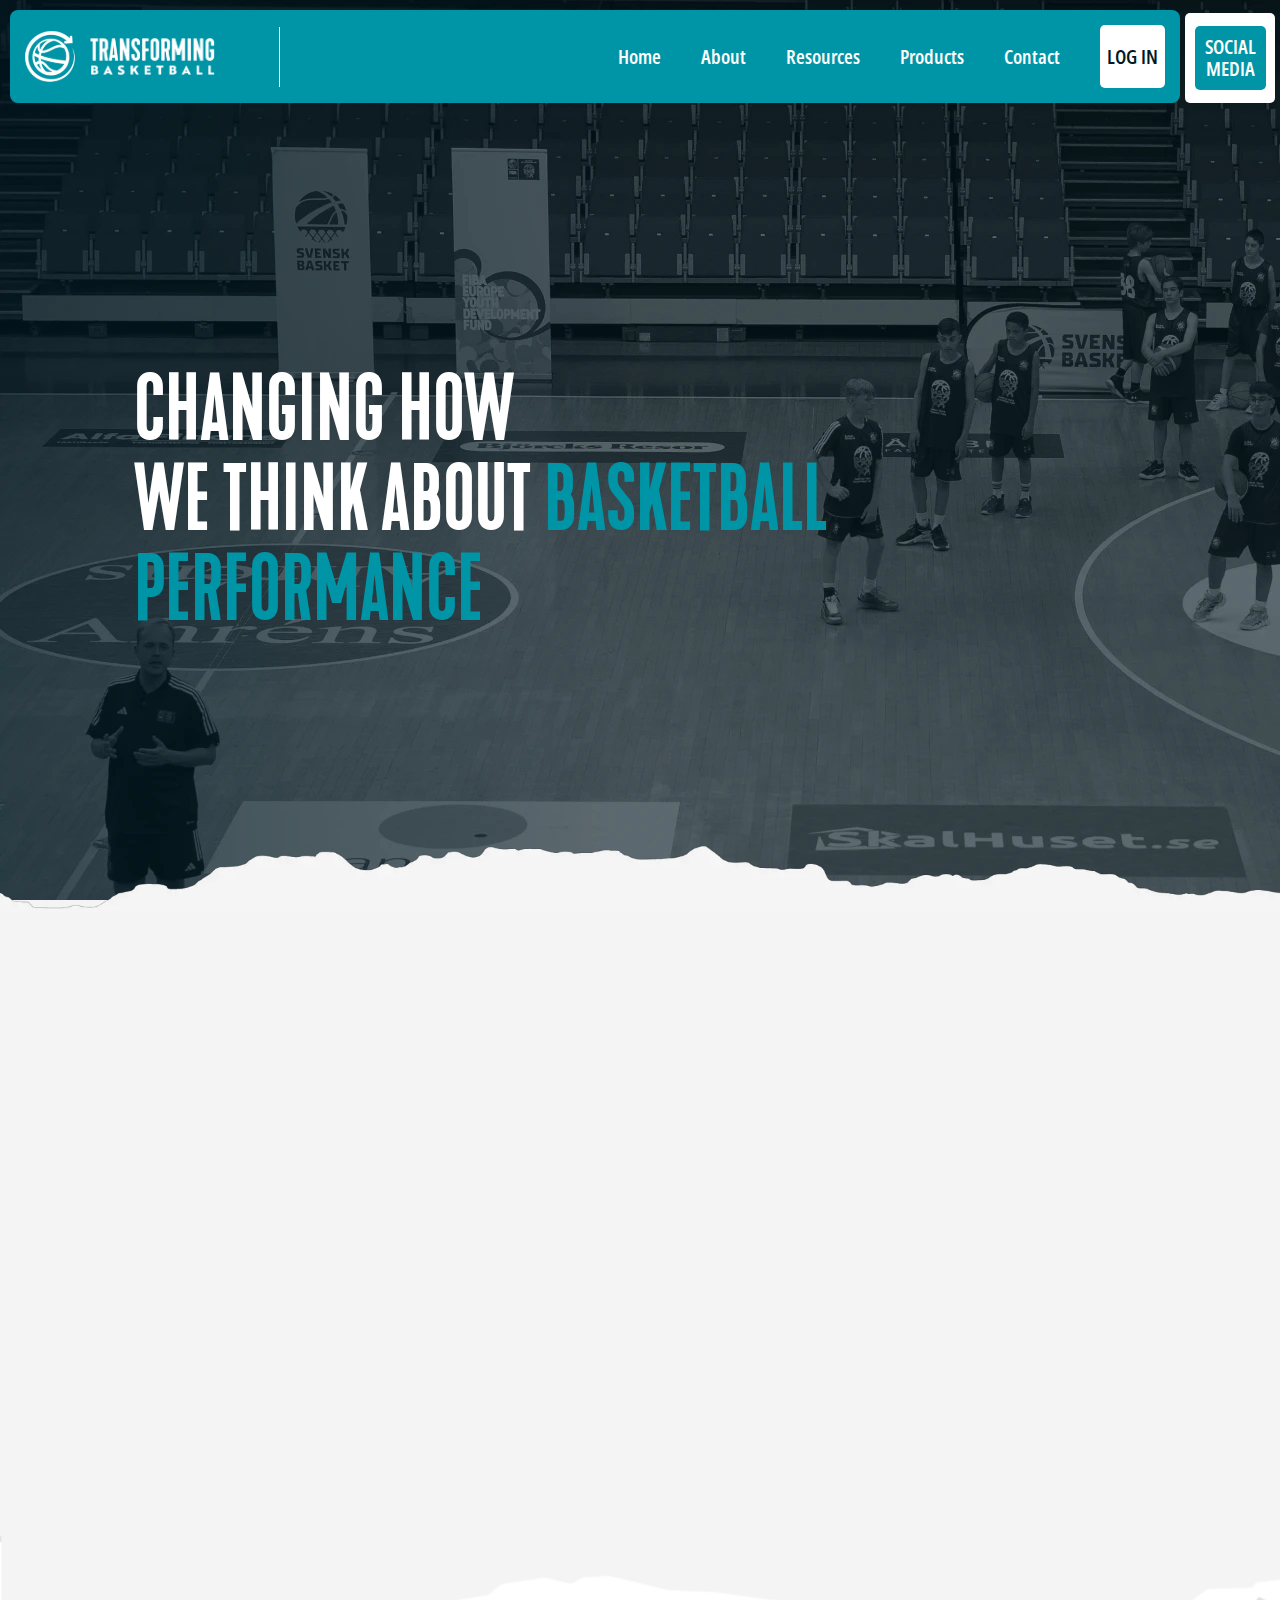
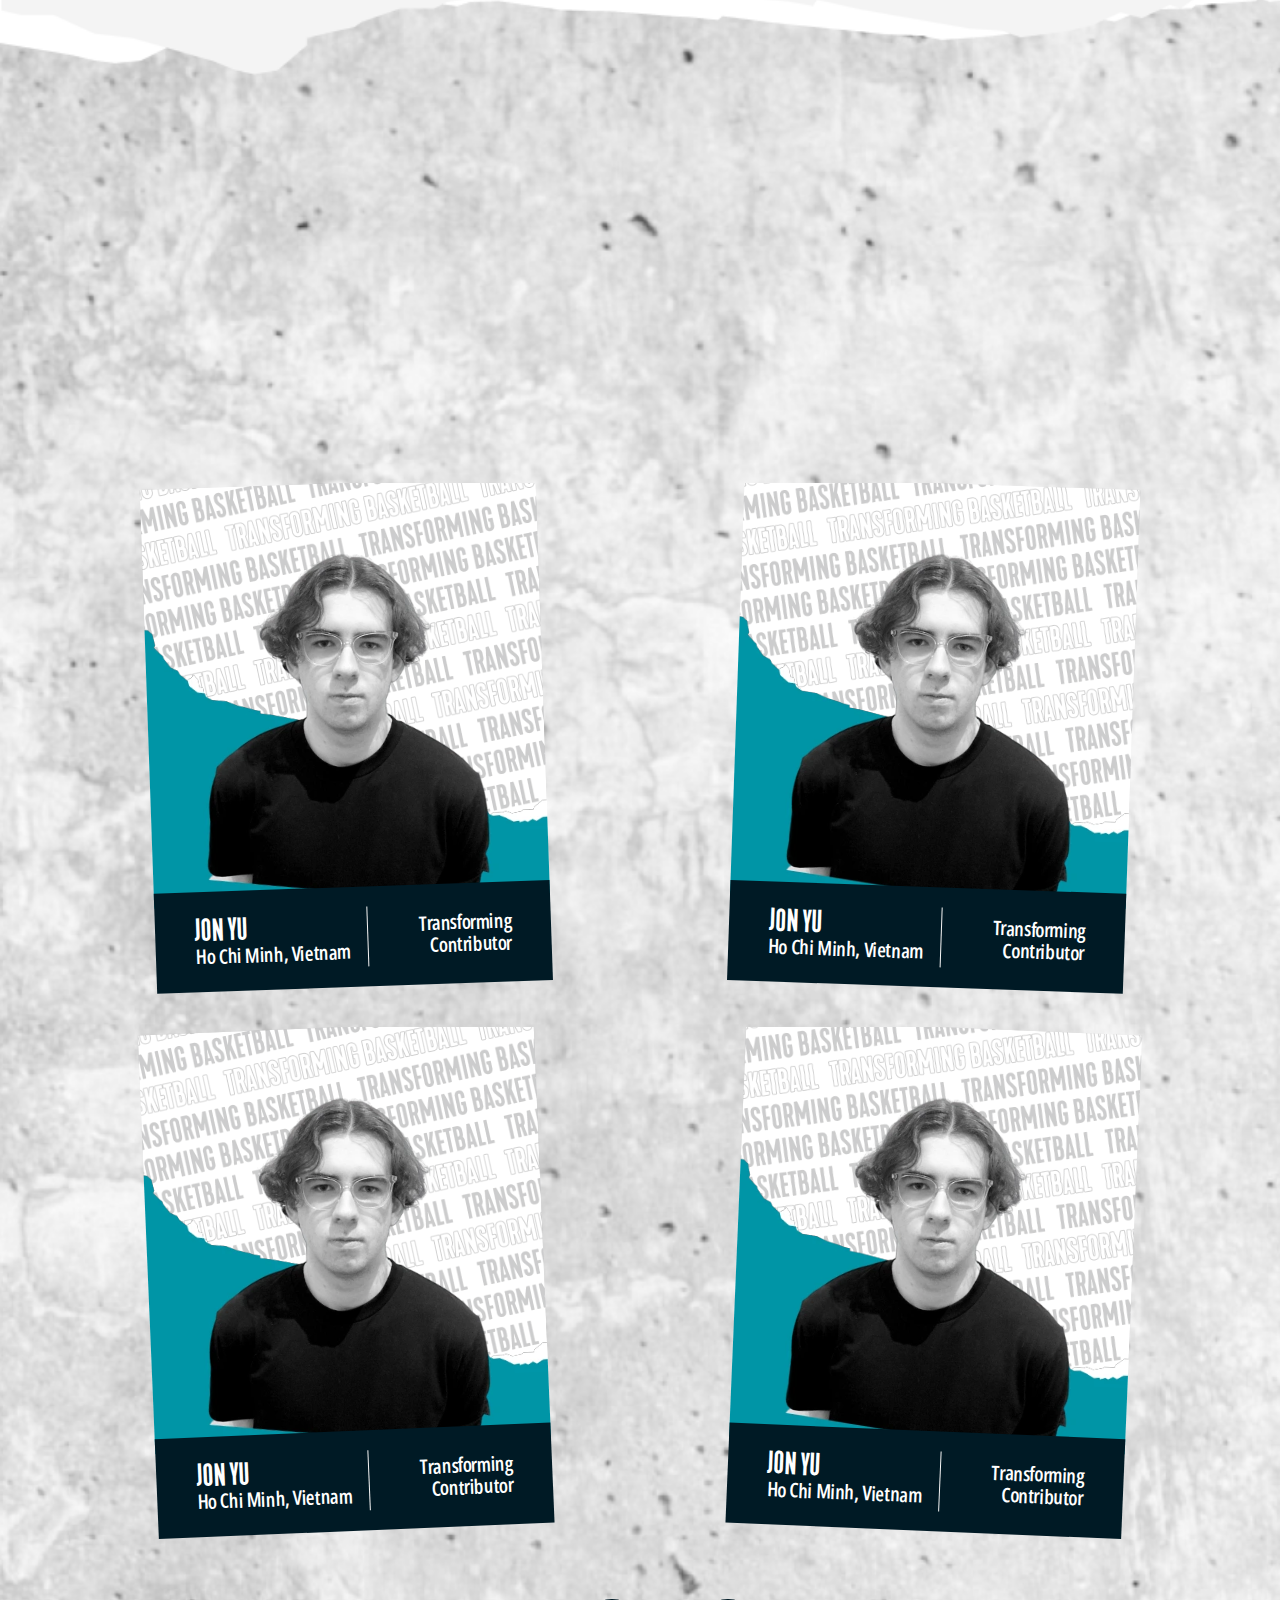
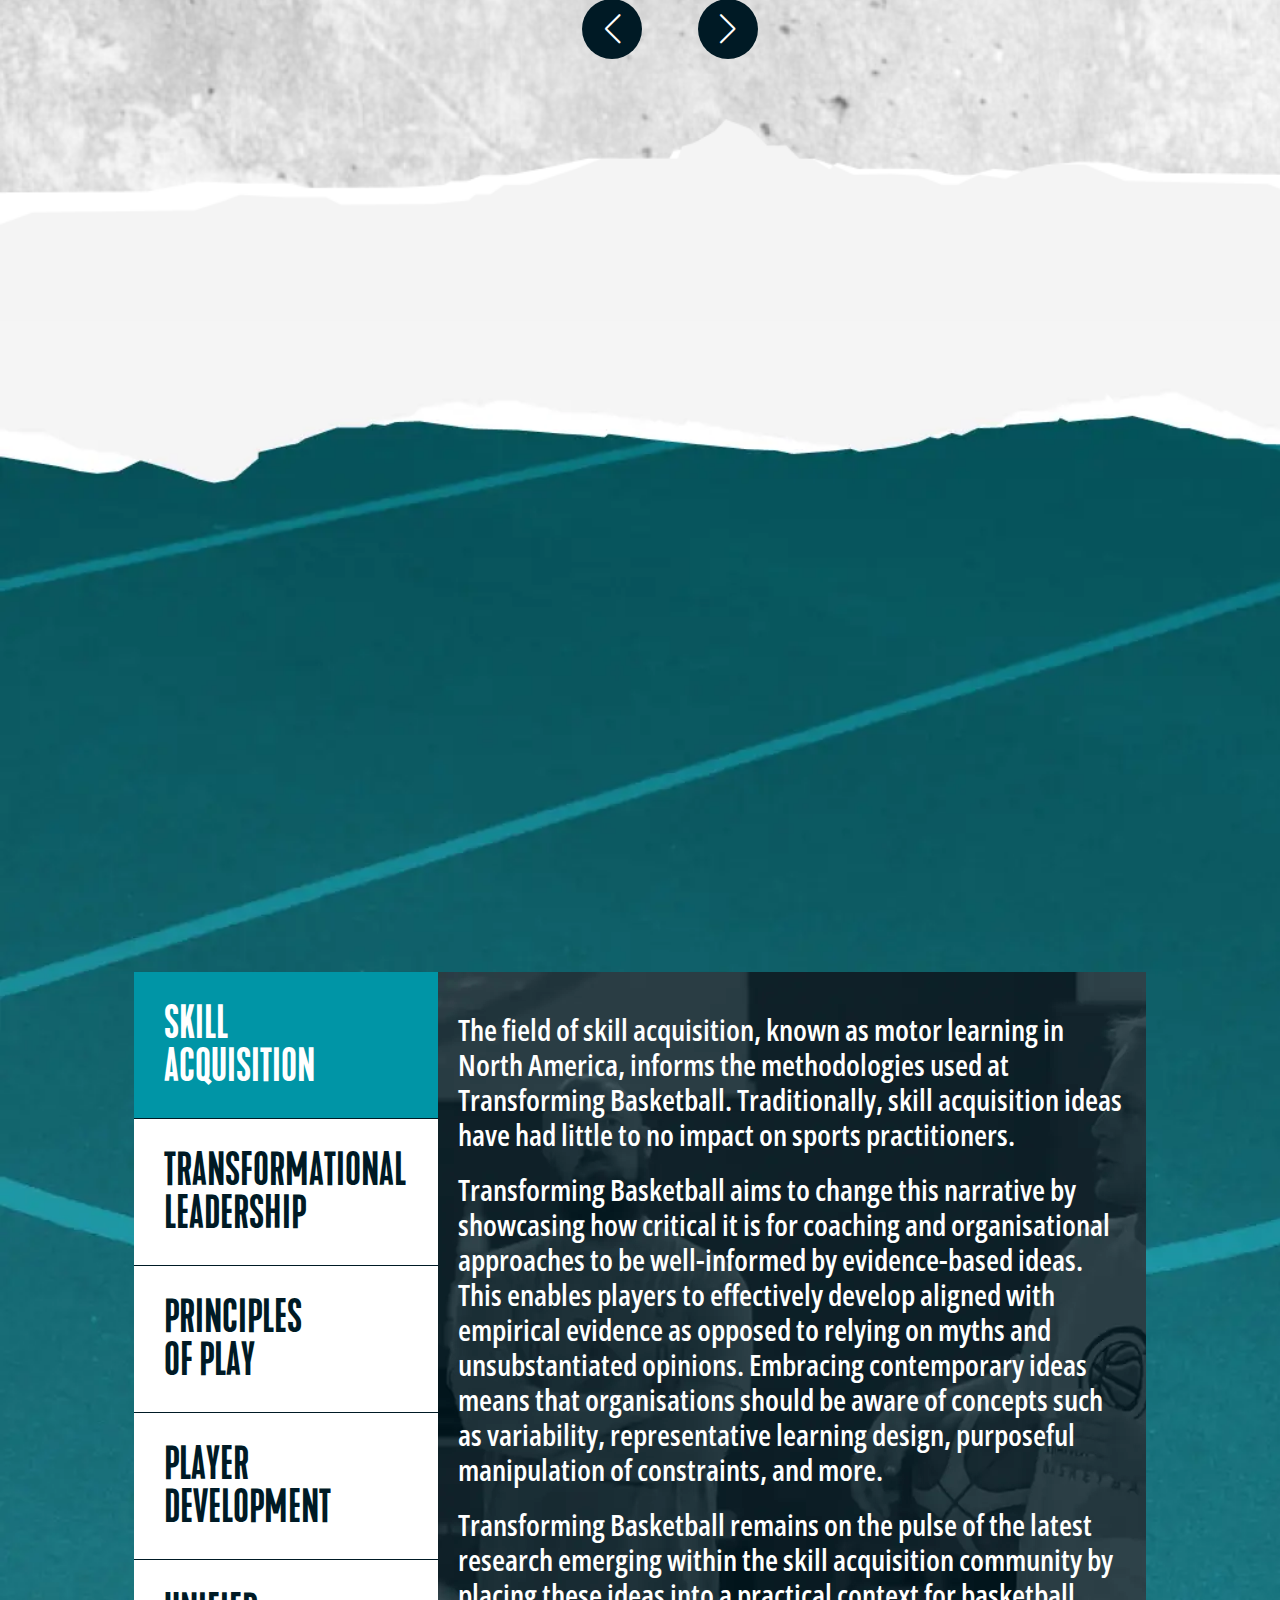
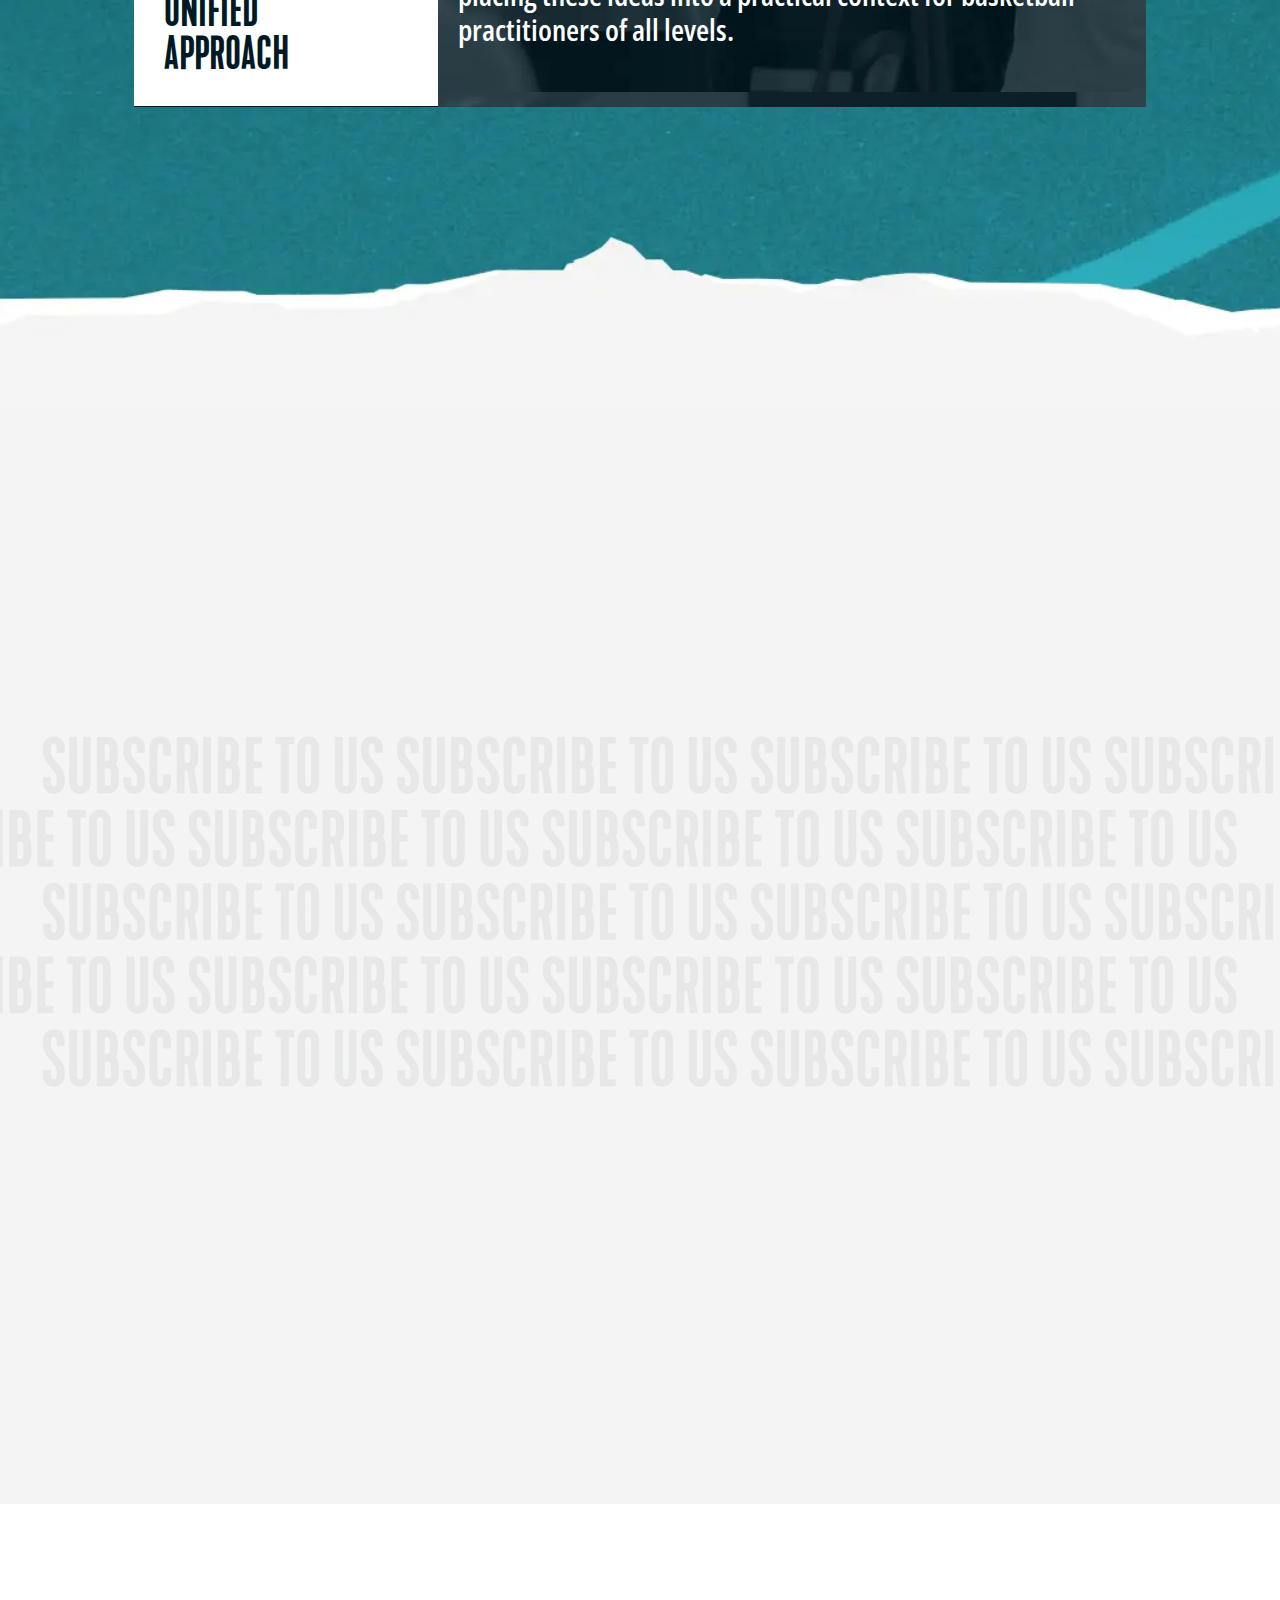
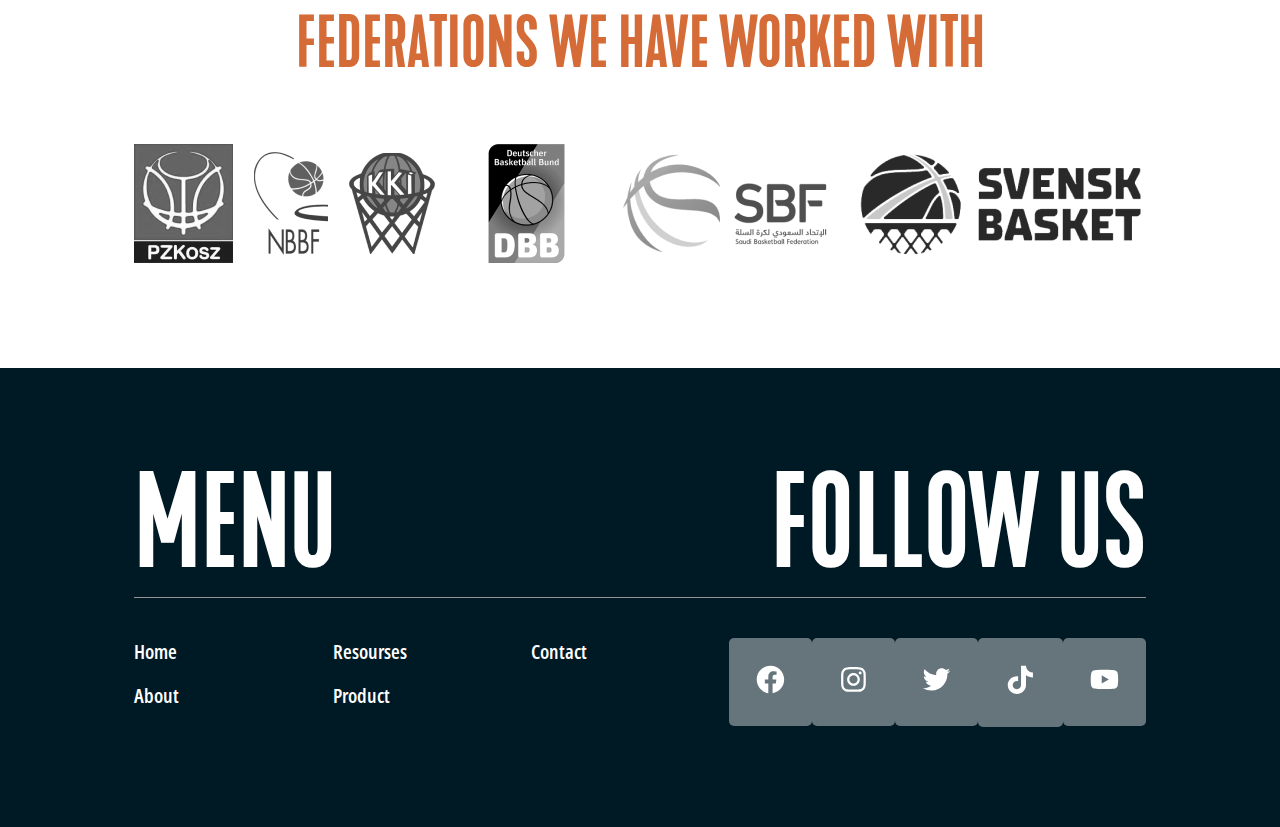
==== commit 2a45479c: "last" ====
--- a/mission.html
+++ b/mission.html
@@ -700,6 +700,7 @@
       </div>
    </footer>
    <script src="./js/swiper-bundle2.min.js"></script>
+   <script src="./js/scrollreveal.js"></script>
    <script src="./js/main.js"></script>
 </body>
 
--- a/css/style.css
+++ b/css/style.css
@@ -279,7 +279,7 @@
    color: #FFF;
    text-align: center;
    font-family: Kapra Neue;
-   font-size: 14px;
+   font-size: 16px;
    font-weight: 400;
    text-transform: uppercase;
    border-radius: 5px;
@@ -290,7 +290,7 @@
    top: 70px;
    left: 0px;
    width: 100%;
-   padding: 20px;
+   padding: 20px 10px;
    display: none;
 }
 .header-div{
@@ -1562,7 +1562,7 @@
       max-width: 43px;
    }
    .header-logo-text{
-      max-width: 100px;
+      max-width: 120px;
    }
    .header-button{
       font-size: 15px;
@@ -1577,7 +1577,7 @@
   }
    .header-absolute .header-top p{
       font-size: 15px;
-      padding: 10px;
+      padding: 15px 10px;
    }
    .header-absolute{
       padding: 5px;
@@ -1757,6 +1757,10 @@
       display: block;
       margin-top: 50px;
       margin-bottom: 20px;
+   }
+
+   .header-absolute .header-top .close{
+      padding: 15px;
    }
 }
 
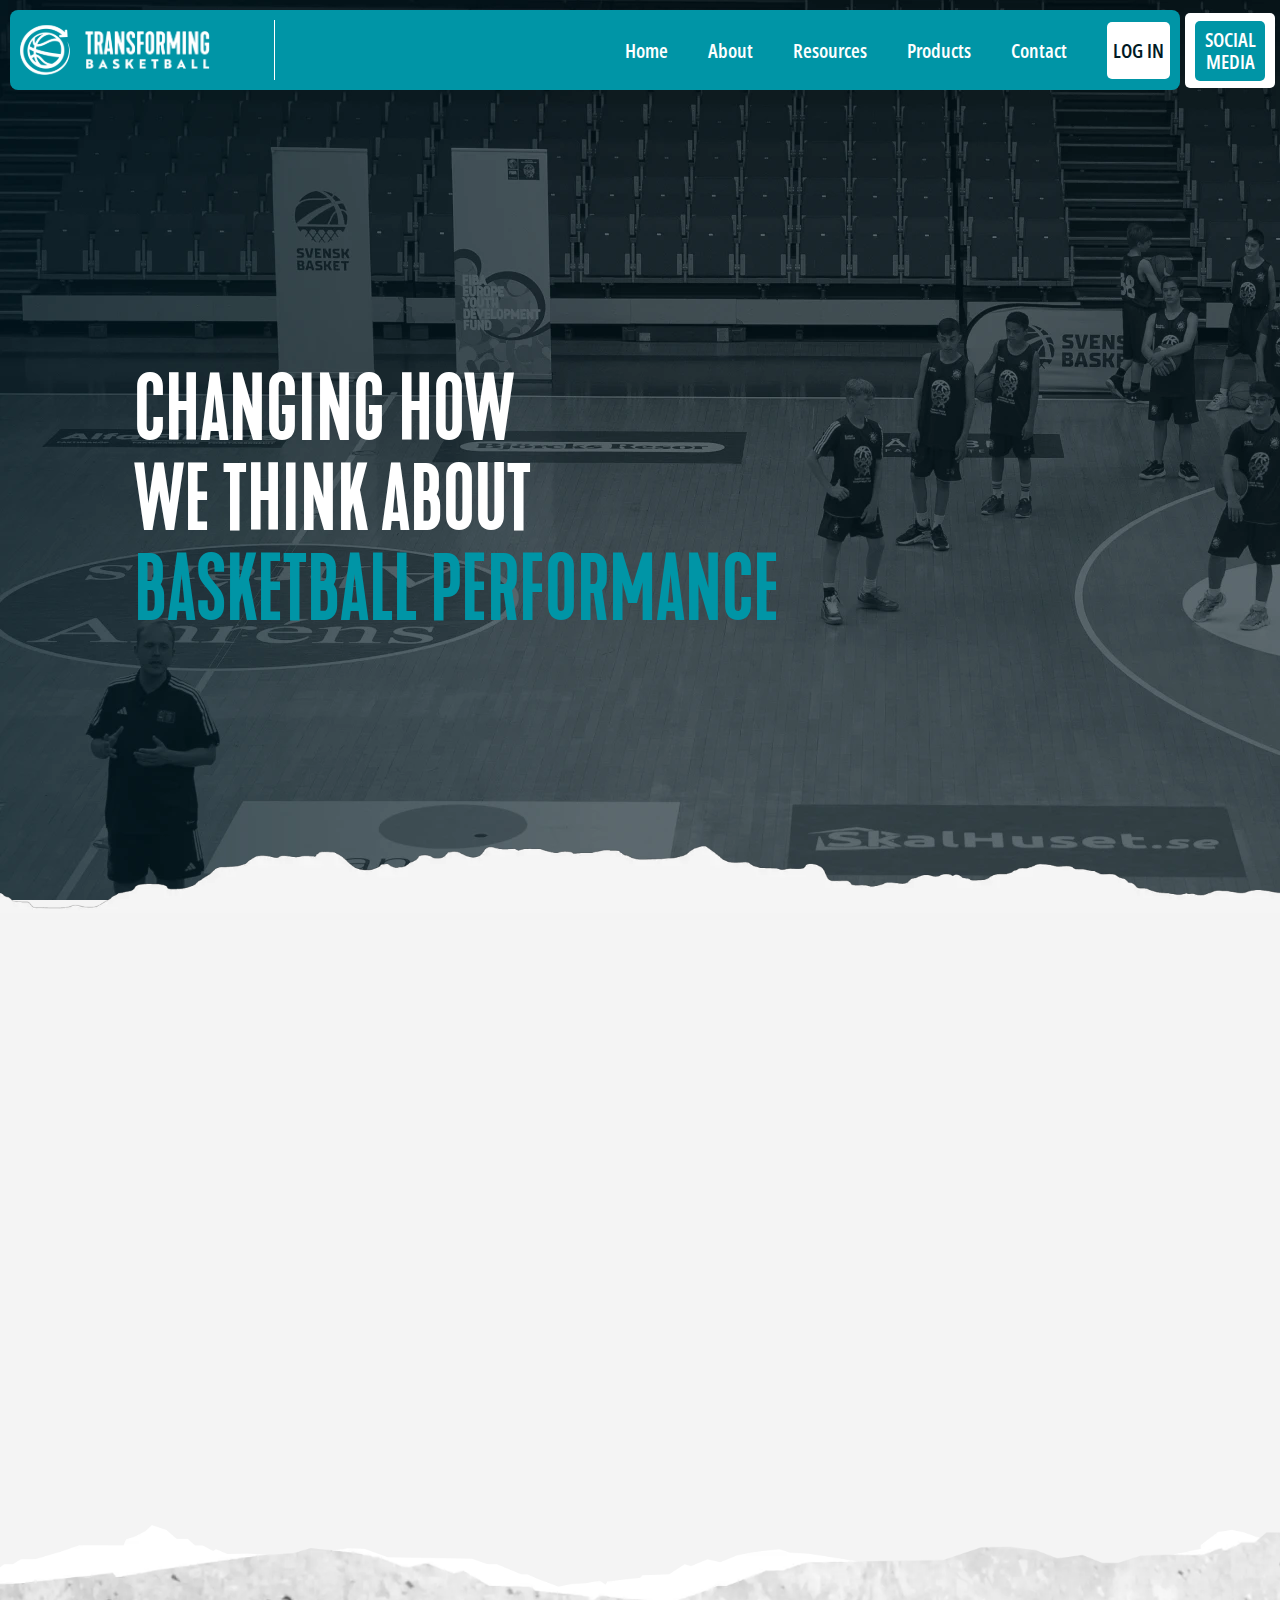
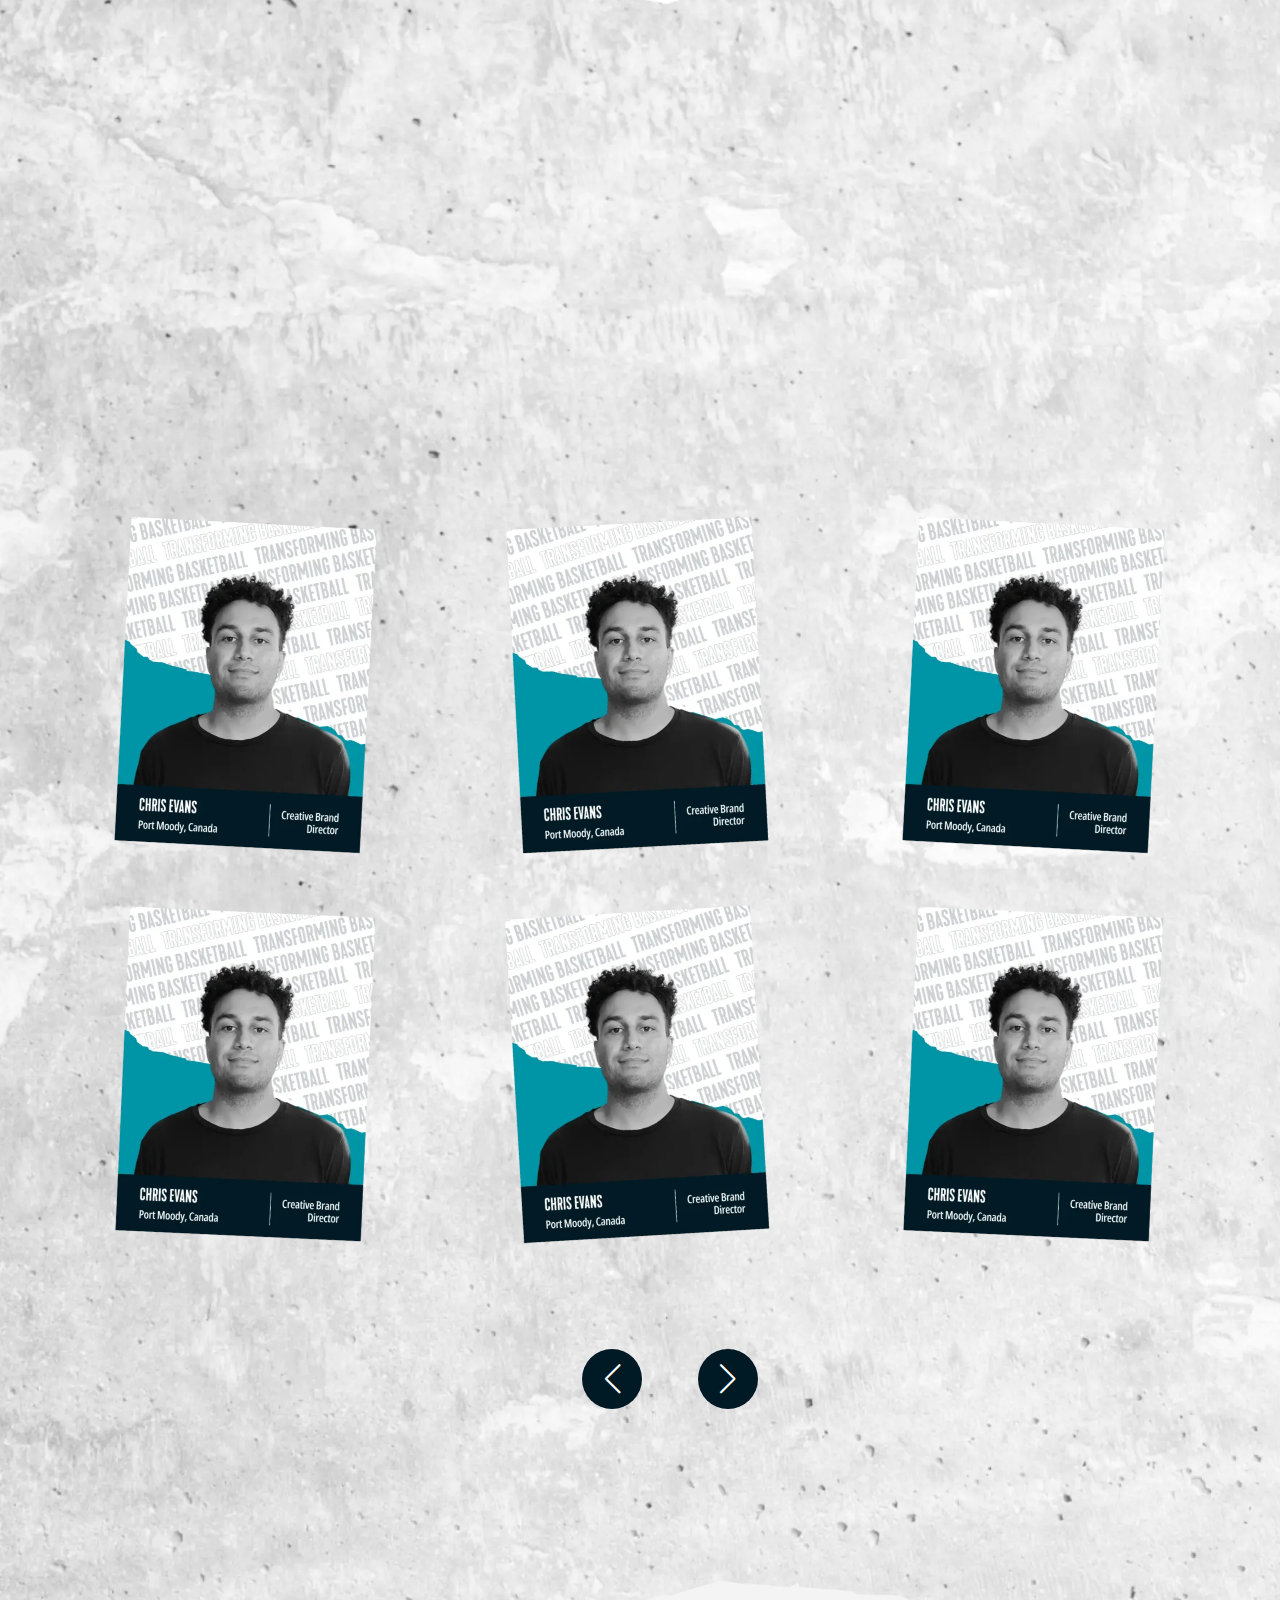
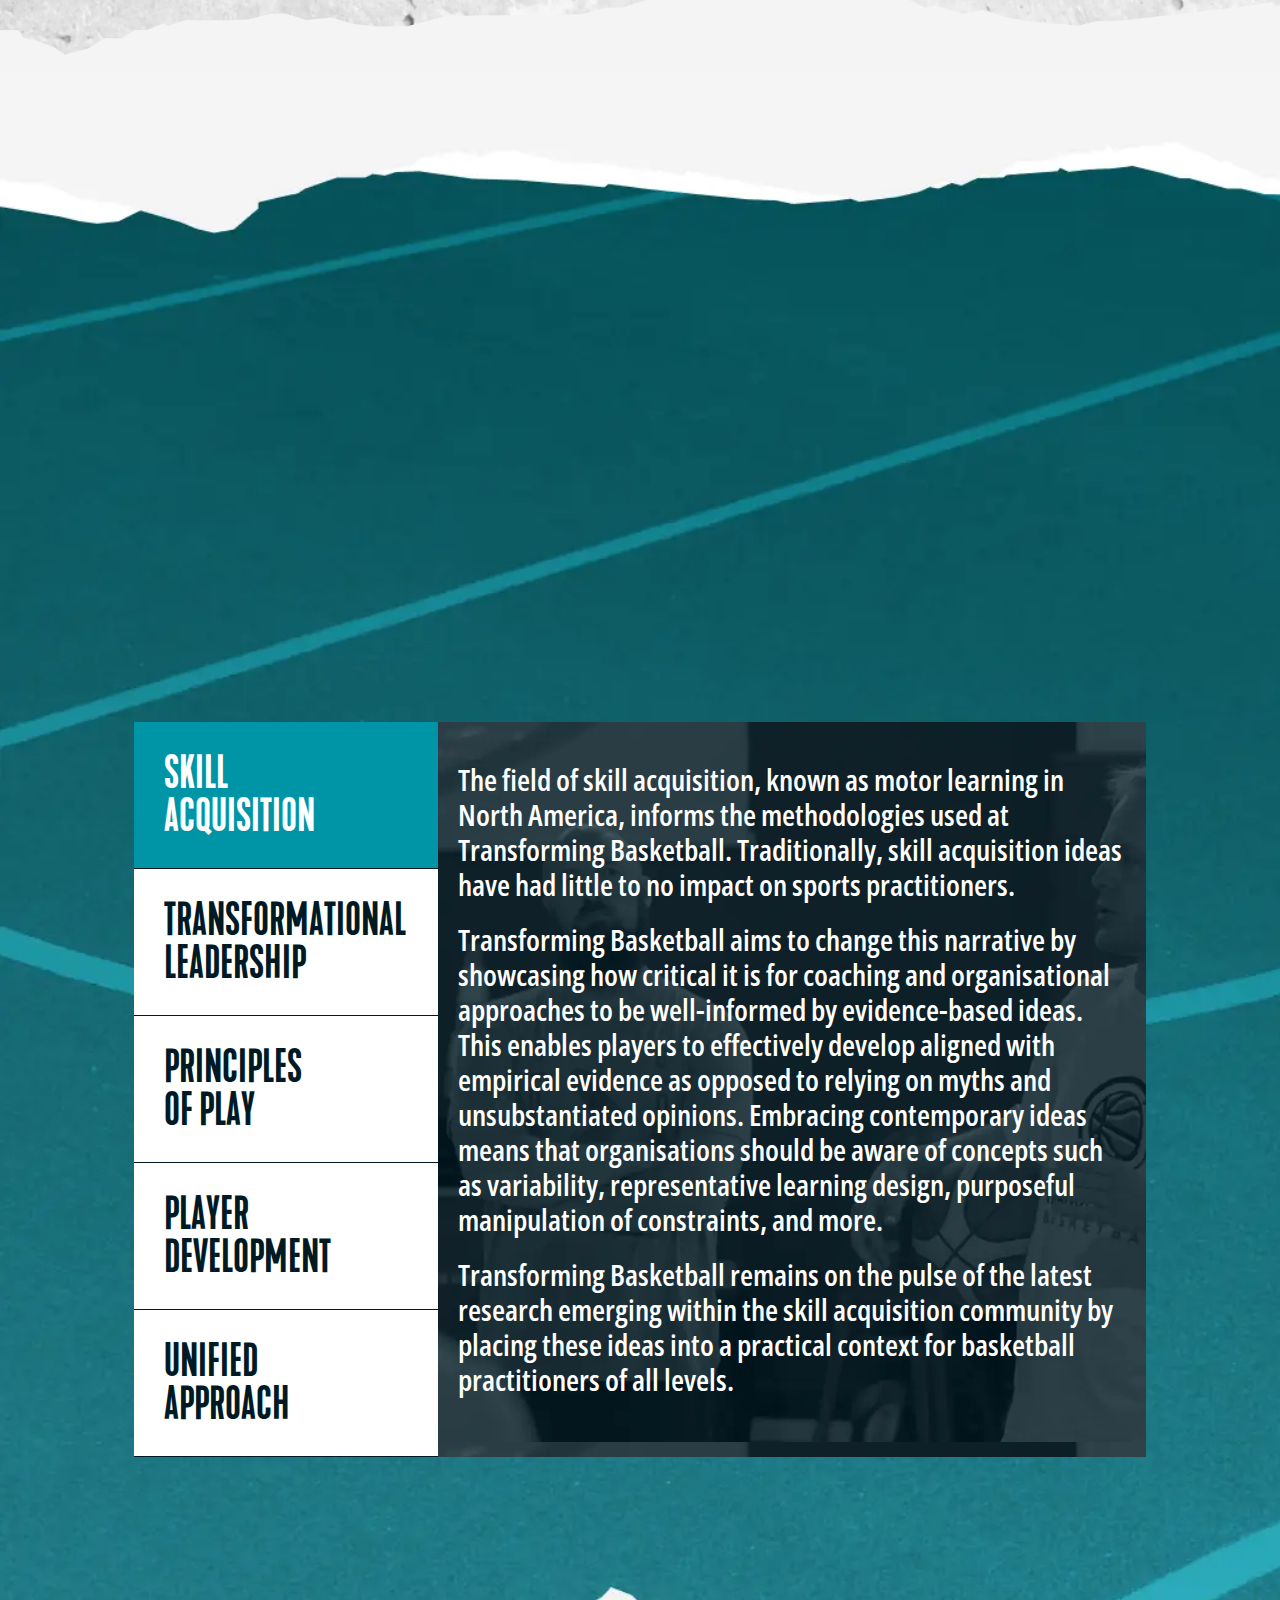
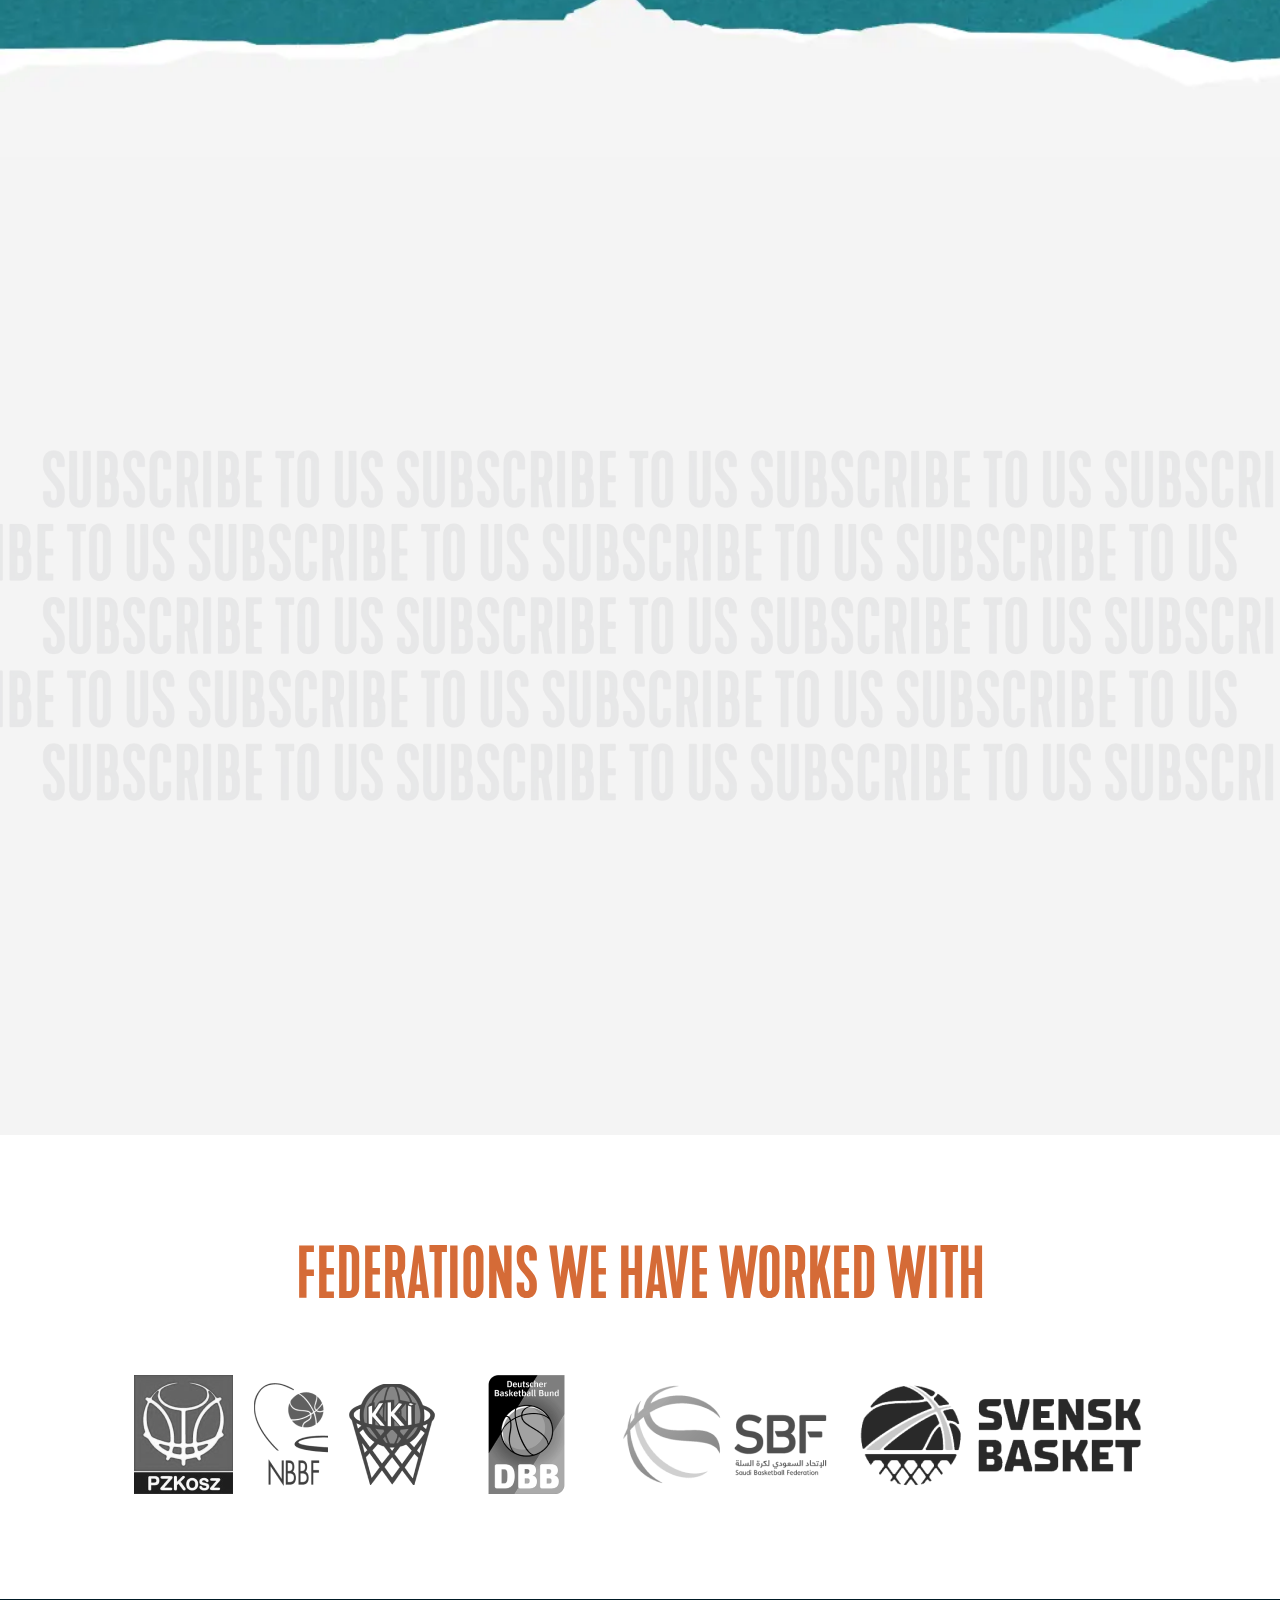
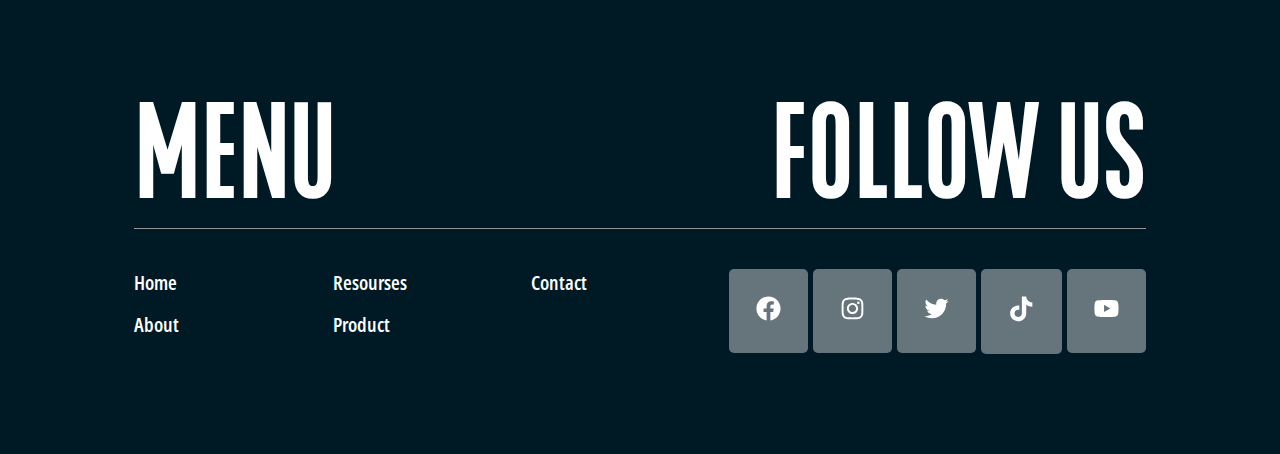
==== commit e70ebb9d: "site" ====
--- a/mission.html
+++ b/mission.html
@@ -271,14 +271,6 @@
                      <div class="img">
                         <img src="./img/mission/testemonials/img-1.webp" alt="">
                      </div>
-                     <div class="text">
-                        <div class="avatar">
-                           <h2>Jon Yu</h2>
-                           <h3>Ho Chi Minh, Vietnam</h3>
-                        </div>
-                        <span></span>
-                        <p>Transforming Contributor</p>
-                     </div>
                   </div>
 
                </div>
@@ -286,14 +278,6 @@
                   <div class="item">
                      <div class="img">
                         <img src="./img/mission/testemonials/img-1.webp" alt="">
-                     </div>
-                     <div class="text">
-                        <div class="avatar">
-                           <h2>Jon Yu</h2>
-                           <h3>Ho Chi Minh, Vietnam</h3>
-                        </div>
-                        <span></span>
-                        <p>Transforming Contributor</p>
                      </div>
                   </div>
 
@@ -307,14 +291,7 @@
                      <div class="img">
                         <img src="./img/mission/testemonials/img-1.webp" alt="">
                      </div>
-                     <div class="text">
-                        <div class="avatar">
-                           <h2>Jon Yu</h2>
-                           <h3>Ho Chi Minh, Vietnam</h3>
-                        </div>
-                        <span></span>
-                        <p>Transforming Contributor</p>
-                     </div>
+
                   </div>
 
                </div>
@@ -322,14 +299,6 @@
                   <div class="item">
                      <div class="img">
                         <img src="./img/mission/testemonials/img-1.webp" alt="">
-                     </div>
-                     <div class="text">
-                        <div class="avatar">
-                           <h2>Jon Yu</h2>
-                           <h3>Ho Chi Minh, Vietnam</h3>
-                        </div>
-                        <span></span>
-                        <p>Transforming Contributor</p>
                      </div>
                   </div>
 
--- a/css/style.css
+++ b/css/style.css
@@ -127,7 +127,7 @@
    display: flex;
    z-index: 3;
    align-items: center;
-   padding: 15px;
+   padding: 10px;
    margin-right: 90px;
    justify-content: space-between;
    border-radius: 0.5rem;
@@ -145,25 +145,31 @@
 .header-top{
    cursor: pointer;
 }
+
 .header-absolute .header-top p{
    color: #FFF;
    text-align: center;
    font-family: "Open Sans";
    background-color: #0095A6;
-   padding: 10px;
+   padding: 8px;
    border-radius: 5px;
    font-size: 20px;
    font-weight: 600;
    line-height: 110%; 
    text-transform: uppercase;
-
+   transition: .2s ease-in-out;
+
+}
+.header-top.active p{
+   transition: .2s ease-in-out;
+   background-color: #001A25;
 }
 .header-absolute{
    position: absolute;
    top: 13px;
    right: 5px;
    width: 90px;
-   height: 90px;
+   height: 75px;
    padding: 10px;
    z-index: 40;
    display: flex;
@@ -511,7 +517,7 @@
    position: absolute;
    right: 70px;
    top: -1px;
-   background-color: #fff;
+   background-color: #F4F4F4;
 }
 .we-streave-bottom .text-block::after{
    content: '';
@@ -520,7 +526,7 @@
    position: absolute;
    left: 70px;
    top: -1px;
-   background-color: #fff;
+   background-color: #F4F4F4;
 }
 .we-streave-bottom .text-block{
    background-color: #0095A6;
@@ -651,7 +657,7 @@
    width: 100%;
    height: 100%;
    background-color: #0095A6;
-   padding: 20px;
+   padding: 25px;
 
    background-image: url('../img/online/active-img-1.webp');
 }
@@ -977,7 +983,7 @@
 
 .arrows{
    position: relative;
-   margin-top: 50px;
+   margin-top: 80px;
 }
 .testimonials-swiper .text h4{
    color: #001A25;
@@ -1251,6 +1257,32 @@
    .main-decoration{
       bottom: -85px;
    }
+
+}
+@media screen and (max-width:1500px) {
+   .mission-pillars .block-buttons .item{
+      padding: 15px;
+   }
+   .mission-pillars .block-text .item p{
+      font-size: 20px;
+   }
+   .mission-pillars .block-buttons p{
+      font-size: 40px;
+   }
+
+   .mission-pillars .title svg{
+      width: 35%;
+   }
+   .mission-youtube .img{
+      width: 80%;
+      margin: 0 auto;
+   }
+   .mission-swiper .swiper-slide p{
+      font-size: 25px;
+   }
+   .footer .social{
+      gap: 5px;
+   }
 }
 @media screen and (max-width:1220px){
    .main-decoration img{
@@ -1430,6 +1462,7 @@
 
    .main-section .text h1, .main-section .text span{
       font-size: 90px;
+      max-width: 650px;
       line-height: 90px;
    }
 
@@ -1482,7 +1515,7 @@
    font-size: 19px;
   }
   .header-button{
-   padding: 18px 7px;
+   padding: 15px 6px;
 
   }
   .we-streave-bottom p, .information .title h2{
@@ -1641,7 +1674,10 @@
    }
    .online-education .title,
    .blogs .title{
-      margin-bottom: 100px;
+      margin-bottom: 50px;
+   }
+   .online-education .grid{
+      margin-top: 50px;
    }
    .online-education .items{
       height: 350px;
@@ -1659,7 +1695,12 @@
    .online-education .items h2{
       margin: 10px 20px;
    }
-
+   .testimonials{
+      padding-top: 0px;
+   }
+   .blogs{
+      padding: 200px 0;
+   }
    .svg-mobile{
       display: block;
 
@@ -1762,6 +1803,10 @@
    .header-absolute .header-top .close{
       padding: 15px;
    }
+
+   .online-education {
+      padding: 150px 0;
+   }
 }
 
 
@@ -1835,7 +1880,7 @@
    color: #001A25;
    width: 50%;
    font-family: "Kapra Neue";
-   font-size: 70px;
+   font-size: 60px;
    font-weight: 600;
    line-height: 74px;
    text-transform: uppercase;
@@ -1856,11 +1901,11 @@
 
 }
 .testemonials-swiper-2 .swiper-slide:nth-child(2n){
-   transform: rotate(2.4deg);
+   transform: rotate(-8.4deg);
 
 }
 .testemonials-swiper .swiper-slide:nth-child(2n){
-   transform: rotate(2deg);
+   transform: rotate(-8deg);
 }
 .testemonials-swiper span,
 .testemonials-swiper-2 span{
@@ -1999,7 +2044,6 @@
 
 .mission-testemonials  .item img{
    width: 100%;
-   background-color: #fff;
 }
 .mission-testemonials  .img{
    width: 100%;
@@ -2381,6 +2425,11 @@
 .mission-container.mobile{
    display: none;
 }
+.testemonials-swiper .swiper-slide .item, .testemonials-swiper-2 .swiper-slide .item{
+   width: 60%;
+   margin: 0 auto;
+   margin-bottom: 40px;
+  }
 @media screen and (max-width:1660px) {
    .mission-testemonials .title h3,
    .mission-pillars .title h3{
@@ -2389,7 +2438,7 @@
      }
 
      .testemonials-swiper .swiper-slide .item, .testemonials-swiper-2 .swiper-slide .item{
-      width: 70%;
+      width: 75%;
       margin: 0 auto;
       margin-bottom: 40px;
      }
